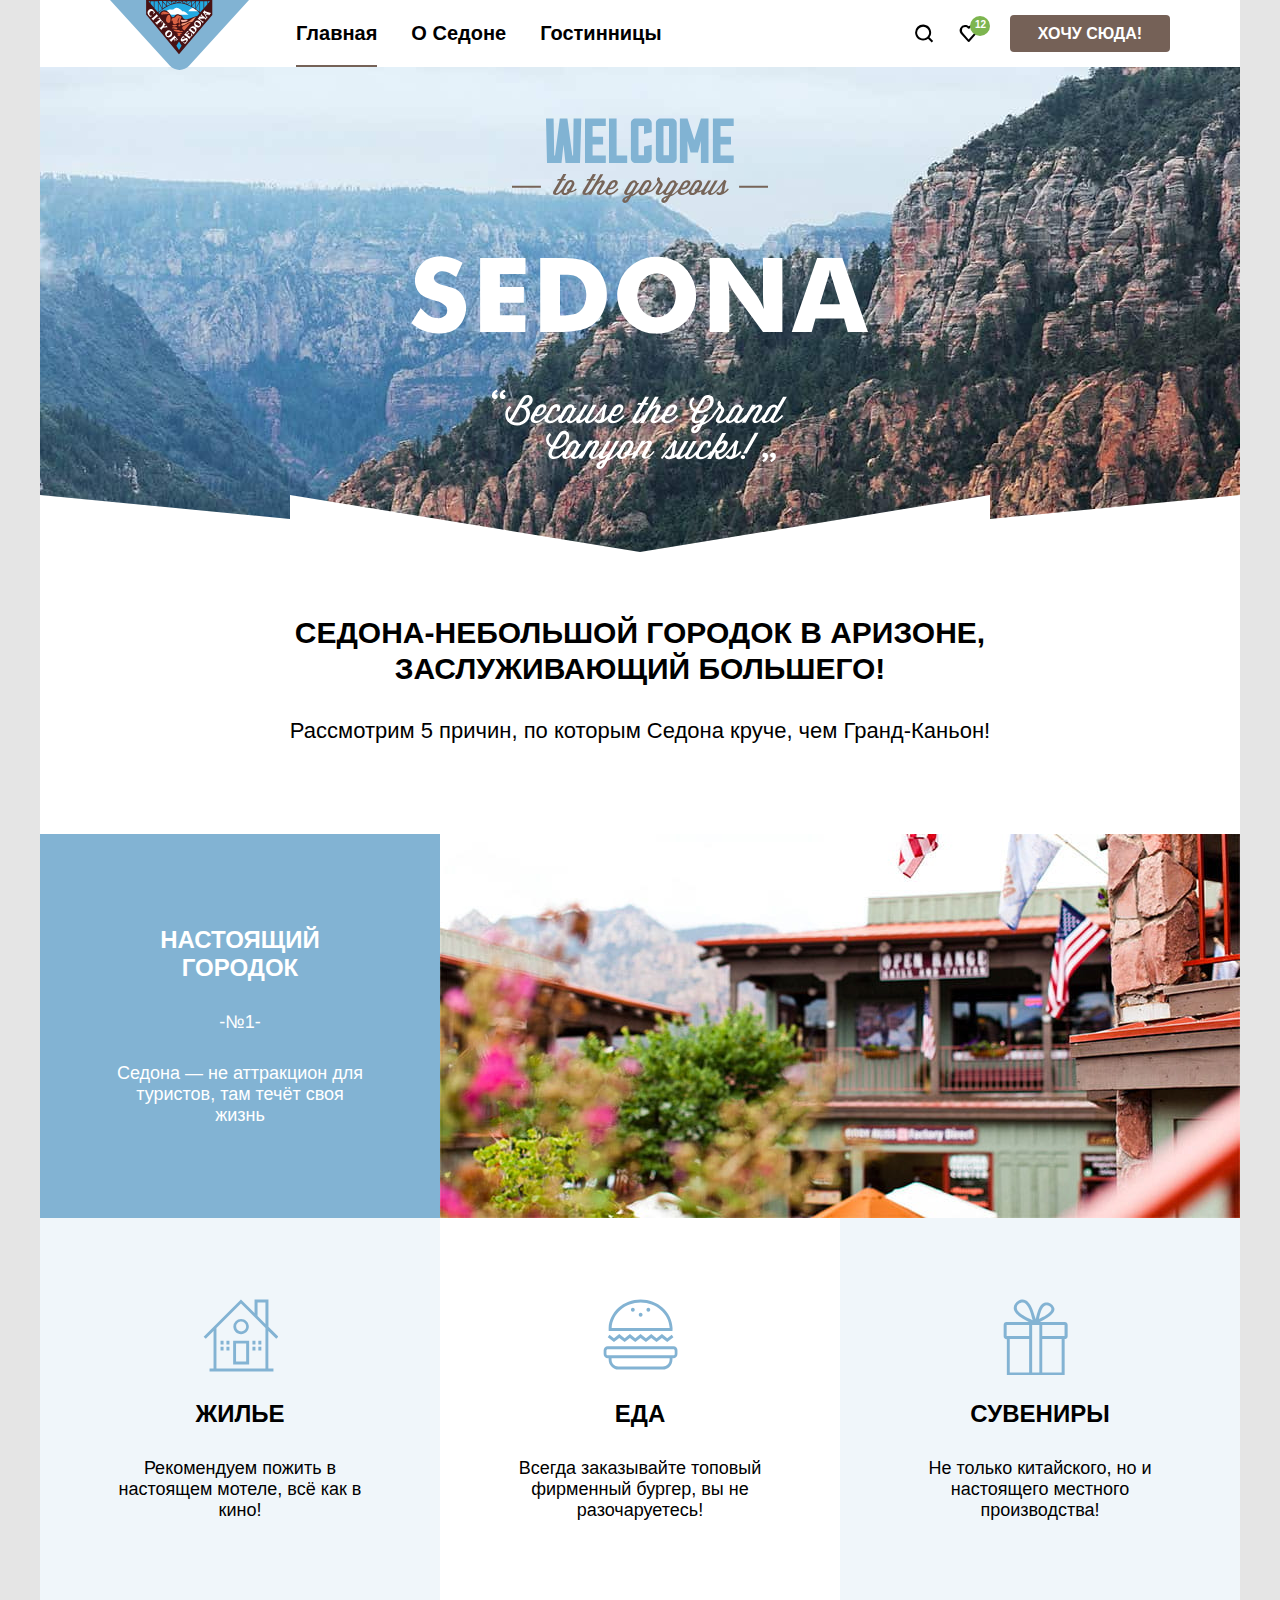
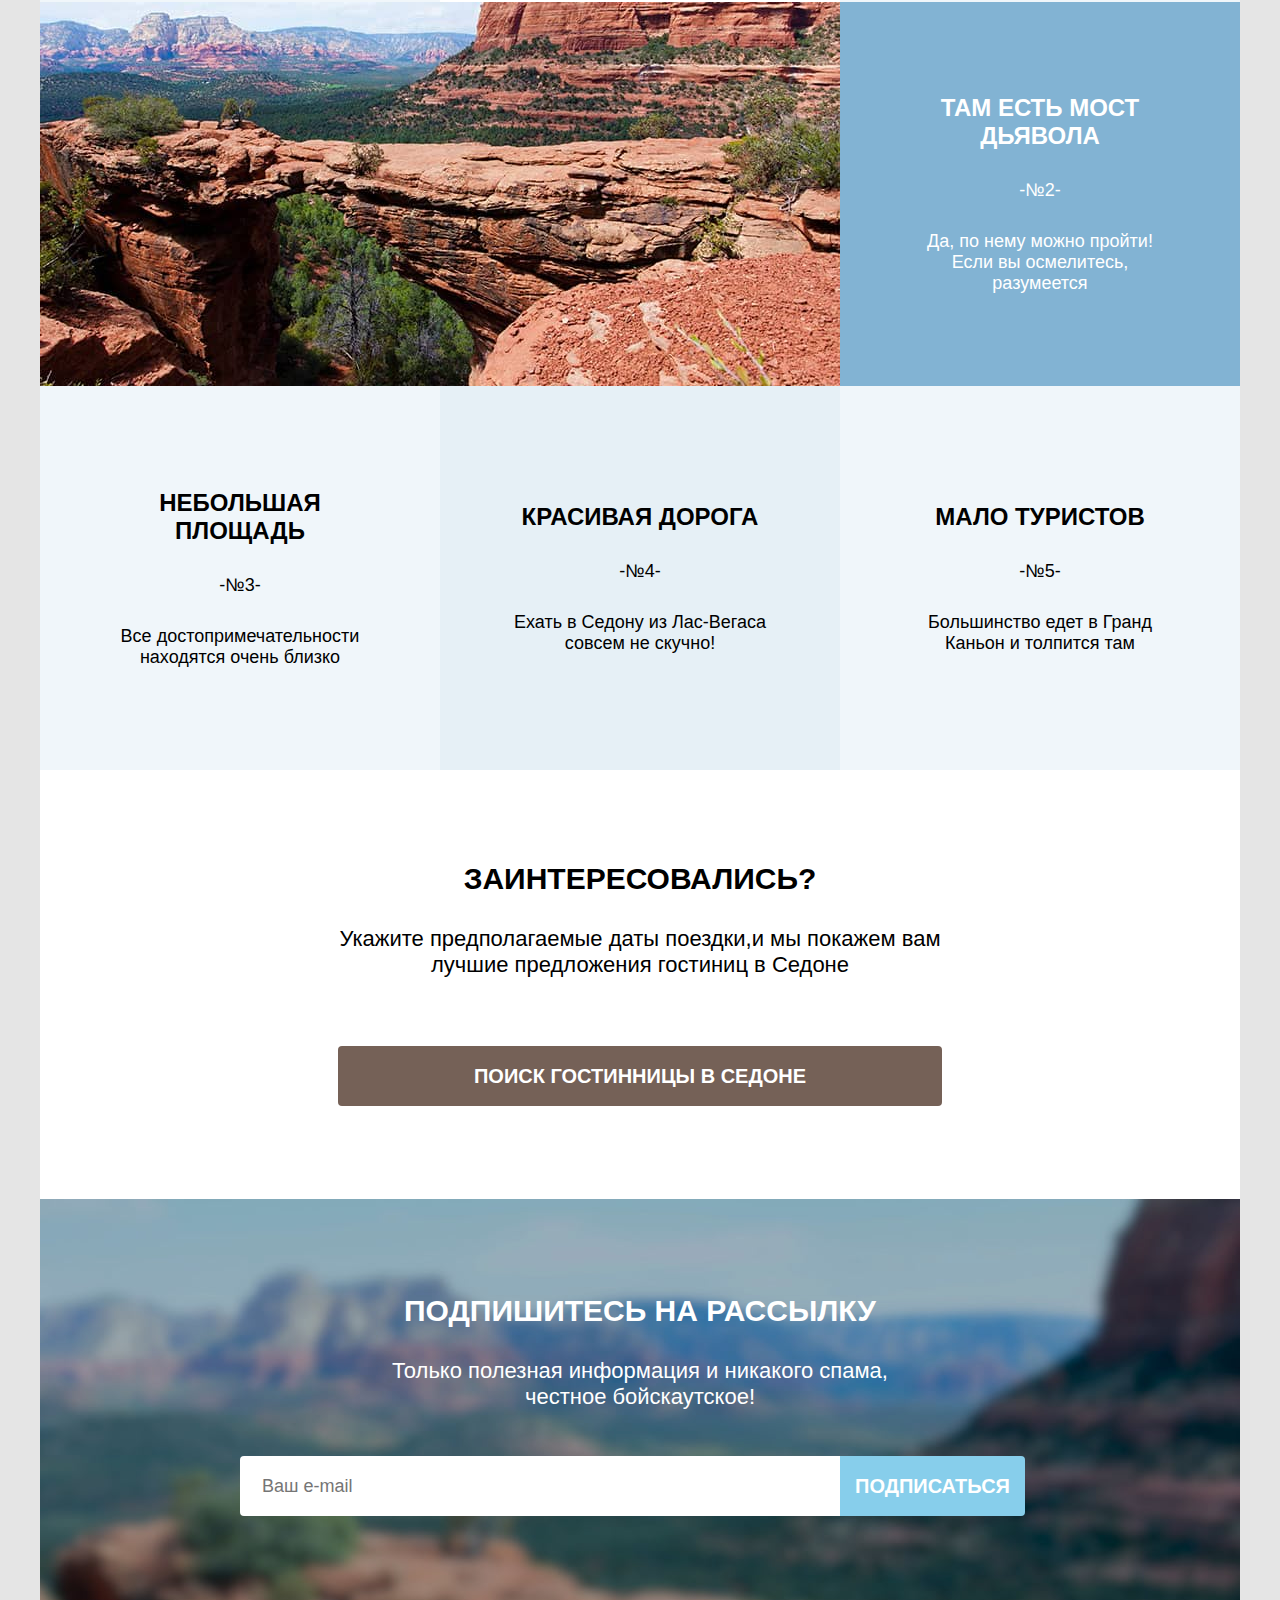
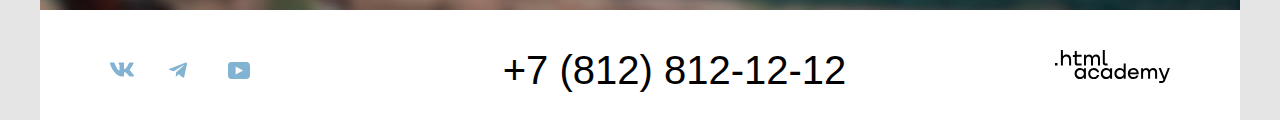
==== index.html @ 23f4a74d "подготовка к защите" ====
<!DOCTYPE html>
<html lang="ru">

<head>
  <meta charset="utf-8">
  <title>Седона</title>
  <link rel="stylesheet" href="./styles/styles.css">
</head>

<body>
  <div class="conteiner">
    <header class="page-header">
      <nav class="navigation">
        <a class="navigation-logo" href="#">
          <img class="navigation-logo-page-header" src="images-sedona/header/logo-sedona.svg" width="139" height="70"
            alt="Логотип Седона».">
        </a>
        <ul class="navigation-list">
          <li class="navigation-list-item underline">
            <a class="navigation-list-link" href="#">
              Главная
            </a>
          </li>
          <li class="navigation-list-item">
            <a class="navigation-list-link" href="sedona.html">
              О Седоне
            </a>
          </li>
          <li class="navigation-list-item">
            <a class="navigation-list-link" href="catalog.html">
              Гостинницы
            </a>
          </li>
        </ul>
        <ul class="navigation-use">
          <li class="navigation-use-item">
            <a class="navigation-use-icon search" href="#">
              <span class="visually-hidden">
                Поиск
              </span>
            </a>
          </li>
          <li class="navigation-use-item">
            <a class="navigation-use-icon favorite" href="#">
              <span class="circle">12</span>
              <span class="visually-hidden">
                Нравится
              </span>
            </a>
          </li>
          <li class="navigation-use-link">
            <a class="navigation-use-button brown-button" href="#content">
              Хочу сюда!
            </a>
          </li>
        </ul>
      </nav>
    </header>
    <main class="main-conteiner">
      <div class="main-logo">
        <img class="main-logo-welcome" src="images-sedona/index-images/welcome.svg" width="458" height="352"
          alt="Добро пожаловать в Седону!">
        <div class="conteiner-edge">
        </div>
      </div>
      <div class="main-box">
        <h1 class="main-title">
          Седона-небольшой городок в аризоне, заслуживающий большего!
        </h1>
        <p class="main-subtitle">
          Рассмотрим 5 причин, по которым Седона круче, чем Гранд-Каньон!
        </p>
      </div>
      <!--Преимущества седоны-->
      <section class="advantages">
        <h2 class="visually-hidden">
          Преимущества Седоны
        </h2>
        <div class="advantages-place town-bridge">
          <h3 class="advantages-place-heading">Настоящий городок</h3>
          <div class="advantages-place-number">-№1-</div>
          <p class="advantages-place-description">
            Седона — не аттракцион для туристов, там течёт своя жизнь
          </p>
        </div>
        <div class="advantages-pictures">
          <img class="advantages-pictures-city" src="images-sedona/index-images/advantages/city.jpg" width="800"
            height="384" alt="город">
        </div>
        <div class="advantages-comfort comfort-background">

          <span class="advantages-comfort-image home"></span>
          <h3 class="advantages-comfort-needs">Жилье</h3>
          <p class="advantages-comfort-neds-description">
            Рекомендуем пожить в настоящем мотеле, всё как в кино!
          </p>
        </div>

        <div class="advantages-comfort">

          <span class="advantages-comfort-image burger"></span>
          <h3 class="advantages-comfort-needs">Еда</h3>
          <p class="advantages-comfort-neds-description">
            Всегда заказывайте топовый фирменный бургер, вы не разочаруетесь!
          </p>
        </div>
        <div class="advantages-comfort comfort-background">
          <span class="advantages-comfort-image present"></span>
          <h3 class="advantages-comfort-needs">Сувениры</h3>
          <p class="advantages-comfort-neds-description">
            Не только китайского, но и настоящего местного производства!
          </p>
        </div>
        <div class="advantages-pictures">
          <img class="advantages-pictures-canyon" src="images-sedona/index-images/advantages/canyon.jpg" width="800"
            height="384" alt="Гранд каньон">
        </div>
        <div class="advantages-place town-bridge">
          <h3 class="advantages-place-heading">Там есть мост дьявола</h3>
          <div class="advantages-place-number">-№2-</div>
          <p class="advantages-place-description">
            Да, по нему можно пройти! Если вы осмелитесь, разумеется
          </p>
        </div>
        <div class="advantages-place comfort-background">
          <h3 class="advantages-place-heading">Небольшая площадь</h3>
          <div class="advantages-place-number">-№3-</div>
          <p class="advantages-place-description">Все достопримечательности находятся очень близко</p>
        </div>
        <div class="advantages-place place-background">
          <h3 class="advantages-place-heading">Красивая дорога</h3>
          <div class="advantages-place-number">-№4-</div>
          <p class="advantages-place-description">Ехать в Седону из Лас-Вегаса совсем не скучно!</p>
        </div>
        <div class="advantages-place comfort-background">
          <h3 class="advantages-place-heading">Мало туристов</h3>
          <div class="advantages-place-number">-№5-</div>
          <p class="advantages-place-description">Большинство едет в Гранд Каньон и толпится там</p>
        </div>
      </section>
      <!--Секция Заинтересовались-->
      <section class="interest">
        <h2 class="interest-heading">
          Заинтересовались?
        </h2>
        <p class="interest-text">
          Укажите предполагаемые даты поездки,и мы покажем вам лучшие предложения гостиниц в Седоне
        </p>
        <a class="interest-button-search-hotei-in-Sedona brown-button" href="catalog.html" id="content">
          Поиск гостинницы в Седоне
        </a>
      </section>
    </main>
    <footer class="footer">
      <section class="mailing index">
        <h2 class="mailing-header">
          Подпишитесь на рассылку
        </h2>
        <p class="mailing-info">
          Только полезная информация и никакого спама, честное бойскаутское!
        </p>
        <form class="mailing-form" action="https://echo.htmlacademy.ru/" method="post">
          <label for="mailing-email" aria-label="e-mail">

            <input class="mailing-field" placeholder="Ваш e-mail" type="email" name="sending-form" id="mailing-email"
              required>
          </label>
          <button class="mailing-button blu-button" type="submit">
            Подписаться
          </button>
        </form>
      </section>
      <nav class="navigation-footer">
        <ul class="footer-social-network">
          <li>
            <a class="footer-social-network-button" href="https://vk.com/htmlacademy.ru" title="Вконтакте">
              <svg class="footer-social-network-item vkontakte" aria-hidden="true" focusable="false" width="24"
                height="17" xmlns="http://www.w3.org/2000/svg">
                <path fill-rule="evenodd" clip-rule="evenodd"
                  d="M23.45 1.45c.17-.55 0-.95-.8-.95h-2.62c-.67 0-.98.35-1.14.73 0 0-1.34 3.2-3.23 5.27-.61.6-.89.8-1.22.8-.17 0-.42-.2-.42-.74V1.45c0-.66-.18-.95-.74-.95H9.15c-.42 0-.67.3-.67.6 0 .61.95.76 1.05 2.5v3.8c0 .84-.16.99-.5.99-.88 0-3.05-3.21-4.33-6.89-.25-.71-.5-1-1.17-1H.9c-.75 0-.9.35-.9.73 0 .68.89 4.07 4.14 8.55 2.18 3.06 5.23 4.72 8.01 4.72 1.67 0 1.88-.37 1.88-1v-2.32c0-.73.16-.88.69-.88.38 0 1.05.2 2.61 1.67 1.78 1.75 2.07 2.53 3.08 2.53h2.62c.75 0 1.13-.37.91-1.1-.24-.72-1.09-1.77-2.21-3.02-.62-.7-1.54-1.47-1.81-1.86-.4-.49-.28-.7 0-1.14 0 0 3.2-4.43 3.53-5.93Z" />
              </svg>
              <span class="visually-hidden">
                Вконтакте
              </span>
            </a>
          </li>
          <li>
            <a class="footer-social-network-button" href="https://t.me/htmlacademy.ru" title="Телеграм">
              <svg class="footer-social-network-item telegram" aria-hidden="true" focusable="false" width="24"
                height="17" xmlns="http://www.w3.org/2000/svg">
                <path fill-rule="evenodd" clip-rule="evenodd"
                  d="M16.79.6.84 6.75c-1.09.43-1.08 1.04-.2 1.31l4.1 1.28 9.47-5.98c.44-.27.85-.12.52.18l-7.68 6.92-.28 4.22c.41 0 .6-.19.83-.41l1.99-1.93 4.13 3.05c.77.42 1.31.2 1.5-.7l2.72-12.8C18.22.77 17.5.27 16.79.59Z" />
              </svg>
              <span class="visually-hidden">
                Телеграм
              </span>
            </a>
          </li>
          <li>
            <a class="footer-social-network-button" href="https://www.youtube.com/user/htmlacademy.ru" title="Ютуб">
              <svg class="footer-social-network-item youtube" aria-hidden="true" focusable="false" width="24"
                height="17" xmlns="http://www.w3.org/2000/svg">
                <path fill-rule="evenodd" clip-rule="evenodd"
                  d="M18.6 0H3.18C1.31 0 0 1.6 0 3.4v10.1C0 15.4 1.31 17 3.17 17h15.66c1.64 0 3.17-1.6 3.17-3.4V3.4C21.78 1.6 20.47 0 18.6 0ZM7.67 12.54V4.46L15 8.5l-7.33 4.04Z" />
              </svg>
              <span class="visually-hidden">
                Ютуб
              </span>
            </a>
          </li>
        </ul>
        <div class="footer-telephone">
          <a class="contacts-phone" href="tel:+78128121212">
            +7 (812) 812-12-12
          </a>
        </div>
        <a class="footer-logo" href="https://htmlacademy.ru">
          <svg class="footer-logo-academy" aria-hidden="true" focusable="false" width="115" height="33"
            xmlns="http://www.w3.org/2000/svg">
            <path fill-rule="evenodd" clip-rule="evenodd"
              d="M0 12.9v2.6h2.5v-2.6H0ZM11.6 4.5c-1.6 0-2.8.7-3.6 1.7h-.1V0h-2v15.5h2v-5.3c0-2.1 1.3-3.6 3.3-3.6 1.8 0 2.9 1.4 2.9 3.2v5.7h2V9.4c.1-3-1.8-4.9-4.5-4.9ZM26.6 4.8h-4.8V1.1h-2v3.8h-1.9v2h1.9v6c0 1.7 1 2.7 2.7 2.7h4.1v-2h-3.7c-.7 0-1.1-.4-1.1-1.1V6.8h4.8v-2ZM41.1 4.6c-1.6 0-2.9.8-3.5 2.1h-.1a3.7 3.7 0 0 0-3.4-2.1c-1.4 0-2.5.8-3.1 1.8h-.1V4.8H29v10.6h2V10c0-2 1-3.5 2.6-3.5 1.5 0 2.4 1 2.4 2.6v6.3h2V9.8c0-2.4 1.4-3.3 2.6-3.3 1.5 0 2.4 1 2.4 2.6v6.3h2V8.9c.1-2.5-1.4-4.3-3.9-4.3ZM47.8 12.7c0 1.7 1 2.7 2.8 2.7h2v-2h-1.7c-.7 0-1.1-.4-1.1-1.1V0h-2v12.7ZM28.9 19.7a4.9 4.9 0 0 0-3.9-1.8c-3.1 0-5.4 2.3-5.4 5.6s2.3 5.6 5.4 5.6c1.8 0 3-.8 3.8-1.9h.1v1.6h2V18.2h-2v1.5Zm-3.6 7.4a3.5 3.5 0 0 1-3.6-3.6c0-2 1.4-3.6 3.6-3.6s3.6 1.6 3.6 3.6c0 1.9-1.4 3.6-3.6 3.6ZM44.2 22c-.5-2.4-2.6-4.1-5.4-4.1a5.4 5.4 0 0 0-5.6 5.6c0 3.1 2.2 5.6 5.6 5.6 2.8 0 4.9-1.8 5.4-4.2h-2.1a3.4 3.4 0 0 1-3.3 2.3 3.5 3.5 0 0 1-3.6-3.6c0-2 1.4-3.6 3.6-3.6 1.6 0 2.8 1 3.3 2.2h2.1V22ZM55.1 19.7a4.9 4.9 0 0 0-3.9-1.8c-3.1 0-5.4 2.3-5.4 5.6s2.3 5.6 5.4 5.6c1.8 0 3-.8 3.8-1.9h.1v1.6h2V18.2h-2v1.5Zm-3.6 7.4a3.5 3.5 0 0 1-3.6-3.6c0-2 1.4-3.6 3.6-3.6s3.6 1.6 3.6 3.6c0 1.9-1.5 3.6-3.6 3.6ZM68.7 19.8a5 5 0 0 0-3.9-1.9c-3.1 0-5.4 2.3-5.4 5.6s2.2 5.6 5.4 5.6c1.7 0 3-.8 3.8-1.8h.1v1.5h2V13.4h-2v6.4Zm-3.6 7.3a3.5 3.5 0 0 1-3.6-3.6c0-2 1.4-3.6 3.6-3.6s3.6 1.6 3.6 3.6c-.1 2-1.5 3.6-3.6 3.6ZM78.3 17.9a5.4 5.4 0 0 0-5.5 5.6c0 3 2.1 5.6 5.5 5.6 2.5 0 4.5-1.3 5.2-3.6h-2.1c-.5 1-1.6 1.6-3 1.6-1.9 0-3.3-1.3-3.4-2.9h8.8c.2-3.6-2-6.3-5.5-6.3Zm0 1.9c1.7 0 3 1 3.3 2.6h-6.5a3.2 3.2 0 0 1 3.2-2.6ZM98.2 17.9a4 4 0 0 0-3.6 2h-.1c-.6-1.2-1.8-2-3.4-2-1.4 0-2.5.7-3.1 1.8v-1.5h-1.9v10.6h2v-5.4c0-2 1-3.4 2.6-3.5 1.5 0 2.4 1 2.4 2.6v6.3h2v-5.6c0-2.4 1.4-3.3 2.6-3.3 1.5 0 2.4 1 2.4 2.6v6.3h2v-6.5c.1-2.6-1.4-4.4-3.9-4.4ZM109.4 27l-3.6-8.9h-2.2l4.8 11.6c-.3.9-.7 1.2-1.7 1.2h-2.5v2h2.5c1.8 0 2.8-.8 3.5-2.6l4.7-12.2h-2.1l-3.4 8.9Z" />
          </svg>
        </a>
      </nav>
    </footer>
  </div> 
</body>

</html>
---- styles/styles.css ----
@font-face {
  font-family: "PT Sans";
  font-style: normal;
  font-weight: 400;
  src: url("fonts/ptsans-400.woff2") format("woff2");
  font-display: swap;
}

@font-face {
  font-family: "PT Sans";
  font-style: normal;
  font-weight: 700;
  src: url("fonts/ptsans-700.woff2") format("woff2");
  font-display: swap;
}

.html {
  height: 100%;
}

body {
  padding: 0;
  margin: 0;
  font-family: "PT Sans", sans-serif;
  font-weight: 400;
  font-size: 18px;
  line-height: 21px;
  color: #000000;
  height: 100%;
  min-height: 100%;
  background-color: #FFFFFF;
  text-align: center;
  background-color: #E5E5E5;
  padding-left: 40px;
  padding-right: 40px;
}

.conteiner {
  margin: 0 auto;
  width: 1200px;
  background-color: #ffffff;
  height: 100%;
  min-height: 100%;
  display: flex;
  flex-direction: column;
}

.visually-hidden {
  position: absolute;
  width: 1px;
  height: 1px;
  margin: -1px;
  padding: 0;
  border: 0;
  clip: rect(0 0 0 0);
  overflow: hidden;
}

.page-header {
  font-size: 20px;
  line-height: 26px;
  font-weight: 700;
}

.navigation {
  display: flex;
  width: 1060px;
  margin: 0 auto;
}

.navigation-logo {
  position: relative;
  display: block;
  width: 139px;
  margin-right: 47px;
}

.navigation-logo-page-header {
  position: absolute;
  left: 0;
  top: 0;
  z-index: 2;
}

.navigation-list {
  margin: 0;
  padding: 0 24px 0 0;
  display: flex;
  list-style-type: none;
}

.navigation-use {
  margin: 0;
  padding: 0;
  margin-left: auto;
  display: flex;
  list-style-type: none;
  align-items: center;
}

.navigation-list-item {
  margin-right: 34px;
}

.navigation-list-link {
  padding: 20px 0 19px 0;
  display: block;
  font-weight: 700;
  text-decoration: none;
  color: #000000;
  background-color: #ffffff;
  
}
.underline {
  position: relative;  
}
.underline::after {
  display: block;
  border-bottom: 2px solid #756257;
  content: "";
}
.navigation-use-item {
  
}

.navigation-use-icon {
  background-position: center;
  width: 20px;
  height: 18px;
  display: block;
  padding: 24px 12px;
}


.search {
  background-image: url("../images-sedona/header/search.svg");
  width: 20px;
  height: 18px;
  background-repeat: no-repeat;
}

.favorite {
  background-image: url("../images-sedona/header/favorite.svg");
  width: 20px;
  height: 17px;
  background-repeat: no-repeat;
  position: relative;
  margin-right: 20px;
}
.favorite::before {
  color:#ffffff;
  background-color: #7DB54F;
  width: 20px;
height: 20px;
left: 24px;
top: 15px;
border-radius: 10px;
position: absolute;
text-align: center;
box-sizing: border-box;
padding-top: 3px;
content: "";

}
.circle {
  font:inherit;
  font-size: 10px;
  line-height: 13px;
  text-decoration: none;
  color:#FFFFFF;
  position: absolute;
  left: 29px;
  top: 17px;
}
.navigation-use-button {
  font-size: 16px;
  line-height: 20px;
  font-weight: 700;
  color: #FFFFFF;
  background-color: #756157;
  text-decoration: none;
  text-transform: uppercase;
  padding: 9px 15px 8px;
  border-radius: 4px;
  min-width: 160px;
  display: block;
  box-sizing: border-box;
}

.main-conteiner {
  flex-grow: 1;
}
.main-logo {
  background-image: url("../images-sedona/index-images/index-background.jpg");
  background-size: 1200px auto;
  height: 485px;
  background-repeat: no-repeat;
  background-color: #87CEEB;
  position: relative;
}

.main-logo-welcome {
  padding: 51px 0 83px 0;

}

.conteiner-edge {
  background-image: url("../images-sedona/index-images/under-edge.svg");
  height: 57px;
  background-repeat: no-repeat;
  position: absolute;
  width: 1200px;
  bottom: 0;
}

.main-box {
  padding: 63px 0 90px;
}

.main-title {
  font-size: 30px;
  line-height: 36px;
  font-weight: 700;
  text-transform: uppercase;
  width: 750px;
  height: 72px;
  margin: 0 auto 31px;
}

.main-subtitle {
  font-size: 22px;
  line-height: 26px;
  margin: 0 auto;
  width: 750px;
}

.advantages {
  justify-content: space-between;
  display: flex;
  flex-wrap: wrap;
}

.advantages-pictures-city {
  display: block;
}

.advantages-pictures-canyon {
  display: block;
}

.advantages-place-number {
  margin-bottom: 30px;
}

.advantages-place-description {
  margin: 0;
}

.advantages-place-heading {
  font-size: 24px;
  line-height: 28px;
  font-weight: 700;
  text-transform: uppercase;
  margin: 0;
  margin-bottom: 30px;
}

.advantages-comfort-needs {
  font-size: 24px;
  line-height: 28px;
  font-weight: 700;
  text-transform: uppercase;
  margin: 0;
  margin-bottom: 30px;
}

.advantages-comfort-neds-description {
  margin: 0;
}

.advantages-comfort {
  width: 400px;
  min-height: 384px;
  display: flex;
  justify-content: center;
  flex-direction: column;
  align-items: center;
  box-sizing: border-box;
  padding: 0 70px;
}

.advantages-place {
  width: 400px;
  min-height: 384px;
  display: flex;
  flex-direction: column;
  align-items: center;
  box-sizing: border-box;
  justify-content: center;
  padding: 0 60px;
}

.town-bridge {
  color: #ffffff;
  background-color: #82B3D3;
  padding: 0 75px;
}

.advantages-comfort-image {
  width: 75px;
  height: 76px;
  background-repeat: no-repeat;
  display: block;
  margin-left: auto;
  margin-right: auto;
  margin-bottom: 25px;
}

.home {
  background-image: url("../images-sedona/index-images/advantages/home.svg");
}

.burger {
  background-image: url("../images-sedona/index-images/advantages/food.svg");
}

.present {
  background-image: url("../images-sedona/index-images/advantages/present.svg");
}

.comfort-background {
  background: rgba(131, 179, 211, 0.12);
}

.place-background {
  background: rgba(131, 179, 211, 0.2);
}

.interest {
  display: block;
  padding: 91px 0 93px;
}

.interest-heading {
  text-transform: uppercase;
  font-weight: 700;
  font-size: 30px;
  line-height: 36px;
  width: 400px;
  margin: 0 auto 29px;
}

.interest-text {
  font-size: 22px;
  line-height: 26px;
  width: 650px;
  margin: 0 auto 68px;
}

.interest-button-search-hotei-in-Sedona {
  font-size: 20px;
  line-height: 36px;
  font-weight: 700;
  color: #FFFFFF;
  background-color: #756157;
  text-decoration: none;
  text-transform: uppercase;
  border: #756157;
  padding: 12px 15px;
  display: block;
  width: 574px;
  margin: auto;
  border-radius: 4px;
}

.mailing {
  height: 411px;
  display: block;
  padding: 94px 0 20px 0;
  margin: 0 auto;
  box-sizing: border-box;
}

.index {
  background-image: url("../images-sedona/index-images/background-mailing.jpg");
  background-size: 100% auto;
  background-repeat: no-repeat;
  background-color: #87CEEB;
  color: #ffffff;
  text-align: center;
}

.mailing-header {
  font-weight: 700;
  font-size: 30px;
  line-height: 36px;
  text-transform: uppercase;
  text-align: center;
  width: 500px;
  margin: 0 auto 29px;
}

.mailing-info {
  font-size: 22px;
  line-height: 26px;
  text-align: center;
  width: 500px;
  margin: 0 auto 46px;
}

.mailing-form {
  margin: 0 auto;
  display: flex;
  width: 800px;
}

.mailing-field {
  padding: 20px 100px 19px 22px;
  border-radius: 4px 0 0 4px;
  border: none;
  font:inherit;
  width: 600px;
  box-sizing: border-box;
  
}
.mailing-catalog {
  background-color: #F2F2F2;
}
.mailing-button {
  font-size: 20px;
  line-height: 36px;
  font-weight: 700;
  color: #FFFFFF;
  background-color: #87CEEB;
  text-decoration: none;
  text-transform: uppercase;
  border: 0;
  padding: 12px 15px;
  border-radius: 0 4px 4px 0;
}

.footer-social-network {
  display: flex;
  padding: 0;
  width: 142px;
  justify-content: space-between;
  list-style: none;
  margin: 0 42px 0 0;
  align-items: center;
}


.footer-social-network-button {
  width: 24px;
  height: 17px;
  display: block;
}

.contacts-phone {
  font-size: 40px;
  line-height: 40px;
  text-decoration: none;
  color: #000000;
}

.footer-logo {
  display: block;
}

.footer-logo-academy {
  display: block;

}

.footer-social-network-item {
  display: block;
  fill: #83B3D3;
}

.navigation-footer {
  display: flex;
  justify-content: space-between;
  padding: 40px 70px 30px;
}


/*catalog*/
.filter-content-conteiner {
  background-image: url("../images-sedona/catalog-images/filter-backround.jpg");
  background-color: #82B3D3;
  background-repeat: no-repeat;
  margin-bottom: 50px;
  grid-template-columns: 183px 183px 288px 160px;
  padding: 35px 70px 51px;
}


.main-inner-header {
  font-weight: 700;
  font-size: 60px;
  line-height: 78px;
  color: #ffffff;
  grid-column: 1 / -1;
  margin: 0 0 10px 0;
  padding: 0;
  text-align: start;
}

.breadcrumbs {
  display: flex;
  margin-right: auto;
  list-style-type: none;
  margin-bottom: 40px;
  padding: 0;
}
.breadcrumbs-item:not(:last-child) {
  margin-right: 10px;
}
.breadcrumbs-home {
  fill: #FFFFFF;
}

.breadcrumbs-link {
  font-size: 16px;
  line-height: 21px;
  color: #ffffff;
  text-decoration: none;
}
/*ДВА ФИЛЬТРА*/
.infrastructure {
  display: flex;
}

.infrastructure-filter-group {
  border: none;
  margin: 0;
  padding: 0;
}

.infrastructure-form {
  display: flex;
  margin: 0;
  padding: 0;
}

.checkbox-filter {
  margin-right: 70px;
}

.radio-filter {
  margin-right: 175px;
}

.infrastructure-filter {
  list-style-type: none;
  margin: 0;
  padding: 0;
  text-align: start;
}

.infrastructure-filter-title {
  font-weight: 700;
  font-size: 20px;
  line-height: 26px;
  color: #ffffff;
  margin: 0 0 30px 0;
  padding: 0;
  min-width: 150px;
  text-align: start;
}

.infrastructure-filter-item {
  margin-bottom: 15px;
}

.infrastructure-filter-control {
  color: #ffffff;
  position: relative;
  display: block;
  padding-left: 39px;
}

.control-mark {
  position: absolute;
  width: 20px;
  height: 20px;
  left: 0;
  top: 1px;
  background-color: #FFFFFF;
  border-radius: 4px;
}
.infrastructure-filter-control-input[type="radio"] +.control-mark {
  border-radius: 50%;
}
.infrastructure-filter-control-input[type="checkbox"]:checked + .control-mark::before {
  background-image: url(../images-sedona/catalog-images/filter.svg);
    background-repeat: no-repeat;
    width: 10px;
    height: 12px;
    background-position: center;
    position: absolute;
    content: "";
    padding: 5px;
}
.infrastructure-filter-control-input[type="radio"]:checked + .control-mark::before {
  position: absolute;
  top: 5px;
  left: 5px;
  width: 10px;
  height: 10px;
  background-color: #3F5E72;
  border-radius: 50%;
  content: "";
}
.infrastructure-filter-control:hover .control-mark {
  background-color: rgba(255, 255, 255, 0.6) ;
}
.infrastructure-filter-control:focus .control-mark {
  background-color: rgba(255, 255, 255, 0.6) ;
}
.infrastructure-filter-control:active .control-mark {
  background-color: rgba(255, 255, 255, 0.3) ; 
}

.infrastructure-filter-control:checked:focus + .control-mark {
  outline: 3px #83B3D3;
  background-color: #FFFFFF;
}
.prise-filter {
  margin-right: 70px;
  border: none;
  padding: 0;
}

.prise-title {
  color: #ffffff;
  font-weight: 700;
  font-size: 20px;
  line-height: 26px;
  margin: 0 0 34px 0;
  text-align: start;
}
.range-window {
  display: flex;
  margin-bottom: 20px;
  position: relative;
}
.range-label {
color:#FFFFFF;
opacity: 0.3;
z-index: 2;
padding: 15px 0 15px;
right: 17px;
position:absolute;
}
.left-label {
margin-right: 144px;
}
.left-input {
border-radius: 4px 0 0 4px;
width: 143px;
}
.right-input {
border-radius: 0 4px 4px 0;
left: -2px;
position: relative;
width: 145px;
}
.range-input {
font:inherit;
color: #ffffff;
background-color: transparent;
border: none;
padding: 14px 0 14px 14px;
border: 2px solid #ffffff;
box-sizing: border-box;
}
.scale {
  position: absolute;
  opacity: 0.3;
  z-index: 2;
  padding: 15px 0 15px;
  right: 48px;
  
}
.scale-from {
  
  padding-right: 144px;
}
.range-line {
  position: relative;
  height: 4px;
width: 288px;
background-color: #ffffff;
left: 0;
top: 12px
}

.range-button {
  border: none;
  width: 20px;
  height: 20px;
  border-radius: 5px;
  position: absolute;
  display: block;
}
.range-button-first {

}
.range-button-second {
  right: 90px;
  top: -8px;
  right: 52px;
  position: absolute;
}
.field {
  color: #ffffff;
  background-color: #82B3D3;
}
.buttons {
  align-self: end;
}

.button-filters-apply {
  font-weight: 700;
  font-size: 16px;
  text-transform: uppercase;
  line-height: 20px;
  color: #ffffff;
  background-color: #82B3D3;
  padding: 14px 15px;
  border-radius: 4px;
  border: none;
  margin-bottom: 20px;
}

.button-filters-reset {
  font-size: 16px;
  line-height: 20px;
  color: #ffffff;
  background-color: inherit;
  border: 0;
  margin: 0;
  padding: 2px 4px;
}

.hotels-found {
  display: flex;
  padding: 0 72px;
}

.main-header-quantity {
  text-transform: uppercase;
  font-weight: 700;
  font-size: 30px;
  line-height: 36px;
  align-self: start;
  margin: 0 191px 0 0;
}
.select-control-hotels {
 margin-right: 78px;
 border-radius: 4px;
 min-width: 290px;
}
select{
  -moz-appearance: none;
  -webkit-appearance: none;
  appearance: none;
  font:inherit;
  appearance: none;
  color: #333333;
  border: 2px solid #E5E5E5;
  border-radius: 4px;
  appearance: none;
  padding: 0 14px;
  background-position: right 20px center;
  background-repeat: no-repeat;
  background-image: url(../images-sedona/catalog-images/select.svg);
}

.button-icon-conteiner {
  margin-left: auto;
}

.button-icon {
  border: solid;
  padding: 14px 12px;
  border-width: 2px;
  border-radius: 4px;
  background-position: center;
  color: #E5E5E5;
}
.button-icon:not(:last-child) {
  margin-right: 8px;
}
.card {
  background-image: url("../images-sedona/catalog-images/icon-table.svg");
  width: 16px;
  height: 14px;
  background-repeat: no-repeat;

}

.sly {
  background-image: url("../images-sedona/catalog-images/icon-slideshow.svg");
  width: 16px;
  height: 14px;
  background-repeat: no-repeat;
}

.list {
  background-image: url("../images-sedona/catalog-images/icon-list.svg");
  width: 16px;
  height: 14px;
  background-repeat: no-repeat;
}

.hotel-results {
  justify-content: space-between;
  display: flex;
  flex-wrap: wrap;
  padding: 0 72px 0;
  list-style-type: none;
  margin: 0;
}

.hotel {
  padding: 20px;
  justify-content: space-between;
  display: grid;
  grid-template-columns: 140px 140px;
  gap: 16px 20px;
  flex-wrap: wrap;
  width: 340px;
  box-sizing: border-box;
}

.hotel-name {
  font-weight: 700;
  font-size: 24px;
  line-height: 28px;
  margin: 0;
  width: 300px;
  text-align: start;
  grid-column: 1/2;
}

.hotel-appellation {
  min-width: 140px;
  text-align: start;
  grid-column: 1/1;

}

.hotel-prise {
  min-width: 140px;
  text-align: start;
}

.hotel-button-detailed {
  font-weight: 700;
  font-size: 16px;
  line-height: 20px;
  text-transform: uppercase;
  text-decoration: none;
  color: #ffffff;
  background-color: #756157;
  padding: 9px 15px 8px;
  min-width: 110px;
  border: 0;
  border-radius: 4px;
}

.hotel-button-to-like {
  font-weight: 700;
  font-size: 16px;
  line-height: 20px;
  text-transform: uppercase;
  text-decoration: none;
  color: #ffffff;
  background-color: #82B3D3;
  padding: 9px 11px 8px;
  border: 0;
  border-radius: 4px;
}

.hotel-button-in-like {
  font-weight: 700;
  font-size: 16px;
  line-height: 20px;
  text-transform: uppercase;
  text-decoration: none;
  color: #ffffff;
  background-color: #7DB54F;
  padding: 9px 10px 8px;
  border: 0;
  border-radius: 4px;
}

.hotel-raiting {
  min-width: 140px;
  text-align: start;
  display: flex;
}

.hotel-star {
  background-image: url("../images-sedona/catalog-images/star.svg");
  width: 18px;
  height: 17px;
  background-repeat: no-repeat;
  text-align: start;
  margin-right: 6px;
  display: block;

}

.hotel-rate {
  font-size: 16px;
  line-height: 20px;
  min-width: 140px;
  text-align: start;
}

.pagination-box {
  display: flex;
  padding: 0 71px 0 73px;
  justify-content: space-between;
}

.pagination {
  display: flex;
  list-style-type: none;
  padding: 0;
  margin: 0 240px 0 0;
}

.pagination-item:not(:last-child) {
  margin-right: 8px;
}

.pagination-link {
  font-weight: 700;
  font-size: 20px;
  line-height: 36px;
  text-decoration: none;
  color: #ffffff;
  width: 60px;
  height: 60px;
  background-color: #82B3D3;
  box-sizing: border-box;
  display: block;
  border-radius: 4px;
  padding:12px 20px;
}

.grey-button {
  background-color: #F2F2F2;
  color: #000000;
  border-radius: 4px;
}

.hotel-in-page {
  margin: 0;
  text-align: start;
  margin-right: 51px;
  padding: 20px 0 17px 0;
}

.select-control-hotel-list {
  width: 160px;
  height: 49px;
}

.pagination-link-button {
  font-weight: 700;
  font-size: 20px;
  line-height: 36px;
  text-decoration: none;
  background-color: #82B3D3;
  color: #000000;
}

.pagination-item {
  border: 12px 24px;
}

.hotel-mountains-star {
  margin: 0 auto;
  display: block;
}

/*состояния*/
.button-icon:hover {
  color: #000000;
}

.button-icon:focus {
  color: #82B3D3;
}

.button-icon:active {
  color: #000000;
}

/*коричневые кнопки*/
.brown-button:hover {
  background-color: #615048;
}

.brown-button:focus {
  background-color: #615048;
}

.brown-button:active {
  background-color: #756157;
  color: hsla(0, 0%, 100%, 0.3);

}

.brown-button:disabled {
  background-color: #E5E5E5;
}

/*голубые кнопки*/
.blu-button:hover {
  background-color: #68A2CA;
}

.blu-button:focus {
  background-color: #68A2CA;
}

.blu-button:active {
  background-color: #82B3D3;
  color: hsla(0, 0%, 100%, 0.3);
}

.blu-button:disabled {
  background-color: #E5E5E5;
}

/*зеленая кнопка*/
.hotel-button-in-like:hover {
  background-color: #6C9E42;
}

.hotel-button-in-like:focus {
  background-color: #6C9E42;
}

.hotel-button-in-like:active {
  background-color: #7DB54F;
}

.hotel-button-in-like:disabled {
  background-color: #E5E5E5;
  color: hsla(0, 0%, 100%, 0.3);
}

/*телефон*/
.contacts-phone:hover {
  color: #756157;
}

.contacts-phone:focus {
  color: #756157;
}

.contacts-phone:active {
  color: rgba(117, 97, 87, 0.3);
}

/*Гостинницы*/
.breadcrumbs-link:hover {
  color: hsla(0, 0%, 100%, 0.6);
}

.breadcrumbs-link:focus {
  color: #ffffff;
}

.breadcrumbs-link:active {
  color: hsla(0, 0%, 100%, 0.3);
}

/*логотип академии*/
.footer-logo-academy:hover {
  fill: #756157;
}

.footer-logo-academy:focus {
  fill: #756157;
}

.footer-logo-academy:active {
  fill: rgba(117, 97, 87, 0.3);
}

/*иконки социальных сетей*/
.footer-social-network-item:hover {
  fill: #68A2CA;
}

.footer-social-network-item:focus {
  fill: #68A2CA;
}

.footer-social-network-item:active {
  fill: rgba(104, 162, 202, 0.3);
}
/*фильтр range*/
.range-input:focus {
  box-shadow: 0 0 0 3px #81b3d2, inset 0 0 0 3px #81b3d2;
}
.range-input:hover {
  border: 2px solid #999999;
}
.range-input:active {
background-color: #756257;
}
/*селекты*/
select:hover {
border-color: #83B3D3;
}
select:focus {
  border-color: #83B3D3;
}
select:active {
  border-color:#3F5E72;

}
select:disabled {
border-color: rgba(0, 0, 0, 0.3);
color: rgba(0, 0, 0, 0.3);
color: rgba(0, 0, 0, 0.3);
background-image:url("../images-sedona/catalog-images/select-grey.svg");
}
/*хлебные крошки*/
.breadcrumbs-home:hover {
  fill: rgba(255, 255, 255, 0.6);
}
.breadcrumbs-home:focus {
  fill: #FFFFFF;
}
.breadcrumbs-home:active {
  fill: rgba(255, 255, 255, 0.3);
}
/*кнопка сбросить*/
.button-filters-reset:hover {
  color: rgba(255, 255, 255, 0.6);
}
.button-filters-reset:focus {
border-radius: 2px;
border-color:#83B3D3;
}
.button-filters-reset:active {
  color: rgba(255, 255, 255, 0.3);
}
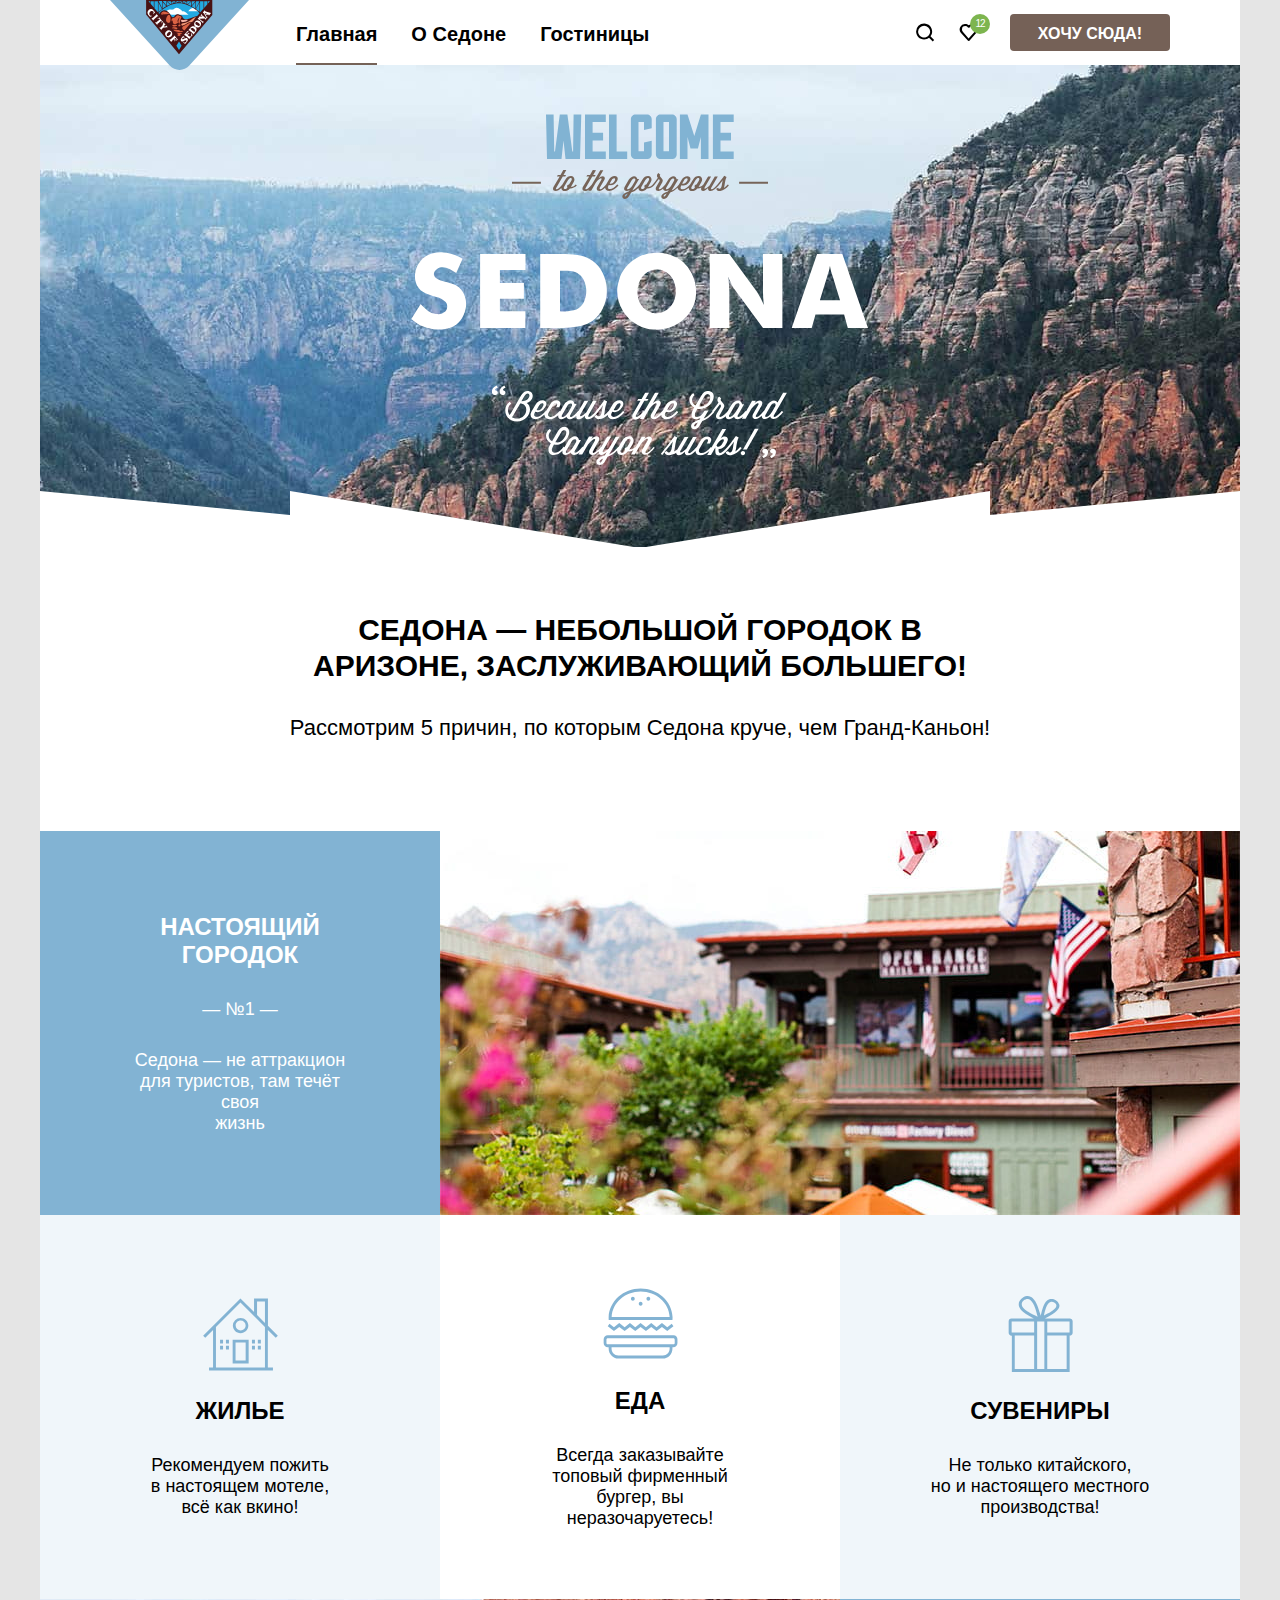
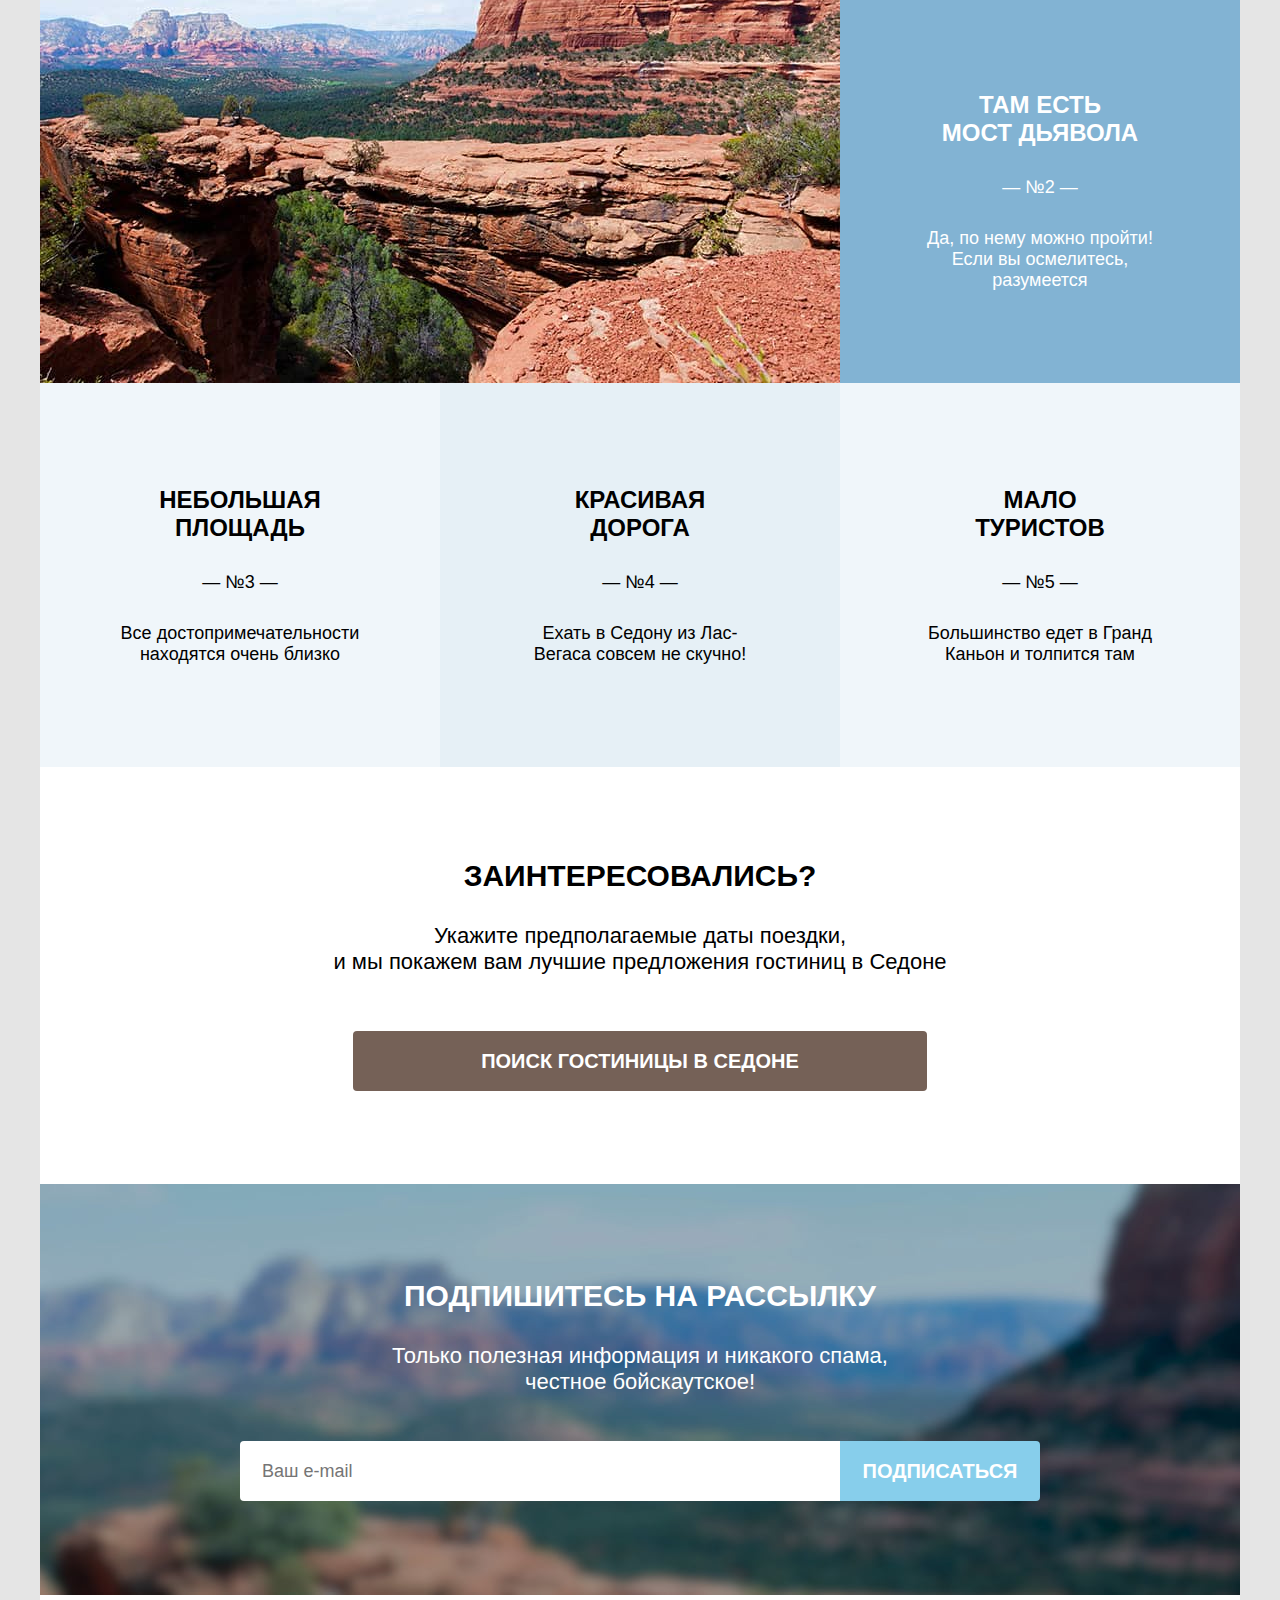
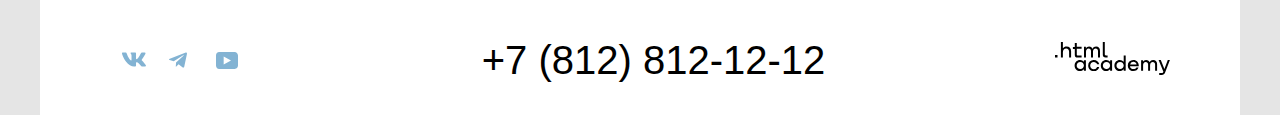
==== commit c72fe0ab: "Merge pull request #10 from Eksmnva/master" ====
--- a/index.html
+++ b/index.html
@@ -1,220 +1,156 @@
 <!DOCTYPE html>
 <html lang="ru">
-
 <head>
   <meta charset="utf-8">
   <title>Седона</title>
   <link rel="stylesheet" href="./styles/styles.css">
+  <link rel="icon" href="favicon.ico">
+  <link rel="icon" type="image/png" sizes="32x32" href="images-sedona/favicon.png">
 </head>
-
 <body>
-  <div class="conteiner">
+  <div class="page-conteiner page-conteiner-flex">
     <header class="page-header">
       <nav class="navigation">
         <a class="navigation-logo" href="#">
-          <img class="navigation-logo-page-header" src="images-sedona/header/logo-sedona.svg" width="139" height="70"
-            alt="Логотип Седона».">
+          <img class="navigation-logo-page-header" src="images-sedona/header/logo-sedona.svg" width="139" height="70" alt="Логотип Седона.">
         </a>
         <ul class="navigation-list">
           <li class="navigation-list-item underline">
-            <a class="navigation-list-link" href="#">
-              Главная
-            </a>
+            <a class="navigation-list-link" href="#" title="Переход на главную страницу.">Главная</a>
           </li>
           <li class="navigation-list-item">
-            <a class="navigation-list-link" href="sedona.html">
-              О Седоне
-            </a>
+            <a class="navigation-list-link" href="sedona.html" title="Информация о Седоне.">О Седоне</a>
           </li>
           <li class="navigation-list-item">
-            <a class="navigation-list-link" href="catalog.html">
-              Гостинницы
-            </a>
+            <a class="navigation-list-link" href="catalog.html" title="Поиск гостиниц в Седоне.">Гостиницы</a>
           </li>
         </ul>
         <ul class="navigation-use">
           <li class="navigation-use-item">
             <a class="navigation-use-icon search" href="#">
-              <span class="visually-hidden">
-                Поиск
-              </span>
+              <span class="visually-hidden">Поиск</span>
             </a>
           </li>
           <li class="navigation-use-item">
             <a class="navigation-use-icon favorite" href="#">
-              <span class="circle">12</span>
-              <span class="visually-hidden">
-                Нравится
-              </span>
+              <span class="visually-hidden">Нравится</span>
             </a>
           </li>
           <li class="navigation-use-link">
-            <a class="navigation-use-button brown-button" href="#content">
-              Хочу сюда!
-            </a>
+            <a class="navigation-use-button brown-button" href="catalog.html" title="Поиск гостиниц в Седоне.">Хочу сюда!</a>
           </li>
         </ul>
       </nav>
     </header>
     <main class="main-conteiner">
       <div class="main-logo">
-        <img class="main-logo-welcome" src="images-sedona/index-images/welcome.svg" width="458" height="352"
-          alt="Добро пожаловать в Седону!">
+        <img class="main-logo-welcome" src="images-sedona/index-images/welcome.svg" width="458" height="352" alt="Добро пожаловать в Седону!">
         <div class="conteiner-edge">
         </div>
       </div>
       <div class="main-box">
-        <h1 class="main-title">
-          Седона-небольшой городок в аризоне, заслуживающий большего!
-        </h1>
-        <p class="main-subtitle">
-          Рассмотрим 5 причин, по которым Седона круче, чем Гранд-Каньон!
-        </p>
+        <h1 class="main-title">Седона — небольшой городок в Аризоне, заслуживающий большего!</h1>
+        <p class="main-subtitle">Рассмотрим 5 причин, по которым Седона круче, чем Гранд-Каньон!</p>
       </div>
       <!--Преимущества седоны-->
       <section class="advantages">
-        <h2 class="visually-hidden">
-          Преимущества Седоны
-        </h2>
+        <h2 class="visually-hidden">Преимущества Седоны</h2>
         <div class="advantages-place town-bridge">
           <h3 class="advantages-place-heading">Настоящий городок</h3>
-          <div class="advantages-place-number">-№1-</div>
-          <p class="advantages-place-description">
-            Седона — не аттракцион для туристов, там течёт своя жизнь
-          </p>
+          <div class="advantages-place-number">— №1 —</div>
+          <p class="advantages-place-description">Седона — не аттракцион для туристов, там течёт своя <br> жизнь</p>
         </div>
         <div class="advantages-pictures">
-          <img class="advantages-pictures-city" src="images-sedona/index-images/advantages/city.jpg" width="800"
-            height="384" alt="город">
+          <img class="advantages-pictures-city" src="images-sedona/index-images/advantages/city.jpg" width="800" height="384" alt="город">
         </div>
         <div class="advantages-comfort comfort-background">
-
           <span class="advantages-comfort-image home"></span>
           <h3 class="advantages-comfort-needs">Жилье</h3>
-          <p class="advantages-comfort-neds-description">
-            Рекомендуем пожить в настоящем мотеле, всё как в кино!
-          </p>
-        </div>
-
+          <p class="advantages-comfort-neds-description">Рекомендуем пожить <br> в настоящем мотеле, <br> всё как вкино!</p>
+        </div>
         <div class="advantages-comfort">
-
           <span class="advantages-comfort-image burger"></span>
           <h3 class="advantages-comfort-needs">Еда</h3>
-          <p class="advantages-comfort-neds-description">
-            Всегда заказывайте топовый фирменный бургер, вы не разочаруетесь!
-          </p>
+          <p class="advantages-comfort-neds-description">Всегда заказывайте <br> топовый фирменный бургер, вы неразочаруетесь!</p>
         </div>
         <div class="advantages-comfort comfort-background">
           <span class="advantages-comfort-image present"></span>
           <h3 class="advantages-comfort-needs">Сувениры</h3>
-          <p class="advantages-comfort-neds-description">
-            Не только китайского, но и настоящего местного производства!
-          </p>
+          <p class="advantages-comfort-neds-description">Не только китайского, <br> но и настоящего местного производства!</p>
         </div>
         <div class="advantages-pictures">
-          <img class="advantages-pictures-canyon" src="images-sedona/index-images/advantages/canyon.jpg" width="800"
-            height="384" alt="Гранд каньон">
+          <img class="advantages-pictures-canyon" src="images-sedona/index-images/advantages/canyon.jpg" width="800" height="384" alt="Гранд каньон">
         </div>
         <div class="advantages-place town-bridge">
-          <h3 class="advantages-place-heading">Там есть мост дьявола</h3>
-          <div class="advantages-place-number">-№2-</div>
-          <p class="advantages-place-description">
-            Да, по нему можно пройти! Если вы осмелитесь, разумеется
-          </p>
+          <h3 class="advantages-place-heading">Там есть <br> мост дьявола</h3>
+          <div class="advantages-place-number">— №2 —</div>
+          <p class="advantages-place-description">Да, по нему можно пройти! Если вы осмелитесь, разумеется</p>
         </div>
         <div class="advantages-place comfort-background">
-          <h3 class="advantages-place-heading">Небольшая площадь</h3>
-          <div class="advantages-place-number">-№3-</div>
+          <h3 class="advantages-place-heading">Небольшая <br> площадь</h3>
+          <div class="advantages-place-number">— №3 —</div>
           <p class="advantages-place-description">Все достопримечательности находятся очень близко</p>
         </div>
         <div class="advantages-place place-background">
-          <h3 class="advantages-place-heading">Красивая дорога</h3>
-          <div class="advantages-place-number">-№4-</div>
+          <h3 class="advantages-place-heading">Красивая <br> дорога</h3>
+          <div class="advantages-place-number">— №4 —</div>
           <p class="advantages-place-description">Ехать в Седону из Лас-Вегаса совсем не скучно!</p>
         </div>
         <div class="advantages-place comfort-background">
-          <h3 class="advantages-place-heading">Мало туристов</h3>
-          <div class="advantages-place-number">-№5-</div>
+          <h3 class="advantages-place-heading">Мало <br>туристов</h3>
+          <div class="advantages-place-number">— №5 —</div>
           <p class="advantages-place-description">Большинство едет в Гранд Каньон и толпится там</p>
         </div>
       </section>
       <!--Секция Заинтересовались-->
       <section class="interest">
-        <h2 class="interest-heading">
-          Заинтересовались?
-        </h2>
-        <p class="interest-text">
-          Укажите предполагаемые даты поездки,и мы покажем вам лучшие предложения гостиниц в Седоне
-        </p>
-        <a class="interest-button-search-hotei-in-Sedona brown-button" href="catalog.html" id="content">
-          Поиск гостинницы в Седоне
-        </a>
+        <h2 class="interest-heading">Заинтересовались?</h2>
+        <p class="interest-text">Укажите предполагаемые даты поездки, <br> и мы покажем вам лучшие предложения гостиниц в Седоне</p>
+        <a class="interest-button-search-hotei-in-Sedona brown-button" href="catalog.html" id="content"
+          title="Поиск гостиницы в Седоне.">Поиск гостиницы в Седоне</a>
+      </section>
+      <section class="mailing index">
+        <h2 class="mailing-header">Подпишитесь на рассылку</h2>
+        <p class="mailing-info">Только полезная информация и никакого спама,<br> честное бойскаутское!</p>
+        <form class="mailing-form" action="https://echo.htmlacademy.ru/" method="post">
+          <label for="mailing-email" aria-label="e-mail">
+            <input class="mailing-field" placeholder="Ваш e-mail" type="email" name="sending-form" id="mailing-email"
+              required>
+          </label>
+          <button class="mailing-button blu-button" type="submit">Подписаться</button>
+        </form>
       </section>
     </main>
     <footer class="footer">
-      <section class="mailing index">
-        <h2 class="mailing-header">
-          Подпишитесь на рассылку
-        </h2>
-        <p class="mailing-info">
-          Только полезная информация и никакого спама, честное бойскаутское!
-        </p>
-        <form class="mailing-form" action="https://echo.htmlacademy.ru/" method="post">
-          <label for="mailing-email" aria-label="e-mail">
-
-            <input class="mailing-field" placeholder="Ваш e-mail" type="email" name="sending-form" id="mailing-email"
-              required>
-          </label>
-          <button class="mailing-button blu-button" type="submit">
-            Подписаться
-          </button>
-        </form>
-      </section>
       <nav class="navigation-footer">
         <ul class="footer-social-network">
-          <li>
-            <a class="footer-social-network-button" href="https://vk.com/htmlacademy.ru" title="Вконтакте">
-              <svg class="footer-social-network-item vkontakte" aria-hidden="true" focusable="false" width="24"
-                height="17" xmlns="http://www.w3.org/2000/svg">
-                <path fill-rule="evenodd" clip-rule="evenodd"
-                  d="M23.45 1.45c.17-.55 0-.95-.8-.95h-2.62c-.67 0-.98.35-1.14.73 0 0-1.34 3.2-3.23 5.27-.61.6-.89.8-1.22.8-.17 0-.42-.2-.42-.74V1.45c0-.66-.18-.95-.74-.95H9.15c-.42 0-.67.3-.67.6 0 .61.95.76 1.05 2.5v3.8c0 .84-.16.99-.5.99-.88 0-3.05-3.21-4.33-6.89-.25-.71-.5-1-1.17-1H.9c-.75 0-.9.35-.9.73 0 .68.89 4.07 4.14 8.55 2.18 3.06 5.23 4.72 8.01 4.72 1.67 0 1.88-.37 1.88-1v-2.32c0-.73.16-.88.69-.88.38 0 1.05.2 2.61 1.67 1.78 1.75 2.07 2.53 3.08 2.53h2.62c.75 0 1.13-.37.91-1.1-.24-.72-1.09-1.77-2.21-3.02-.62-.7-1.54-1.47-1.81-1.86-.4-.49-.28-.7 0-1.14 0 0 3.2-4.43 3.53-5.93Z" />
+          <li class="footer-social-network-item">
+            <a class="footer-social-network-link" href="https://vk.com/htmlacademy.ru" title="Вконтакте">
+              <svg class="footer-social-network-item vkontakte" aria-hidden="true" focusable="false" width="24" height="17" xmlns="http://www.w3.org/2000/svg">
+                <path fill-rule="evenodd" clip-rule="evenodd" d="M23.45 1.45c.17-.55 0-.95-.8-.95h-2.62c-.67 0-.98.35-1.14.73 0 0-1.34 3.2-3.23 5.27-.61.6-.89.8-1.22.8-.17 0-.42-.2-.42-.74V1.45c0-.66-.18-.95-.74-.95H9.15c-.42 0-.67.3-.67.6 0 .61.95.76 1.05 2.5v3.8c0 .84-.16.99-.5.99-.88 0-3.05-3.21-4.33-6.89-.25-.71-.5-1-1.17-1H.9c-.75 0-.9.35-.9.73 0 .68.89 4.07 4.14 8.55 2.18 3.06 5.23 4.72 8.01 4.72 1.67 0 1.88-.37 1.88-1v-2.32c0-.73.16-.88.69-.88.38 0 1.05.2 2.61 1.67 1.78 1.75 2.07 2.53 3.08 2.53h2.62c.75 0 1.13-.37.91-1.1-.24-.72-1.09-1.77-2.21-3.02-.62-.7-1.54-1.47-1.81-1.86-.4-.49-.28-.7 0-1.14 0 0 3.2-4.43 3.53-5.93Z" />
               </svg>
-              <span class="visually-hidden">
-                Вконтакте
-              </span>
-            </a>
-          </li>
-          <li>
-            <a class="footer-social-network-button" href="https://t.me/htmlacademy.ru" title="Телеграм">
-              <svg class="footer-social-network-item telegram" aria-hidden="true" focusable="false" width="24"
-                height="17" xmlns="http://www.w3.org/2000/svg">
-                <path fill-rule="evenodd" clip-rule="evenodd"
-                  d="M16.79.6.84 6.75c-1.09.43-1.08 1.04-.2 1.31l4.1 1.28 9.47-5.98c.44-.27.85-.12.52.18l-7.68 6.92-.28 4.22c.41 0 .6-.19.83-.41l1.99-1.93 4.13 3.05c.77.42 1.31.2 1.5-.7l2.72-12.8C18.22.77 17.5.27 16.79.59Z" />
+              <span class="visually-hidden">Вконтакте</span>
+            </a>
+          </li>
+          <li class="footer-social-network-item">
+            <a class="footer-social-network-link" href="https://t.me/htmlacademy.ru" title="Телеграм">
+              <svg class="footer-social-network-item telegram" aria-hidden="true" focusable="false" width="24" height="17" xmlns="http://www.w3.org/2000/svg">
+                <path fill-rule="evenodd" clip-rule="evenodd" d="M16.79.6.84 6.75c-1.09.43-1.08 1.04-.2 1.31l4.1 1.28 9.47-5.98c.44-.27.85-.12.52.18l-7.68 6.92-.28 4.22c.41 0 .6-.19.83-.41l1.99-1.93 4.13 3.05c.77.42 1.31.2 1.5-.7l2.72-12.8C18.22.77 17.5.27 16.79.59Z" />
               </svg>
-              <span class="visually-hidden">
-                Телеграм
-              </span>
-            </a>
-          </li>
-          <li>
-            <a class="footer-social-network-button" href="https://www.youtube.com/user/htmlacademy.ru" title="Ютуб">
-              <svg class="footer-social-network-item youtube" aria-hidden="true" focusable="false" width="24"
-                height="17" xmlns="http://www.w3.org/2000/svg">
-                <path fill-rule="evenodd" clip-rule="evenodd"
-                  d="M18.6 0H3.18C1.31 0 0 1.6 0 3.4v10.1C0 15.4 1.31 17 3.17 17h15.66c1.64 0 3.17-1.6 3.17-3.4V3.4C21.78 1.6 20.47 0 18.6 0ZM7.67 12.54V4.46L15 8.5l-7.33 4.04Z" />
+              <span class="visually-hidden">Телеграм</span>
+            </a>
+          </li>
+          <li class="footer-social-network-item">
+            <a class="footer-social-network-link" href="https://www.youtube.com/user/htmlacademy.ru" title="Ютуб">
+              <svg class="footer-social-network-item youtube" aria-hidden="true" focusable="false" width="24" height="17" xmlns="http://www.w3.org/2000/svg">
+                <path fill-rule="evenodd" clip-rule="evenodd" d="M18.6 0H3.18C1.31 0 0 1.6 0 3.4v10.1C0 15.4 1.31 17 3.17 17h15.66c1.64 0 3.17-1.6 3.17-3.4V3.4C21.78 1.6 20.47 0 18.6 0ZM7.67 12.54V4.46L15 8.5l-7.33 4.04Z" />
               </svg>
-              <span class="visually-hidden">
-                Ютуб
-              </span>
+              <span class="visually-hidden">Ютуб</span>
             </a>
           </li>
         </ul>
-        <div class="footer-telephone">
-          <a class="contacts-phone" href="tel:+78128121212">
-            +7 (812) 812-12-12
-          </a>
-        </div>
-        <a class="footer-logo" href="https://htmlacademy.ru">
+        <a class="contacts-phone" href="tel:+78128121212" title="Телефон для связи.">+7 (812) 812-12-12</a>
+        <a class="footer-logo" href="https://htmlacademy.ru" title="Логотип академии.">
           <svg class="footer-logo-academy" aria-hidden="true" focusable="false" width="115" height="33"
             xmlns="http://www.w3.org/2000/svg">
             <path fill-rule="evenodd" clip-rule="evenodd"
@@ -223,7 +159,52 @@
         </a>
       </nav>
     </footer>
-  </div> 
+  </div>
+  <div class="modal-conteiner">
+    <section class="appoinment">
+      <form class="appointment-form" action="https://echo.htmlacademy.ru/" method="post">
+        <div class="appoinment-title-conteiner">
+          <h2 class="appoinment-title">Поиск гостиницы в Седоне</h2>
+          <button class="seach-button-reset" type="reset">
+            <span class="visually-hidden">Закрыть</span>
+          </button>
+        </div>
+        <p class="field-group appointment-form-date">
+          <label class="form-label" for="appointment-date">Дата Заезда:</label>
+          <input class="field-date" type="text" id="appointment-date" name="appointment-date"
+            placeholder="27 апреля 2020">
+        </p>
+        <p class="appoinment-text appoinment-text-error">Мы не можем отправить вас в прошлое</p>
+        <p class="field-group appointment-form-date">
+          <label class="form-label" for="appointment-date-exit">Дата Выезда:</label>
+          <input class="field-date" type="text" id="appointment-date-exit" name="appointment-date"
+            placeholder="1 сентября 2021">
+        </p>
+        <p class="appoinment-text appoinment-text-done">На эти даты есть свободные номера. Пока есть.</p>
+        <div class="adults-children-conteiner">
+          <div class="field-group-adults appointment-adults-children">
+            <label class="form-label" for="appointment-adults">Взрослые:</label>
+            <div class="input-buttons">
+              <button class="button-adults-children button-minus" type="button"> </button>
+              <input class="field-adults-children" type="text" id="appointment-adults" name="appointment-date"
+                placeholder="2">
+              <button class="button-adults-children button-plus" type="button"></button>
+            </div>
+          </div>
+          <div class="field-group-children appointment-adults-children">
+            <label class="form-label label-children" for="appointment-children">Дети:</label>
+            <span class="tooltip-text" role="tooltip" id="tooltip">Укажите количество детей, которые будут с вами,возраст которых от 6 до 18 лет. Дети до 6 лет размещаютсябесплатно.</span>
+            <div class="input-buttons">
+              <button class="button-adults-children button-minus" type="button"></button>
+              <input class="field-adults-children" type="number" id="appointment-children" name="appointment-date"
+                placeholder="1">
+              <button class="button-adults-children button-plus" type="button"></button>
+            </div>
+          </div>
+        </div>
+        <button class="button-search blu-button">Найти</button>
+      </form>
+    </section>
+  </div>
 </body>
-
 </html>--- a/styles/styles.css
+++ b/styles/styles.css
@@ -14,31 +14,25 @@
   font-display: swap;
 }
 
-.html {
+html {
   height: 100%;
 }
 
 body {
-  padding: 0;
   margin: 0;
   font-family: "PT Sans", sans-serif;
   font-weight: 400;
   font-size: 18px;
   line-height: 21px;
   color: #000000;
-  height: 100%;
-  min-height: 100%;
-  background-color: #FFFFFF;
   text-align: center;
   background-color: #E5E5E5;
-  padding-left: 40px;
-  padding-right: 40px;
-}
-
-.conteiner {
-  margin: 0 auto;
+}
+
+.page-conteiner {
   width: 1200px;
   background-color: #ffffff;
+  margin: 0 auto;
   height: 100%;
   min-height: 100%;
   display: flex;
@@ -72,7 +66,9 @@
   position: relative;
   display: block;
   width: 139px;
+  height: 65px;
   margin-right: 47px;
+  outline: none;
 }
 
 .navigation-logo-page-header {
@@ -83,10 +79,10 @@
 }
 
 .navigation-list {
-  margin: 0;
-  padding: 0 24px 0 0;
   display: flex;
   list-style-type: none;
+  margin: 0;
+  padding: 0;
 }
 
 .navigation-use {
@@ -103,24 +99,27 @@
 }
 
 .navigation-list-link {
-  padding: 20px 0 19px 0;
+  padding: 21px 0 16px 0;
   display: block;
   font-weight: 700;
   text-decoration: none;
   color: #000000;
   background-color: #ffffff;
-  
-}
+  outline: none;
+}
+
 .underline {
-  position: relative;  
-}
+  position: relative;
+}
+
 .underline::after {
-  display: block;
-  border-bottom: 2px solid #756257;
+  background-color: #756257;
+  height: 2px;
   content: "";
-}
-.navigation-use-item {
-  
+  bottom: 0;
+  width: 100%;
+  position: absolute;
+  display: block;
 }
 
 .navigation-use-icon {
@@ -128,50 +127,51 @@
   width: 20px;
   height: 18px;
   display: block;
-  padding: 24px 12px;
-}
-
+  padding: 22px 11px;
+  margin: 0;
+  outline: none;
+}
 
 .search {
   background-image: url("../images-sedona/header/search.svg");
   width: 20px;
-  height: 18px;
+  height: 19px;
   background-repeat: no-repeat;
 }
 
 .favorite {
   background-image: url("../images-sedona/header/favorite.svg");
   width: 20px;
-  height: 17px;
+  height: 19px;
   background-repeat: no-repeat;
   position: relative;
   margin-right: 20px;
-}
+  padding-right: 13px
+}
+
 .favorite::before {
-  color:#ffffff;
+  color: #ffffff;
   background-color: #7DB54F;
   width: 20px;
-height: 20px;
-left: 24px;
-top: 15px;
-border-radius: 10px;
-position: absolute;
-text-align: center;
-box-sizing: border-box;
-padding-top: 3px;
-content: "";
-
-}
-.circle {
-  font:inherit;
+  height: 20px;
+  left: 24px;
+  top: 13px;
+  border-radius: 10px;
+  position: absolute;
+  text-align: center;
+  box-sizing: border-box;
+  padding-top: 3px;
+  content: "12";
+  font: inherit;
+  font-style: normal;
   font-size: 10px;
   line-height: 13px;
   text-decoration: none;
-  color:#FFFFFF;
-  position: absolute;
-  left: 29px;
-  top: 17px;
-}
+  padding-top: 3px;
+  font-weight: 400;
+  letter-spacing: -0.1em;
+}
+
 .navigation-use-button {
   font-size: 16px;
   line-height: 20px;
@@ -180,16 +180,22 @@
   background-color: #756157;
   text-decoration: none;
   text-transform: uppercase;
-  padding: 9px 15px 8px;
+  padding: 10px 15px 7px;
   border-radius: 4px;
   min-width: 160px;
   display: block;
   box-sizing: border-box;
+  outline: none;
 }
 
 .main-conteiner {
   flex-grow: 1;
 }
+
+.main-inner {
+  flex-grow: 1;
+}
+
 .main-logo {
   background-image: url("../images-sedona/index-images/index-background.jpg");
   background-size: 1200px auto;
@@ -197,11 +203,21 @@
   background-repeat: no-repeat;
   background-color: #87CEEB;
   position: relative;
+  margin-bottom: 62px;
+}
+
+.main-logo::after {
+  content: "";
+  background-color: #ffffff;
+  position: absolute;
+  bottom: 0;
+  width: 1200px;
+  height: 3px;
+  left: 0;
 }
 
 .main-logo-welcome {
-  padding: 51px 0 83px 0;
-
+  padding: 49px 0 83px 0;
 }
 
 .conteiner-edge {
@@ -210,11 +226,11 @@
   background-repeat: no-repeat;
   position: absolute;
   width: 1200px;
-  bottom: 0;
+  bottom: 2px;
 }
 
 .main-box {
-  padding: 63px 0 90px;
+  padding-bottom: 90px;
 }
 
 .main-title {
@@ -222,9 +238,9 @@
   line-height: 36px;
   font-weight: 700;
   text-transform: uppercase;
-  width: 750px;
-  height: 72px;
-  margin: 0 auto 31px;
+  padding: 0 273px;
+  text-align: center;
+  margin: 0 0 31px 0;
 }
 
 .main-subtitle {
@@ -286,7 +302,7 @@
   flex-direction: column;
   align-items: center;
   box-sizing: border-box;
-  padding: 0 70px;
+  padding: 0 85px;
 }
 
 .advantages-place {
@@ -297,13 +313,13 @@
   align-items: center;
   box-sizing: border-box;
   justify-content: center;
-  padding: 0 60px;
+  padding: 0 80px;
 }
 
 .town-bridge {
   color: #ffffff;
   background-color: #82B3D3;
-  padding: 0 75px;
+  padding: 0 85px;
 }
 
 .advantages-comfort-image {
@@ -314,6 +330,7 @@
   margin-left: auto;
   margin-right: auto;
   margin-bottom: 25px;
+  background-position: center;
 }
 
 .home {
@@ -348,13 +365,16 @@
   line-height: 36px;
   width: 400px;
   margin: 0 auto 29px;
+
 }
 
 .interest-text {
   font-size: 22px;
   line-height: 26px;
-  width: 650px;
-  margin: 0 auto 68px;
+  padding: 0 100px;
+  margin: 0;
+  font-style: normal;
+  margin-bottom: 56px;
 }
 
 .interest-button-search-hotei-in-Sedona {
@@ -371,12 +391,12 @@
   width: 574px;
   margin: auto;
   border-radius: 4px;
+  box-sizing: border-box;
 }
 
 .mailing {
-  height: 411px;
-  display: block;
-  padding: 94px 0 20px 0;
+  display: block;
+  padding: 94px 50px 40px;
   margin: 0 auto;
   box-sizing: border-box;
 }
@@ -404,7 +424,6 @@
   font-size: 22px;
   line-height: 26px;
   text-align: center;
-  width: 500px;
   margin: 0 auto 46px;
 }
 
@@ -412,21 +431,25 @@
   margin: 0 auto;
   display: flex;
   width: 800px;
+  margin-bottom: 54px;
 }
 
 .mailing-field {
   padding: 20px 100px 19px 22px;
   border-radius: 4px 0 0 4px;
   border: none;
-  font:inherit;
+  font: inherit;
   width: 600px;
+  outline: none;
   box-sizing: border-box;
-  
-}
+}
+
 .mailing-catalog {
   background-color: #F2F2F2;
 }
+
 .mailing-button {
+  font-family: "PT Sans", sans-serif;
   font-size: 20px;
   line-height: 36px;
   font-weight: 700;
@@ -436,24 +459,30 @@
   text-transform: uppercase;
   border: 0;
   padding: 12px 15px;
+  min-width: 200px;
   border-radius: 0 4px 4px 0;
+  outline: none;
 }
 
 .footer-social-network {
   display: flex;
+  justify-content: space-around;
+  align-items: center;
   padding: 0;
+  margin: 0;
   width: 142px;
-  justify-content: space-between;
-  list-style: none;
-  margin: 0 42px 0 0;
-  align-items: center;
-}
-
-
-.footer-social-network-button {
+}
+
+.footer-social-network-item {
+  list-style-type: none;
+
+}
+
+.footer-social-network-link {
   width: 24px;
   height: 17px;
   display: block;
+  outline: none;
 }
 
 .contacts-phone {
@@ -461,15 +490,17 @@
   line-height: 40px;
   text-decoration: none;
   color: #000000;
+  outline: none;
 }
 
 .footer-logo {
   display: block;
+  padding-top: 2px;
+  outline: none;
 }
 
 .footer-logo-academy {
   display: block;
-
 }
 
 .footer-social-network-item {
@@ -480,7 +511,7 @@
 .navigation-footer {
   display: flex;
   justify-content: space-between;
-  padding: 40px 70px 30px;
+  padding: 45px 70px 35px;
 }
 
 
@@ -489,18 +520,14 @@
   background-image: url("../images-sedona/catalog-images/filter-backround.jpg");
   background-color: #82B3D3;
   background-repeat: no-repeat;
-  margin-bottom: 50px;
-  grid-template-columns: 183px 183px 288px 160px;
-  padding: 35px 70px 51px;
-}
-
+  padding: 35px 70px 54px;
+}
 
 .main-inner-header {
   font-weight: 700;
   font-size: 60px;
   line-height: 78px;
   color: #ffffff;
-  grid-column: 1 / -1;
   margin: 0 0 10px 0;
   padding: 0;
   text-align: start;
@@ -510,14 +537,33 @@
   display: flex;
   margin-right: auto;
   list-style-type: none;
-  margin-bottom: 40px;
   padding: 0;
-}
+  margin: 0 0 40px 0;
+}
+
 .breadcrumbs-item:not(:last-child) {
-  margin-right: 10px;
-}
+  margin-right: 25px;
+}
+
 .breadcrumbs-home {
   fill: #FFFFFF;
+}
+
+.breadcrumbs-logo {
+  outline: none;
+  position: relative;
+}
+
+.breadcrumbs-logo::before {
+  background-image: url("../images-sedona/catalog-images/simbol.svg");
+  width: 5px;
+  height: 9px;
+  position: absolute;
+  content: "";
+  background-repeat: no-repeat;
+  bottom: 7px;
+  left: 23px;
+  outline: none;
 }
 
 .breadcrumbs-link {
@@ -525,7 +571,9 @@
   line-height: 21px;
   color: #ffffff;
   text-decoration: none;
-}
+  outline: none;
+}
+
 /*ДВА ФИЛЬТРА*/
 .infrastructure {
   display: flex;
@@ -548,7 +596,7 @@
 }
 
 .radio-filter {
-  margin-right: 175px;
+  margin-right: 170px;
 }
 
 .infrastructure-filter {
@@ -589,20 +637,23 @@
   background-color: #FFFFFF;
   border-radius: 4px;
 }
-.infrastructure-filter-control-input[type="radio"] +.control-mark {
+
+.control-input[type="radio"]+.control-mark {
   border-radius: 50%;
 }
-.infrastructure-filter-control-input[type="checkbox"]:checked + .control-mark::before {
+
+.control-input[type="checkbox"]:checked+.control-mark::before {
   background-image: url(../images-sedona/catalog-images/filter.svg);
-    background-repeat: no-repeat;
-    width: 10px;
-    height: 12px;
-    background-position: center;
-    position: absolute;
-    content: "";
-    padding: 5px;
-}
-.infrastructure-filter-control-input[type="radio"]:checked + .control-mark::before {
+  background-repeat: no-repeat;
+  width: 10px;
+  height: 12px;
+  background-position: center;
+  position: absolute;
+  content: "";
+  padding: 5px;
+}
+
+.control-input[type="radio"]:checked+.control-mark::before {
   position: absolute;
   top: 5px;
   left: 5px;
@@ -612,22 +663,27 @@
   border-radius: 50%;
   content: "";
 }
-.infrastructure-filter-control:hover .control-mark {
-  background-color: rgba(255, 255, 255, 0.6) ;
-}
-.infrastructure-filter-control:focus .control-mark {
-  background-color: rgba(255, 255, 255, 0.6) ;
-}
-.infrastructure-filter-control:active .control-mark {
-  background-color: rgba(255, 255, 255, 0.3) ; 
-}
-
-.infrastructure-filter-control:checked:focus + .control-mark {
-  outline: 3px #83B3D3;
-  background-color: #FFFFFF;
-}
+
+/*состояние чекбоксов*/
+.control-input[type="checkbox"]:hover+.control-mark {
+  background-color: rgba(255, 255, 255, 0.6);
+}
+
+.control-input[type="checkbox"]:checked:focus+.control-mark {
+  box-shadow: 0 0 0 3px inset #81b3d2;
+  background-color: rgba(255, 255, 255, 0.6);
+}
+
+.control-input[type="checkbox"]:active+.control-mark {
+  background-color: rgba(255, 255, 255, 0.3);
+}
+
+.control-input[type="radio"]:checked:focus+.control-mark {
+  box-shadow: 0 0 0 3px #81b3d2;
+}
+
 .prise-filter {
-  margin-right: 70px;
+  margin: 0 70px 0 0;
   border: none;
   padding: 0;
 }
@@ -637,91 +693,129 @@
   font-weight: 700;
   font-size: 20px;
   line-height: 26px;
-  margin: 0 0 34px 0;
+  margin: 0 0 33px 0;
   text-align: start;
-}
+  text-transform: capitalize;
+}
+
 .range-window {
   display: flex;
-  margin-bottom: 20px;
+  margin-bottom: 31px;
+}
+
+.range-window-left {
   position: relative;
 }
+
+.range-window-right {
+  position: relative;
+}
+
 .range-label {
-color:#FFFFFF;
-opacity: 0.3;
-z-index: 2;
-padding: 15px 0 15px;
-right: 17px;
-position:absolute;
-}
+  color: #FFFFFF;
+  opacity: 0.3;
+  z-index: 2;
+  padding: 14px 0 14px;
+  right: 19px;
+  font-family: 'PT Sans';
+  font-style: normal;
+  font-size: 18px;
+  line-height: 21px;
+}
+
 .left-label {
-margin-right: 144px;
-}
+  position: absolute;
+}
+
+.right-label {
+  position: absolute;
+}
+
 .left-input {
-border-radius: 4px 0 0 4px;
-width: 143px;
-}
+  border-radius: 4px 0 0 4px;
+  width: 143px;
+}
+
 .right-input {
-border-radius: 0 4px 4px 0;
-left: -2px;
-position: relative;
-width: 145px;
-}
+  border-radius: 0 4px 4px 0;
+  left: -2px;
+  width: 145px;
+  position: relative;
+}
+
 .range-input {
-font:inherit;
-color: #ffffff;
-background-color: transparent;
-border: none;
-padding: 14px 0 14px 14px;
-border: 2px solid #ffffff;
-box-sizing: border-box;
-}
+  font: inherit;
+  color: #ffffff;
+  background-color: transparent;
+  border: none;
+  padding: 13px 39px 9px 17px;
+  border: 2px solid #ffffff;
+  box-sizing: border-box;
+  outline: none;
+}
+
 .scale {
   position: absolute;
   opacity: 0.3;
   z-index: 2;
   padding: 15px 0 15px;
   right: 48px;
-  
-}
+}
+
 .scale-from {
-  
   padding-right: 144px;
 }
+
+.range {
+  position: absolute;
+  height: 4px;
+  width: 288px;
+  background-color: rgba(255, 255, 255, 0.3);
+}
+
 .range-line {
   position: relative;
   height: 4px;
-width: 288px;
-background-color: #ffffff;
-left: 0;
-top: 12px
+  width: 230px;
+  background-color: #ffffff;
+  left: 0;
 }
 
 .range-button {
   border: none;
   width: 20px;
   height: 20px;
+  background-color: #ffffff;
   border-radius: 5px;
-  position: absolute;
-  display: block;
-}
+  display: block;
+  cursor: pointer;
+  outline: none;
+}
+
 .range-button-first {
-
-}
+  position: absolute;
+  top: -8px;
+}
+
 .range-button-second {
   right: 90px;
   top: -8px;
   right: 52px;
   position: absolute;
-}
+  cursor: pointer;
+}
+
 .field {
   color: #ffffff;
   background-color: #82B3D3;
 }
+
 .buttons {
   align-self: end;
 }
 
 .button-filters-apply {
+  font-family: "PT Sans";
   font-weight: 700;
   font-size: 16px;
   text-transform: uppercase;
@@ -731,22 +825,26 @@
   padding: 14px 15px;
   border-radius: 4px;
   border: none;
-  margin-bottom: 20px;
+  margin-bottom: 7px;
+  min-width: 160px;
+  outline: none;
 }
 
 .button-filters-reset {
+  font-family: "PT Sans";
   font-size: 16px;
   line-height: 20px;
   color: #ffffff;
   background-color: inherit;
   border: 0;
   margin: 0;
-  padding: 2px 4px;
+  padding: 15px;
+  outline: none;
 }
 
 .hotels-found {
   display: flex;
-  padding: 0 72px;
+  padding: 57px 72px 56px;
 }
 
 .main-header-quantity {
@@ -756,49 +854,44 @@
   line-height: 36px;
   align-self: start;
   margin: 0 191px 0 0;
-}
+  align-self: center;
+}
+
 .select-control-hotels {
- margin-right: 78px;
- border-radius: 4px;
- min-width: 290px;
-}
-select{
-  -moz-appearance: none;
-  -webkit-appearance: none;
-  appearance: none;
-  font:inherit;
-  appearance: none;
+  margin: 0 78px 0 0;
+  min-width: 290px;
+}
+
+.select {
+  font: inherit;
   color: #333333;
   border: 2px solid #E5E5E5;
   border-radius: 4px;
   appearance: none;
-  padding: 0 14px;
-  background-position: right 20px center;
+  padding: 0 18px;
+  background-position: right 17px center;
   background-repeat: no-repeat;
   background-image: url(../images-sedona/catalog-images/select.svg);
 }
 
-.button-icon-conteiner {
-  margin-left: auto;
-}
-
 .button-icon {
   border: solid;
-  padding: 14px 12px;
+  padding: 14px 13px;
   border-width: 2px;
   border-radius: 4px;
   background-position: center;
   color: #E5E5E5;
 }
+
 .button-icon:not(:last-child) {
   margin-right: 8px;
 }
+
 .card {
   background-image: url("../images-sedona/catalog-images/icon-table.svg");
   width: 16px;
   height: 14px;
   background-repeat: no-repeat;
-
 }
 
 .sly {
@@ -819,13 +912,25 @@
   justify-content: space-between;
   display: flex;
   flex-wrap: wrap;
-  padding: 0 72px 0;
+  padding: 0 74px 0;
   list-style-type: none;
   margin: 0;
+  position: relative;
+  margin-bottom: 96px;
+}
+
+.hotel-results::after {
+  background-color: #E6E6E6;
+  height: 1px;
+  content: "";
+  bottom: -68px;
+  width: 1126px;
+  position: absolute;
+  display: block;
 }
 
 .hotel {
-  padding: 20px;
+  padding: 20px 21px;
   justify-content: space-between;
   display: grid;
   grid-template-columns: 140px 140px;
@@ -836,6 +941,8 @@
 }
 
 .hotel-name {
+  text-decoration: none;
+  color: #000000;
   font-weight: 700;
   font-size: 24px;
   line-height: 28px;
@@ -843,13 +950,13 @@
   width: 300px;
   text-align: start;
   grid-column: 1/2;
+  outline: none;
 }
 
 .hotel-appellation {
   min-width: 140px;
   text-align: start;
   grid-column: 1/1;
-
 }
 
 .hotel-prise {
@@ -859,6 +966,7 @@
 
 .hotel-button-detailed {
   font-weight: 700;
+  font-family: "PT Sans";
   font-size: 16px;
   line-height: 20px;
   text-transform: uppercase;
@@ -869,10 +977,12 @@
   min-width: 110px;
   border: 0;
   border-radius: 4px;
+  outline: none;
 }
 
 .hotel-button-to-like {
   font-weight: 700;
+  font-family: "PT Sans";
   font-size: 16px;
   line-height: 20px;
   text-transform: uppercase;
@@ -882,9 +992,11 @@
   padding: 9px 11px 8px;
   border: 0;
   border-radius: 4px;
+  outline: none;
 }
 
 .hotel-button-in-like {
+  font-family: "PT Sans";
   font-weight: 700;
   font-size: 16px;
   line-height: 20px;
@@ -895,12 +1007,14 @@
   padding: 9px 10px 8px;
   border: 0;
   border-radius: 4px;
+  outline: none;
 }
 
 .hotel-raiting {
   min-width: 140px;
   text-align: start;
   display: flex;
+  align-items: center;
 }
 
 .hotel-star {
@@ -911,7 +1025,6 @@
   text-align: start;
   margin-right: 6px;
   display: block;
-
 }
 
 .hotel-rate {
@@ -919,11 +1032,17 @@
   line-height: 20px;
   min-width: 140px;
   text-align: start;
+  background-color: #F2F2F2;
+  border-radius: 4px;
+  text-transform: uppercase;
+  padding: 9px 22px 8px 23px;
+  box-sizing: border-box;
 }
 
 .pagination-box {
   display: flex;
   padding: 0 71px 0 73px;
+  margin-bottom: 25px;
   justify-content: space-between;
 }
 
@@ -931,7 +1050,7 @@
   display: flex;
   list-style-type: none;
   padding: 0;
-  margin: 0 240px 0 0;
+  margin: 0 250px 0 0;
 }
 
 .pagination-item:not(:last-child) {
@@ -950,7 +1069,8 @@
   box-sizing: border-box;
   display: block;
   border-radius: 4px;
-  padding:12px 20px;
+  padding: 12px 20px;
+  outline: none;
 }
 
 .grey-button {
@@ -962,13 +1082,14 @@
 .hotel-in-page {
   margin: 0;
   text-align: start;
-  margin-right: 51px;
+  margin-right: 40px;
   padding: 20px 0 17px 0;
 }
 
 .select-control-hotel-list {
   width: 160px;
   height: 49px;
+  align-self: center;
 }
 
 .pagination-link-button {
@@ -1005,20 +1126,23 @@
 /*коричневые кнопки*/
 .brown-button:hover {
   background-color: #615048;
+  outline: none;
 }
 
 .brown-button:focus {
   background-color: #615048;
+  outline: none;
 }
 
 .brown-button:active {
   background-color: #756157;
   color: hsla(0, 0%, 100%, 0.3);
-
+  outline: none;
 }
 
 .brown-button:disabled {
   background-color: #E5E5E5;
+  outline: none;
 }
 
 /*голубые кнопки*/
@@ -1057,6 +1181,31 @@
   color: hsla(0, 0%, 100%, 0.3);
 }
 
+/*навигация*/
+.navigation-use-icon:hover,
+.navigation-list-link:hover {
+  box-shadow: inset 0 0 0 2px #83B3D3;
+  border-radius: 4px;
+}
+
+.navigation-use-icon:focus,
+.navigation-list-link:focus {
+  box-shadow: inset 0 0 0 2px #83B3D3;
+  border-radius: 4px;
+}
+
+.navigation-use-icon:active,
+.navigation-list-link:active {
+  box-shadow: inset 0 0 0 2px #68A2CA;
+  border-radius: 4px;
+}
+
+.navigation-use-icon:disabled,
+.navigation-list-link:disabled {
+  box-shadow: inset 0 0 2px #F2F2F2;
+  border-radius: 4px;
+}
+
 /*телефон*/
 .contacts-phone:hover {
   color: #756157;
@@ -1108,51 +1257,400 @@
 .footer-social-network-item:active {
   fill: rgba(104, 162, 202, 0.3);
 }
+
 /*фильтр range*/
 .range-input:focus {
   box-shadow: 0 0 0 3px #81b3d2, inset 0 0 0 3px #81b3d2;
 }
+
 .range-input:hover {
   border: 2px solid #999999;
 }
+
 .range-input:active {
-background-color: #756257;
-}
+  background-color: #756257;
+}
+
+.range-button:focus {
+  box-shadow: 0 0 0 3px #83B3D3;
+}
+
+.range-button:active {
+  box-shadow: 0 0 0 2px #83B3D3;
+}
+
 /*селекты*/
 select:hover {
-border-color: #83B3D3;
-}
+  border-color: #83B3D3;
+}
+
 select:focus {
   border-color: #83B3D3;
 }
+
 select:active {
-  border-color:#3F5E72;
-
-}
+  border-color: #3F5E72;
+}
+
 select:disabled {
-border-color: rgba(0, 0, 0, 0.3);
-color: rgba(0, 0, 0, 0.3);
-color: rgba(0, 0, 0, 0.3);
-background-image:url("../images-sedona/catalog-images/select-grey.svg");
-}
+  border-color: rgba(0, 0, 0, 0.3);
+  color: rgba(0, 0, 0, 0.3);
+  color: rgba(0, 0, 0, 0.3);
+  background-image: url("../images-sedona/catalog-images/select-grey.svg");
+}
+
+/*ссылка на отель*/
+.hotel-name:hover {
+  box-shadow: 0 0 0 2px #83B3D3;
+  border-radius: 4px;
+}
+
+.hotel-name:focus {
+  box-shadow: 0 0 0 2px #83B3D3;
+  border-radius: 4px;
+}
+
+.hotel-name:active {
+  box-shadow: 0 0 0 2px #3F5E72;
+  border-radius: 4px;
+  color: #333333;
+}
+
+.hotel-name:disabled {
+  box-shadow: inset 0 0 2px #F2F2F2;
+  border-radius: 4px;
+  color: #F2F2F2;
+}
+
 /*хлебные крошки*/
 .breadcrumbs-home:hover {
   fill: rgba(255, 255, 255, 0.6);
 }
+
 .breadcrumbs-home:focus {
   fill: #FFFFFF;
 }
+
 .breadcrumbs-home:active {
   fill: rgba(255, 255, 255, 0.3);
 }
+
 /*кнопка сбросить*/
 .button-filters-reset:hover {
   color: rgba(255, 255, 255, 0.6);
-}
+  border-radius: 4px;
+}
+
 .button-filters-reset:focus {
-border-radius: 2px;
-border-color:#83B3D3;
-}
+  box-shadow: 0 0 0 3px #83B3D3;
+  border-radius: 4px;
+}
+
 .button-filters-reset:active {
   color: rgba(255, 255, 255, 0.3);
-}
+  border-radius: 4px;
+}
+
+/*формы поиска гостинницы*/
+.modal-conteiner {
+  position: fixed;
+  top: 0;
+  left: 0;
+  display: flex;
+  width: 100%;
+  height: 100%;
+  position: absolute;
+  background-color: rgba(242, 242, 242, 0.8);
+  display: none;
+}
+
+.appoinment {
+  position: relative;
+  margin: auto;
+  background-color: #ffffff;
+  border-radius: 30px;
+  box-shadow: 0 25px 50px rgba(0, 0, 0, 0.15);
+  padding: 62px 70px 70px 70px;
+}
+
+.field-date::placeholder {
+  font-weight: 400;
+  font-size: 18px;
+  line-height: 21px;
+  color: #000000;
+}
+
+.appoinment-title-conteiner {
+  margin: 0;
+  display: flex;
+  justify-content: space-between;
+  align-items: center;
+  margin-bottom: 63px;
+}
+
+.appoinment-title {
+  text-transform: uppercase;
+  font-weight: 700;
+  font-size: 30px;
+  line-height: 36px;
+  margin: 0;
+  padding: 0;
+}
+
+.seach-button-reset {
+  border-radius: 50%;
+  width: 53px;
+  height: 53px;
+  border: none;
+  background-color: #f2f2f2;
+  position: relative;
+}
+
+/*крестик*/
+.seach-button-reset::before,
+.seach-button-reset::after {
+  position: absolute;
+  top: 25px;
+  left: 19px;
+  width: 15px;
+  height: 2px;
+  background-color: #000000;
+  content: "";
+}
+
+.seach-button-reset::before {
+  transform: rotate(45deg);
+}
+
+.seach-button-reset::after {
+  transform: rotate(-45deg);
+}
+
+.field-group {
+  display: flex;
+  justify-content: space-between;
+  align-items: center;
+  margin: 0;
+}
+
+.form-label {
+  font-weight: 700;
+  font-size: 20px;
+  line-height: 26px;
+}
+
+.adults-children-conteiner {
+  display: flex;
+  justify-content: space-between;
+  margin-bottom: 40px;
+}
+
+
+.field-adults-children {
+  width: 44px;
+  padding: 0;
+  border: none;
+  background-color: #F2F2F2;
+  padding: 15px 0 14px;
+}
+
+.field-adults-children::placeholder {
+  font-weight: 400;
+  font-size: 18px;
+  line-height: 21px;
+  color: #000000;
+  text-align: center;
+  padding: 0;
+}
+
+.appoinment-text {
+  margin: 0;
+  padding: 0;
+  font-weight: 400;
+  font-size: 16px;
+  line-height: 21px;
+}
+
+.appoinment-text-error {
+  color: #FF5757;
+  margin-left: 13px;
+}
+
+.appoinment-text-done {
+  color: #333333;
+  margin-left: 64px;
+}
+
+.field-date {
+  background-image: url("../images-sedona/calendar.svg");
+  width: 420px;
+  height: 50px;
+  border-radius: 4px;
+  background-repeat: no-repeat;
+  background-size: 15px;
+  background-position: right 19px center;
+  background-color: #F2F2F2;
+  box-sizing: border-box;
+  border: none;
+  padding: 3px 100px 3px 19px;
+}
+
+.button-adults-children {
+  background-color: #F2F2F2;
+  width: 25px;
+  height: 25px;
+  border: none;
+  outline: none;
+}
+
+.input-buttons {
+  width: 133px;
+  display: flex;
+  background-color: #F2F2F2;
+  border-radius: 4px;
+  align-items: center;
+  box-sizing: border-box;
+  justify-content: space-around;
+}
+
+.button-minus {
+  border-radius: 4px 0 0 4px;
+  position: relative;
+}
+
+.button-minus::before {
+  position: absolute;
+  width: 13px;
+  height: 1px;
+  background-color: #000000;
+  opacity: 0.3;
+  content: "";
+  left: 6px;
+}
+
+.button-plus {
+  border-radius: 0 4px 4px 0;
+  position: relative;
+}
+
+.button-plus::before,
+.button-plus::after {
+  position: absolute;
+  width: 13px;
+  height: 1px;
+  background-color: #000000;
+  opacity: 0.3;
+  content: "";
+  right: 6px;
+}
+
+.button-adults-children:focus {
+  box-shadow: 0 0 0 3px inset #83B3D3;
+  border-radius: 4px;
+}
+
+.button-minus:hover::before,
+.button-plus:hover::before,
+.button-plus:hover::after {
+  background-color: #000000;
+  opacity: 1;
+}
+
+.button-minus:focus::before .button-plus:focus::before,
+.button-plus:focus::after {
+  background-color: #000000;
+}
+
+.button-minus::before,
+.button-plus::before,
+.button-plus::after:active {
+  background-color: #000000;
+  opacity: 0.2;
+}
+
+.button-plus::before {
+  transform: rotate(-90deg);
+}
+
+.field-group-adults {
+  display: flex;
+  justify-content: space-between;
+  align-items: center;
+  margin: 0;
+  min-width: 287px;
+}
+
+.field-group-children {
+  display: flex;
+  justify-content: space-between;
+  align-items: center;
+  margin: 0;
+  min-width: 230px;
+  position: relative;
+}
+
+.button-search {
+  text-transform: uppercase;
+  font-size: 20px;
+  line-height: 36px;
+  color: #ffffff;
+  background-color: #83B3D3;
+  border: none;
+  border-radius: 10px;
+  width: 575px;
+  height: 60px;
+  box-sizing: border-box;
+}
+
+.field-group-children:last-child::before {
+  color: #ffffff;
+  background-color: #83B3D3;
+  width: 25px;
+  height: 25px;
+  left: 53px;
+  top: 12px;
+  border-radius: 50%;
+  position: absolute;
+  text-align: center;
+  box-sizing: border-box;
+  content: "";
+}
+
+.label-children {
+  position: relative;
+}
+
+.label-children::before {
+  position: absolute;
+  background-image: url("../images-sedona/info.svg");
+  width: 1px;
+  height: 9px;
+  content: "";
+  left: 65px;
+  top: 9px;
+  z-index: 2;
+}
+
+.tooltip-text {
+  box-sizing: border-box;
+  background-color: #333333;
+  color: #ffffff;
+  font-size: 16px;
+  line-height: 20px;
+  font-weight: 400;
+  text-transform: none;
+  padding: 15px 18px 18px 22px;
+  border-radius: 10px;
+  width: 256px;
+  position: absolute;
+  top: 45px;
+  transform: translateX(-50%);
+  display: none;
+  visibility: hidden;
+  z-index: 1;
+  left: 50%;
+}
+.field-group-children:last-child:hover::before + .tooltip-text,
+.field-group-children:last-child:focus::before + .tooltip-text {
+  display: block;
+}
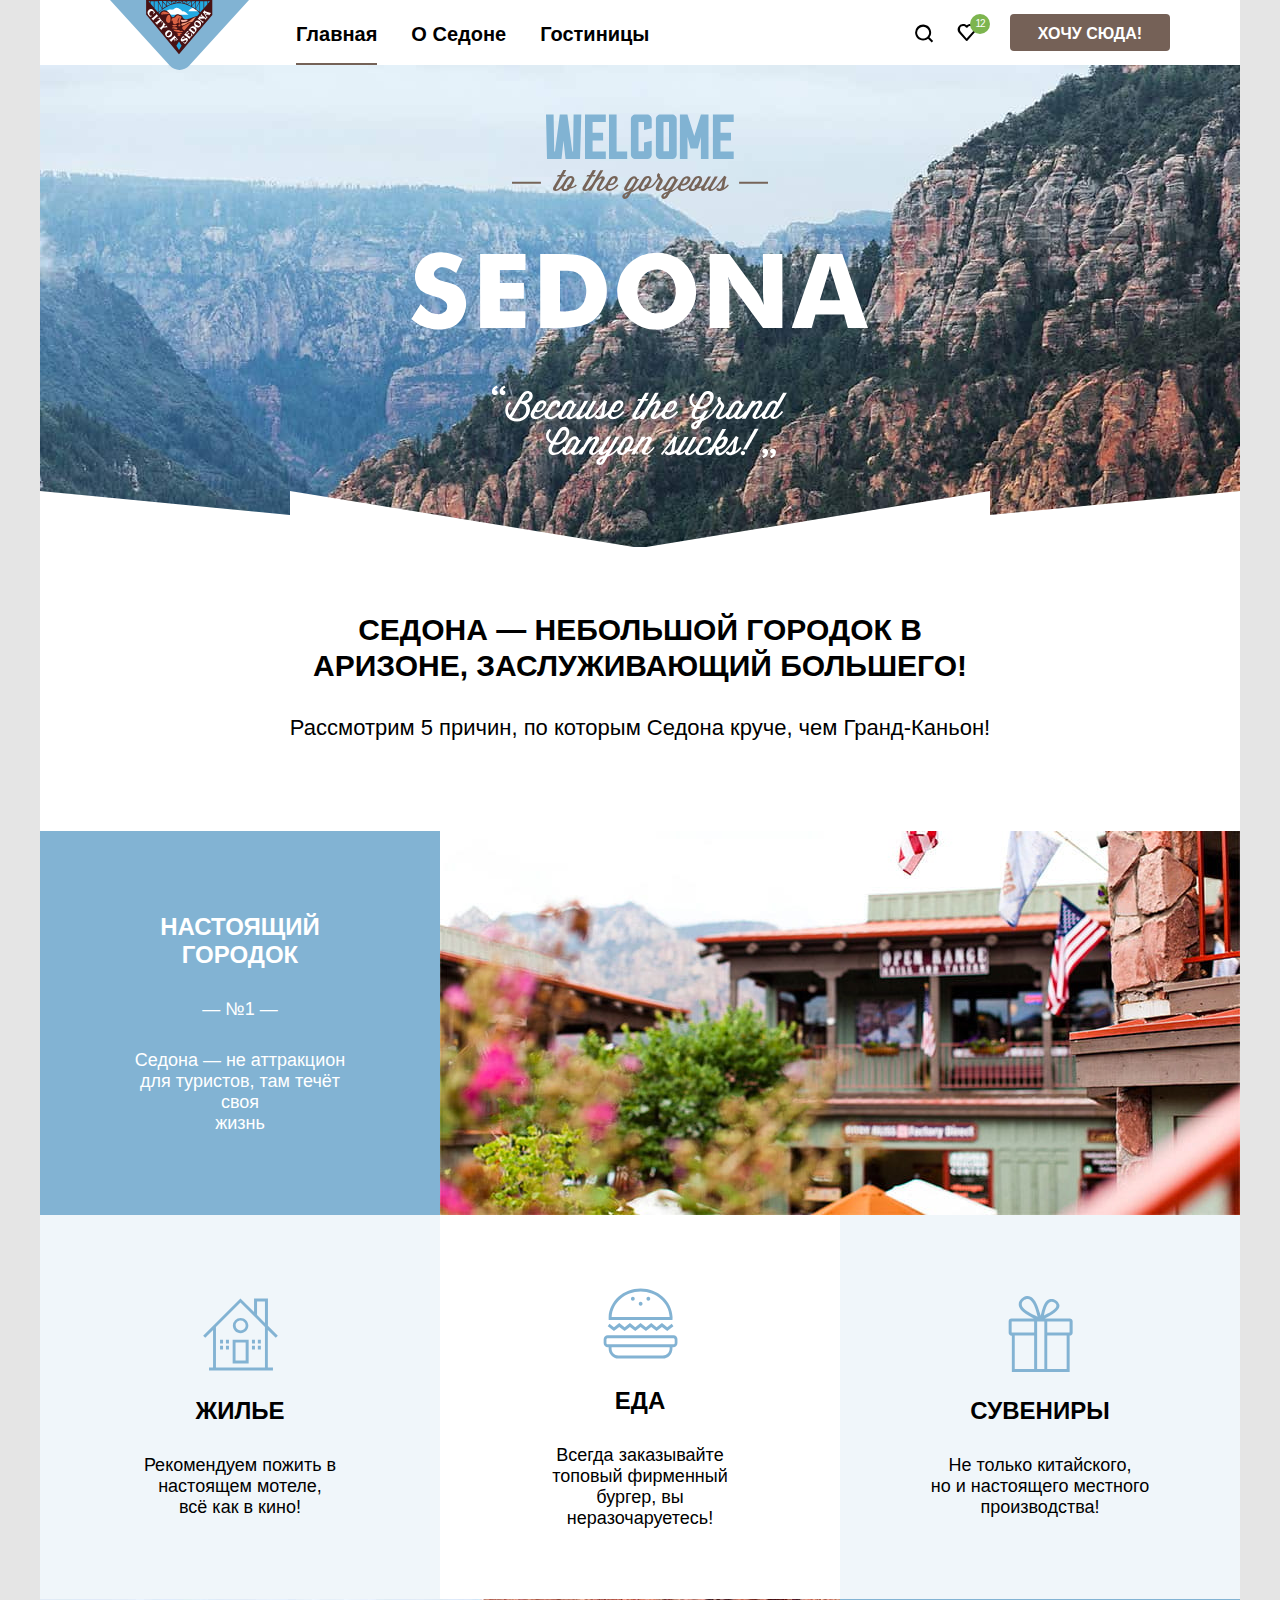
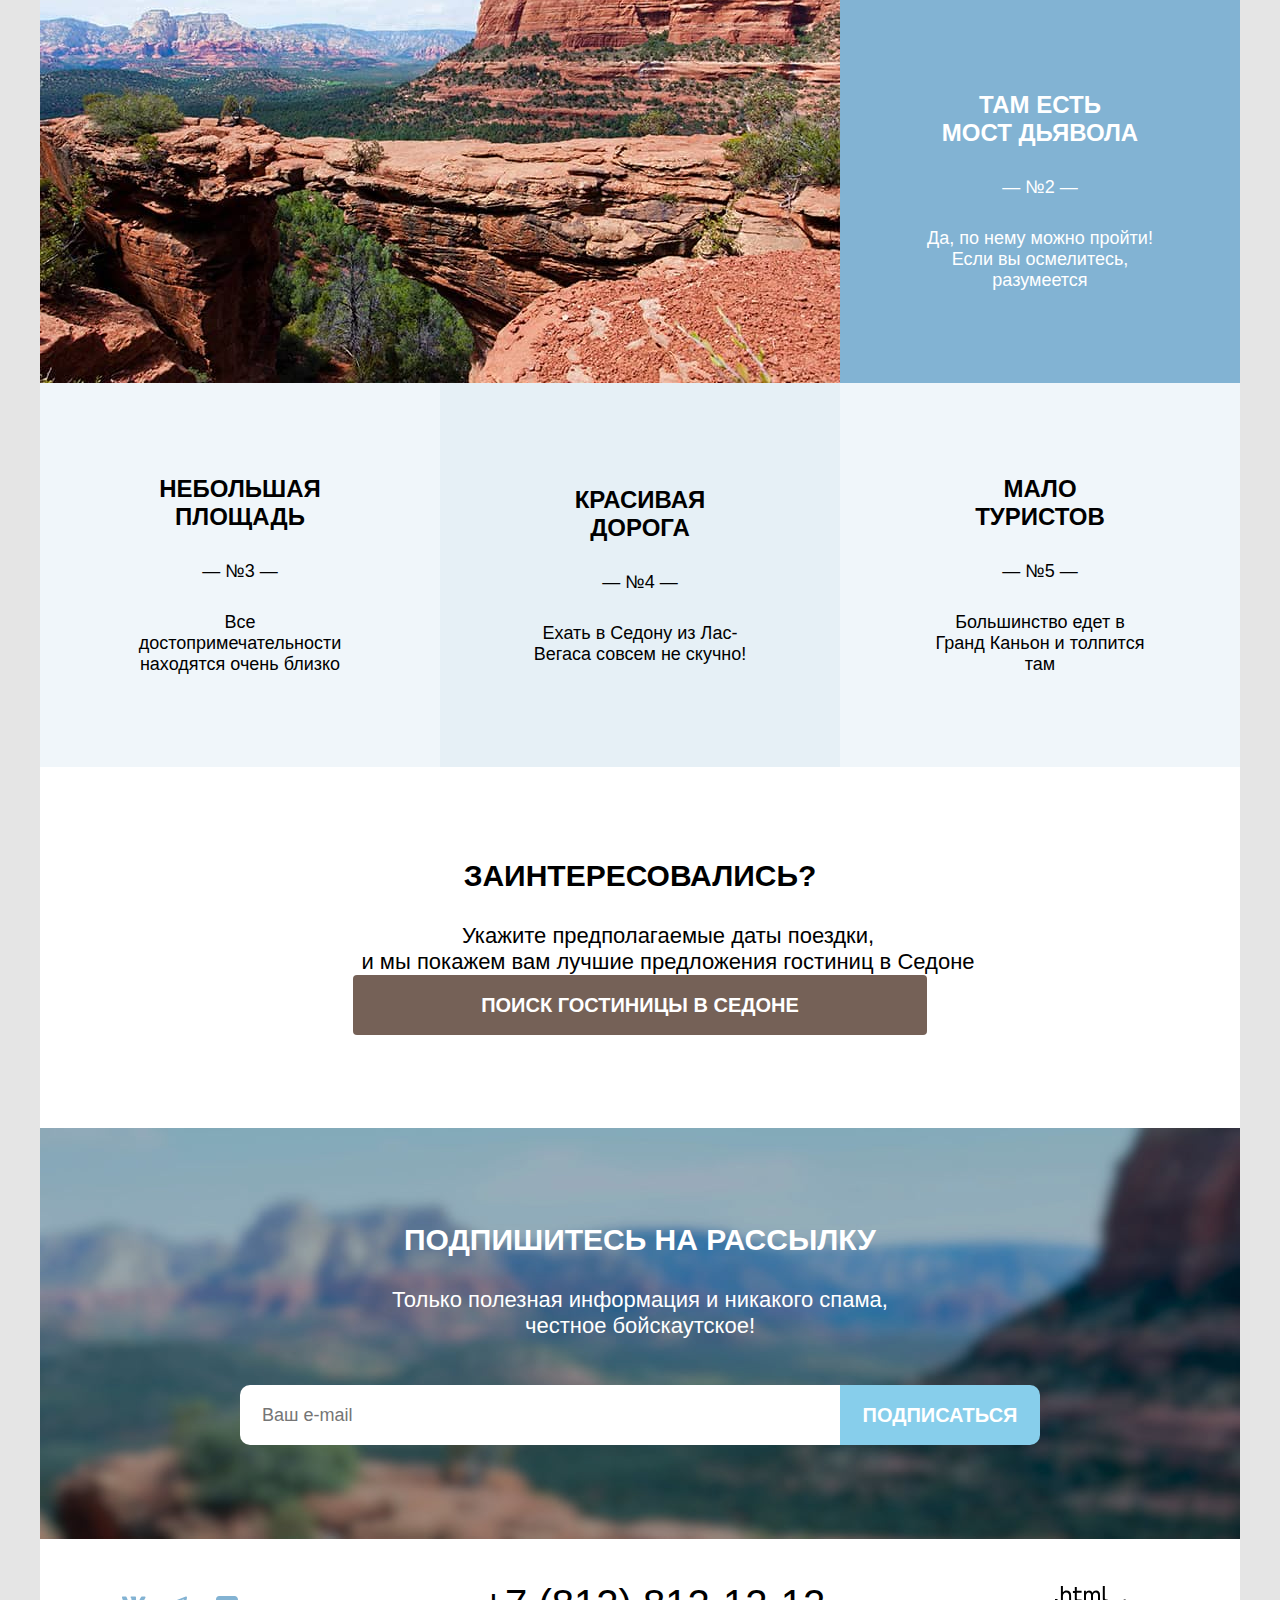
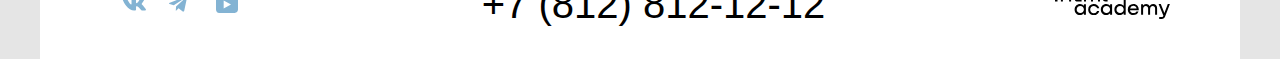
==== commit ce3c438d: "Merge pull request #11 from Eksmnva/master" ====
--- a/index.html
+++ b/index.html
@@ -11,7 +11,7 @@
   <div class="page-conteiner page-conteiner-flex">
     <header class="page-header">
       <nav class="navigation">
-        <a class="navigation-logo" href="#">
+        <a class="navigation-logo">
           <img class="navigation-logo-page-header" src="images-sedona/header/logo-sedona.svg" width="139" height="70" alt="Логотип Седона.">
         </a>
         <ul class="navigation-list">
@@ -28,11 +28,17 @@
         <ul class="navigation-use">
           <li class="navigation-use-item">
             <a class="navigation-use-icon search" href="#">
+              <svg aria-hidden="true" focusable="false" width="20" height="19" xmlns="http://www.w3.org/2000/svg">
+                <path fill-rule="evenodd" clip-rule="evenodd" d="m18.16 17.05-3.71-3.7c1-1.3 1.7-3 1.7-4.9 0-4.4-3.6-8-8.02-8a8.12 8.12 0 0 0-8.02 8.1c0 4.4 3.6 8 8.02 8 1.8 0 3.51-.6 4.91-1.7l3.71 3.7 1.4-1.5Zm-10.03-2.5c-3.3 0-6.02-2.7-6.02-6a6.03 6.03 0 0 1 12.04 0c0 3.3-2.71 6-6.02 6Z" />
+              </svg>
               <span class="visually-hidden">Поиск</span>
             </a>
           </li>
           <li class="navigation-use-item">
             <a class="navigation-use-icon favorite" href="#">
+              <svg aria-hidden="true" focusable="false" width="20" height="19" xmlns="http://www.w3.org/2000/svg">
+                <path fill-rule="evenodd" clip-rule="evenodd" d="M9.6 17a1 1 0 0 1-.8-.4l-7-7.9A5.4 5.4 0 0 1 6.2 0c1.3 0 2.5.5 3.5 1.3a5.5 5.5 0 0 1 9 4.1c0 1.3-.5 2.5-1.3 3.4l-7 7.9c-.2.2-.4.3-.8.3Zm-6-9.5 6 6.9 6.3-7c.5-.5.7-1.2.7-2 0-1.8-1.5-3.3-3.3-3.3-1 0-2 .5-2.7 1.3-.3.3-.6.4-1 .4L9 3.4a3.7 3.7 0 0 0-2.7-1.3 3.3 3.3 0 0 0-3.3 3.3c-.1.9.3 1.6.7 2.1-.1 0-.1 0 0 0Z" />
+              </svg>
               <span class="visually-hidden">Нравится</span>
             </a>
           </li>
@@ -66,7 +72,7 @@
         <div class="advantages-comfort comfort-background">
           <span class="advantages-comfort-image home"></span>
           <h3 class="advantages-comfort-needs">Жилье</h3>
-          <p class="advantages-comfort-neds-description">Рекомендуем пожить <br> в настоящем мотеле, <br> всё как вкино!</p>
+          <p class="advantages-comfort-neds-description">Рекомендуем пожить в настоящем мотеле, <br> всё как в кино!</p>
         </div>
         <div class="advantages-comfort">
           <span class="advantages-comfort-image burger"></span>
@@ -151,10 +157,8 @@
         </ul>
         <a class="contacts-phone" href="tel:+78128121212" title="Телефон для связи.">+7 (812) 812-12-12</a>
         <a class="footer-logo" href="https://htmlacademy.ru" title="Логотип академии.">
-          <svg class="footer-logo-academy" aria-hidden="true" focusable="false" width="115" height="33"
-            xmlns="http://www.w3.org/2000/svg">
-            <path fill-rule="evenodd" clip-rule="evenodd"
-              d="M0 12.9v2.6h2.5v-2.6H0ZM11.6 4.5c-1.6 0-2.8.7-3.6 1.7h-.1V0h-2v15.5h2v-5.3c0-2.1 1.3-3.6 3.3-3.6 1.8 0 2.9 1.4 2.9 3.2v5.7h2V9.4c.1-3-1.8-4.9-4.5-4.9ZM26.6 4.8h-4.8V1.1h-2v3.8h-1.9v2h1.9v6c0 1.7 1 2.7 2.7 2.7h4.1v-2h-3.7c-.7 0-1.1-.4-1.1-1.1V6.8h4.8v-2ZM41.1 4.6c-1.6 0-2.9.8-3.5 2.1h-.1a3.7 3.7 0 0 0-3.4-2.1c-1.4 0-2.5.8-3.1 1.8h-.1V4.8H29v10.6h2V10c0-2 1-3.5 2.6-3.5 1.5 0 2.4 1 2.4 2.6v6.3h2V9.8c0-2.4 1.4-3.3 2.6-3.3 1.5 0 2.4 1 2.4 2.6v6.3h2V8.9c.1-2.5-1.4-4.3-3.9-4.3ZM47.8 12.7c0 1.7 1 2.7 2.8 2.7h2v-2h-1.7c-.7 0-1.1-.4-1.1-1.1V0h-2v12.7ZM28.9 19.7a4.9 4.9 0 0 0-3.9-1.8c-3.1 0-5.4 2.3-5.4 5.6s2.3 5.6 5.4 5.6c1.8 0 3-.8 3.8-1.9h.1v1.6h2V18.2h-2v1.5Zm-3.6 7.4a3.5 3.5 0 0 1-3.6-3.6c0-2 1.4-3.6 3.6-3.6s3.6 1.6 3.6 3.6c0 1.9-1.4 3.6-3.6 3.6ZM44.2 22c-.5-2.4-2.6-4.1-5.4-4.1a5.4 5.4 0 0 0-5.6 5.6c0 3.1 2.2 5.6 5.6 5.6 2.8 0 4.9-1.8 5.4-4.2h-2.1a3.4 3.4 0 0 1-3.3 2.3 3.5 3.5 0 0 1-3.6-3.6c0-2 1.4-3.6 3.6-3.6 1.6 0 2.8 1 3.3 2.2h2.1V22ZM55.1 19.7a4.9 4.9 0 0 0-3.9-1.8c-3.1 0-5.4 2.3-5.4 5.6s2.3 5.6 5.4 5.6c1.8 0 3-.8 3.8-1.9h.1v1.6h2V18.2h-2v1.5Zm-3.6 7.4a3.5 3.5 0 0 1-3.6-3.6c0-2 1.4-3.6 3.6-3.6s3.6 1.6 3.6 3.6c0 1.9-1.5 3.6-3.6 3.6ZM68.7 19.8a5 5 0 0 0-3.9-1.9c-3.1 0-5.4 2.3-5.4 5.6s2.2 5.6 5.4 5.6c1.7 0 3-.8 3.8-1.8h.1v1.5h2V13.4h-2v6.4Zm-3.6 7.3a3.5 3.5 0 0 1-3.6-3.6c0-2 1.4-3.6 3.6-3.6s3.6 1.6 3.6 3.6c-.1 2-1.5 3.6-3.6 3.6ZM78.3 17.9a5.4 5.4 0 0 0-5.5 5.6c0 3 2.1 5.6 5.5 5.6 2.5 0 4.5-1.3 5.2-3.6h-2.1c-.5 1-1.6 1.6-3 1.6-1.9 0-3.3-1.3-3.4-2.9h8.8c.2-3.6-2-6.3-5.5-6.3Zm0 1.9c1.7 0 3 1 3.3 2.6h-6.5a3.2 3.2 0 0 1 3.2-2.6ZM98.2 17.9a4 4 0 0 0-3.6 2h-.1c-.6-1.2-1.8-2-3.4-2-1.4 0-2.5.7-3.1 1.8v-1.5h-1.9v10.6h2v-5.4c0-2 1-3.4 2.6-3.5 1.5 0 2.4 1 2.4 2.6v6.3h2v-5.6c0-2.4 1.4-3.3 2.6-3.3 1.5 0 2.4 1 2.4 2.6v6.3h2v-6.5c.1-2.6-1.4-4.4-3.9-4.4ZM109.4 27l-3.6-8.9h-2.2l4.8 11.6c-.3.9-.7 1.2-1.7 1.2h-2.5v2h2.5c1.8 0 2.8-.8 3.5-2.6l4.7-12.2h-2.1l-3.4 8.9Z" />
+          <svg class="footer-logo-academy" aria-hidden="true" focusable="false" width="115" height="33" xmlns="http://www.w3.org/2000/svg">
+            <path fill-rule="evenodd" clip-rule="evenodd" d="M0 12.9v2.6h2.5v-2.6H0ZM11.6 4.5c-1.6 0-2.8.7-3.6 1.7h-.1V0h-2v15.5h2v-5.3c0-2.1 1.3-3.6 3.3-3.6 1.8 0 2.9 1.4 2.9 3.2v5.7h2V9.4c.1-3-1.8-4.9-4.5-4.9ZM26.6 4.8h-4.8V1.1h-2v3.8h-1.9v2h1.9v6c0 1.7 1 2.7 2.7 2.7h4.1v-2h-3.7c-.7 0-1.1-.4-1.1-1.1V6.8h4.8v-2ZM41.1 4.6c-1.6 0-2.9.8-3.5 2.1h-.1a3.7 3.7 0 0 0-3.4-2.1c-1.4 0-2.5.8-3.1 1.8h-.1V4.8H29v10.6h2V10c0-2 1-3.5 2.6-3.5 1.5 0 2.4 1 2.4 2.6v6.3h2V9.8c0-2.4 1.4-3.3 2.6-3.3 1.5 0 2.4 1 2.4 2.6v6.3h2V8.9c.1-2.5-1.4-4.3-3.9-4.3ZM47.8 12.7c0 1.7 1 2.7 2.8 2.7h2v-2h-1.7c-.7 0-1.1-.4-1.1-1.1V0h-2v12.7ZM28.9 19.7a4.9 4.9 0 0 0-3.9-1.8c-3.1 0-5.4 2.3-5.4 5.6s2.3 5.6 5.4 5.6c1.8 0 3-.8 3.8-1.9h.1v1.6h2V18.2h-2v1.5Zm-3.6 7.4a3.5 3.5 0 0 1-3.6-3.6c0-2 1.4-3.6 3.6-3.6s3.6 1.6 3.6 3.6c0 1.9-1.4 3.6-3.6 3.6ZM44.2 22c-.5-2.4-2.6-4.1-5.4-4.1a5.4 5.4 0 0 0-5.6 5.6c0 3.1 2.2 5.6 5.6 5.6 2.8 0 4.9-1.8 5.4-4.2h-2.1a3.4 3.4 0 0 1-3.3 2.3 3.5 3.5 0 0 1-3.6-3.6c0-2 1.4-3.6 3.6-3.6 1.6 0 2.8 1 3.3 2.2h2.1V22ZM55.1 19.7a4.9 4.9 0 0 0-3.9-1.8c-3.1 0-5.4 2.3-5.4 5.6s2.3 5.6 5.4 5.6c1.8 0 3-.8 3.8-1.9h.1v1.6h2V18.2h-2v1.5Zm-3.6 7.4a3.5 3.5 0 0 1-3.6-3.6c0-2 1.4-3.6 3.6-3.6s3.6 1.6 3.6 3.6c0 1.9-1.5 3.6-3.6 3.6ZM68.7 19.8a5 5 0 0 0-3.9-1.9c-3.1 0-5.4 2.3-5.4 5.6s2.2 5.6 5.4 5.6c1.7 0 3-.8 3.8-1.8h.1v1.5h2V13.4h-2v6.4Zm-3.6 7.3a3.5 3.5 0 0 1-3.6-3.6c0-2 1.4-3.6 3.6-3.6s3.6 1.6 3.6 3.6c-.1 2-1.5 3.6-3.6 3.6ZM78.3 17.9a5.4 5.4 0 0 0-5.5 5.6c0 3 2.1 5.6 5.5 5.6 2.5 0 4.5-1.3 5.2-3.6h-2.1c-.5 1-1.6 1.6-3 1.6-1.9 0-3.3-1.3-3.4-2.9h8.8c.2-3.6-2-6.3-5.5-6.3Zm0 1.9c1.7 0 3 1 3.3 2.6h-6.5a3.2 3.2 0 0 1 3.2-2.6ZM98.2 17.9a4 4 0 0 0-3.6 2h-.1c-.6-1.2-1.8-2-3.4-2-1.4 0-2.5.7-3.1 1.8v-1.5h-1.9v10.6h2v-5.4c0-2 1-3.4 2.6-3.5 1.5 0 2.4 1 2.4 2.6v6.3h2v-5.6c0-2.4 1.4-3.3 2.6-3.3 1.5 0 2.4 1 2.4 2.6v6.3h2v-6.5c.1-2.6-1.4-4.4-3.9-4.4ZM109.4 27l-3.6-8.9h-2.2l4.8 11.6c-.3.9-.7 1.2-1.7 1.2h-2.5v2h2.5c1.8 0 2.8-.8 3.5-2.6l4.7-12.2h-2.1l-3.4 8.9Z" />
           </svg>
         </a>
       </nav>
--- a/styles/styles.css
+++ b/styles/styles.css
@@ -125,25 +125,16 @@
 .navigation-use-icon {
   background-position: center;
   width: 20px;
-  height: 18px;
+  height: 19px;
   display: block;
   padding: 22px 11px;
   margin: 0;
   outline: none;
-}
-
-.search {
-  background-image: url("../images-sedona/header/search.svg");
-  width: 20px;
-  height: 19px;
   background-repeat: no-repeat;
+  fill: #000000;
 }
 
 .favorite {
-  background-image: url("../images-sedona/header/favorite.svg");
-  width: 20px;
-  height: 19px;
-  background-repeat: no-repeat;
   position: relative;
   margin-right: 20px;
   padding-right: 13px
@@ -277,8 +268,7 @@
   line-height: 28px;
   font-weight: 700;
   text-transform: uppercase;
-  margin: 0;
-  margin-bottom: 30px;
+  margin: 0 0 30px 0;
 }
 
 .advantages-comfort-needs {
@@ -286,8 +276,7 @@
   line-height: 28px;
   font-weight: 700;
   text-transform: uppercase;
-  margin: 0;
-  margin-bottom: 30px;
+  margin: 0 0 30px 0;
 }
 
 .advantages-comfort-neds-description {
@@ -347,6 +336,7 @@
 
 .comfort-background {
   background: rgba(131, 179, 211, 0.12);
+  padding: 0 89px;
 }
 
 .place-background {
@@ -372,9 +362,8 @@
   font-size: 22px;
   line-height: 26px;
   padding: 0 100px;
-  margin: 0;
+  margin: 0 0 0 56px;
   font-style: normal;
-  margin-bottom: 56px;
 }
 
 .interest-button-search-hotei-in-Sedona {
@@ -385,7 +374,6 @@
   background-color: #756157;
   text-decoration: none;
   text-transform: uppercase;
-  border: #756157;
   padding: 12px 15px;
   display: block;
   width: 574px;
@@ -428,15 +416,14 @@
 }
 
 .mailing-form {
-  margin: 0 auto;
+  margin: 0 auto 54px;
   display: flex;
   width: 800px;
-  margin-bottom: 54px;
 }
 
 .mailing-field {
   padding: 20px 100px 19px 22px;
-  border-radius: 4px 0 0 4px;
+  border-radius: 10px 0 0 10px;
   border: none;
   font: inherit;
   width: 600px;
@@ -460,7 +447,7 @@
   border: 0;
   padding: 12px 15px;
   min-width: 200px;
-  border-radius: 0 4px 4px 0;
+  border-radius: 0 10px 10px 0;
   outline: none;
 }
 
@@ -543,6 +530,7 @@
 
 .breadcrumbs-item:not(:last-child) {
   margin-right: 25px;
+  position: relative;
 }
 
 .breadcrumbs-home {
@@ -554,14 +542,14 @@
   position: relative;
 }
 
-.breadcrumbs-logo::before {
+.breadcrumbs-item:not(:last-child)::before {
   background-image: url("../images-sedona/catalog-images/simbol.svg");
   width: 5px;
   height: 9px;
   position: absolute;
   content: "";
   background-repeat: no-repeat;
-  bottom: 7px;
+  bottom: 6px;
   left: 23px;
   outline: none;
 }
@@ -717,7 +705,7 @@
   z-index: 2;
   padding: 14px 0 14px;
   right: 19px;
-  font-family: 'PT Sans';
+  font-family: "PT Sans", sans-serif;
   font-style: normal;
   font-size: 18px;
   line-height: 21px;
@@ -747,7 +735,6 @@
   font: inherit;
   color: #ffffff;
   background-color: transparent;
-  border: none;
   padding: 13px 39px 9px 17px;
   border: 2px solid #ffffff;
   box-sizing: border-box;
@@ -815,7 +802,7 @@
 }
 
 .button-filters-apply {
-  font-family: "PT Sans";
+  font-family: "PT Sans", sans-serif;
   font-weight: 700;
   font-size: 16px;
   text-transform: uppercase;
@@ -831,7 +818,7 @@
 }
 
 .button-filters-reset {
-  font-family: "PT Sans";
+  font-family: "PT Sans", sans-serif;
   font-size: 16px;
   line-height: 20px;
   color: #ffffff;
@@ -852,7 +839,6 @@
   font-weight: 700;
   font-size: 30px;
   line-height: 36px;
-  align-self: start;
   margin: 0 191px 0 0;
   align-self: center;
 }
@@ -871,7 +857,7 @@
   padding: 0 18px;
   background-position: right 17px center;
   background-repeat: no-repeat;
-  background-image: url(../images-sedona/catalog-images/select.svg);
+  background-image: url("../images-sedona/catalog-images/select.svg");
 }
 
 .button-icon {
@@ -914,9 +900,8 @@
   flex-wrap: wrap;
   padding: 0 74px 0;
   list-style-type: none;
-  margin: 0;
-  position: relative;
-  margin-bottom: 96px;
+  margin: 0 0 96px 0;
+  position: relative;
 }
 
 .hotel-results::after {
@@ -966,7 +951,7 @@
 
 .hotel-button-detailed {
   font-weight: 700;
-  font-family: "PT Sans";
+  font-family: "PT Sans", sans-serif;
   font-size: 16px;
   line-height: 20px;
   text-transform: uppercase;
@@ -982,7 +967,7 @@
 
 .hotel-button-to-like {
   font-weight: 700;
-  font-family: "PT Sans";
+  font-family: "PT Sans", sans-serif;
   font-size: 16px;
   line-height: 20px;
   text-transform: uppercase;
@@ -996,7 +981,7 @@
 }
 
 .hotel-button-in-like {
-  font-family: "PT Sans";
+  font-family: "PT Sans", sans-serif;
   font-weight: 700;
   font-size: 16px;
   line-height: 20px;
@@ -1080,9 +1065,8 @@
 }
 
 .hotel-in-page {
-  margin: 0;
+  margin: 0 40px 0 0;
   text-align: start;
-  margin-right: 40px;
   padding: 20px 0 17px 0;
 }
 
@@ -1101,10 +1085,6 @@
   color: #000000;
 }
 
-.pagination-item {
-  border: 12px 24px;
-}
-
 .hotel-mountains-star {
   margin: 0 auto;
   display: block;
@@ -1356,10 +1336,8 @@
   position: fixed;
   top: 0;
   left: 0;
-  display: flex;
   width: 100%;
   height: 100%;
-  position: absolute;
   background-color: rgba(242, 242, 242, 0.8);
   display: none;
 }
@@ -1381,11 +1359,10 @@
 }
 
 .appoinment-title-conteiner {
-  margin: 0;
+  margin: 0 0 63px 0;
   display: flex;
   justify-content: space-between;
   align-items: center;
-  margin-bottom: 63px;
 }
 
 .appoinment-title {
@@ -1448,7 +1425,6 @@
 
 .field-adults-children {
   width: 44px;
-  padding: 0;
   border: none;
   background-color: #F2F2F2;
   padding: 15px 0 14px;
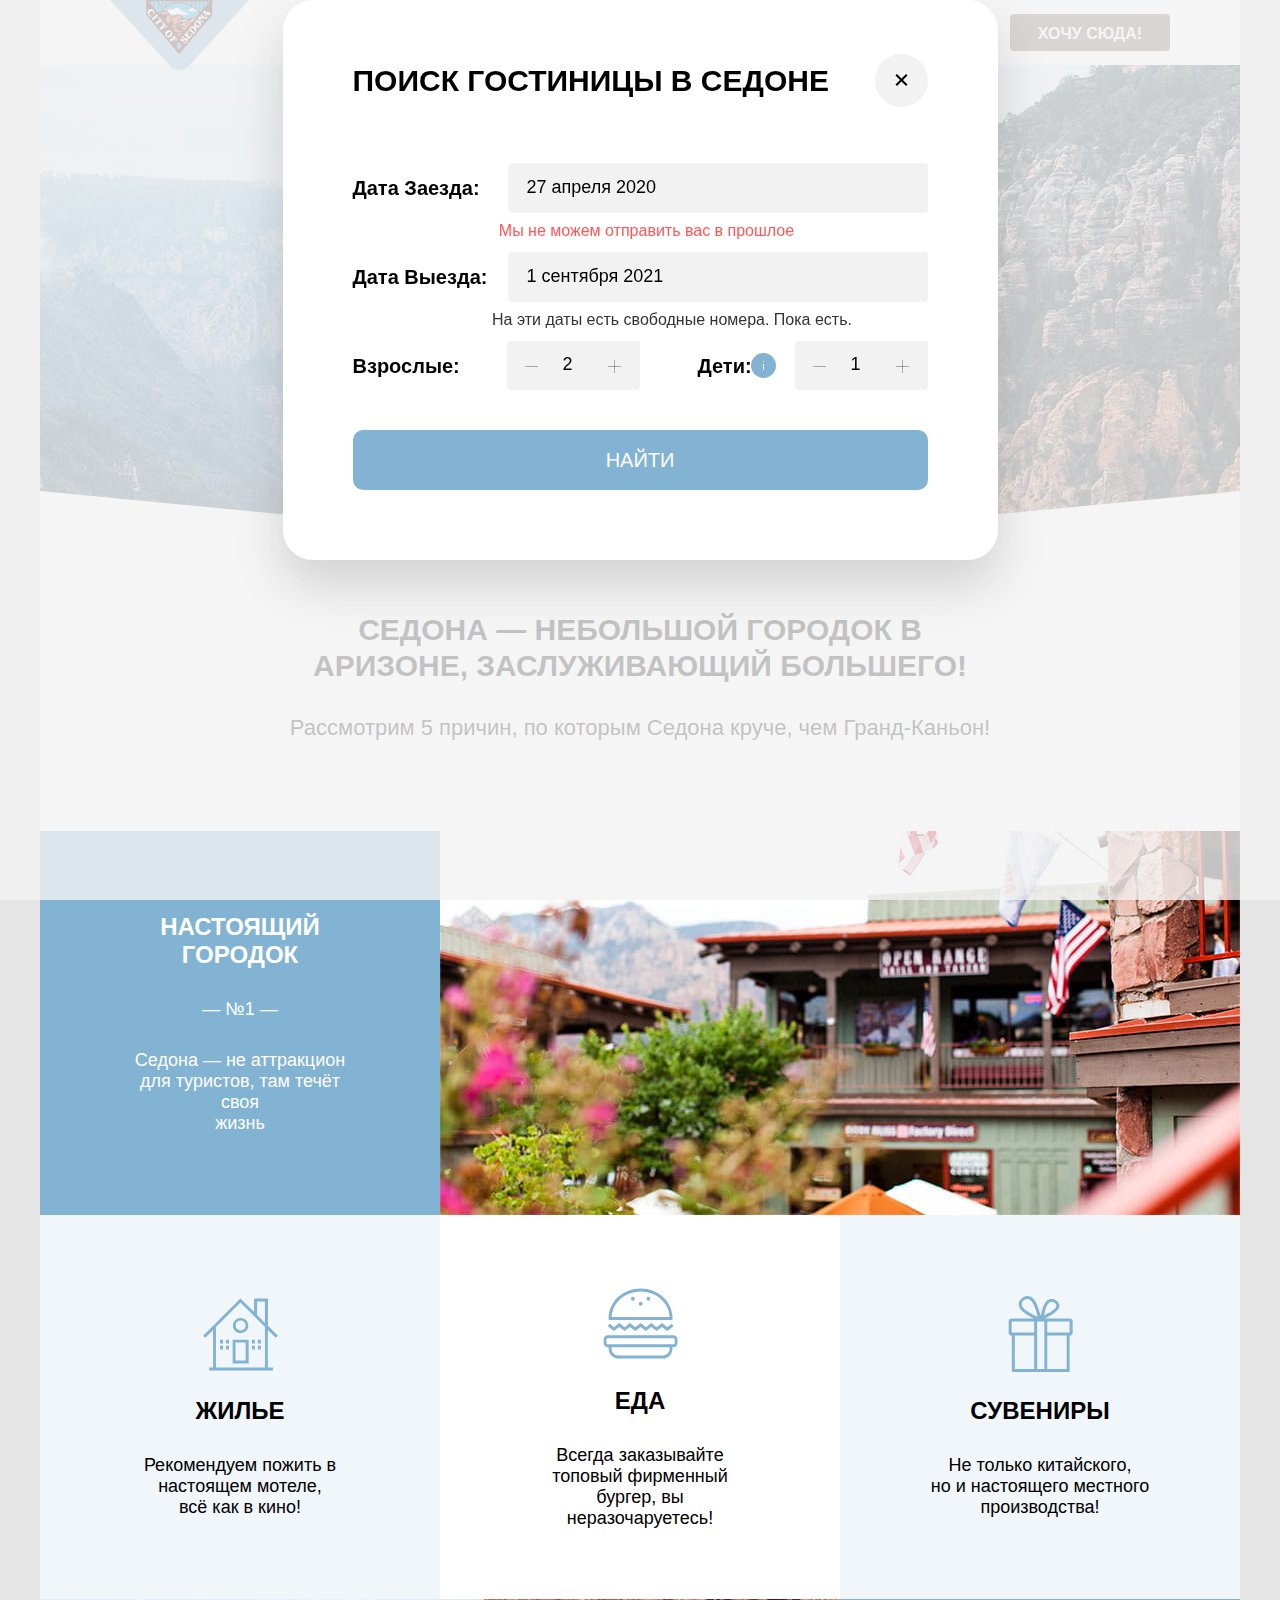
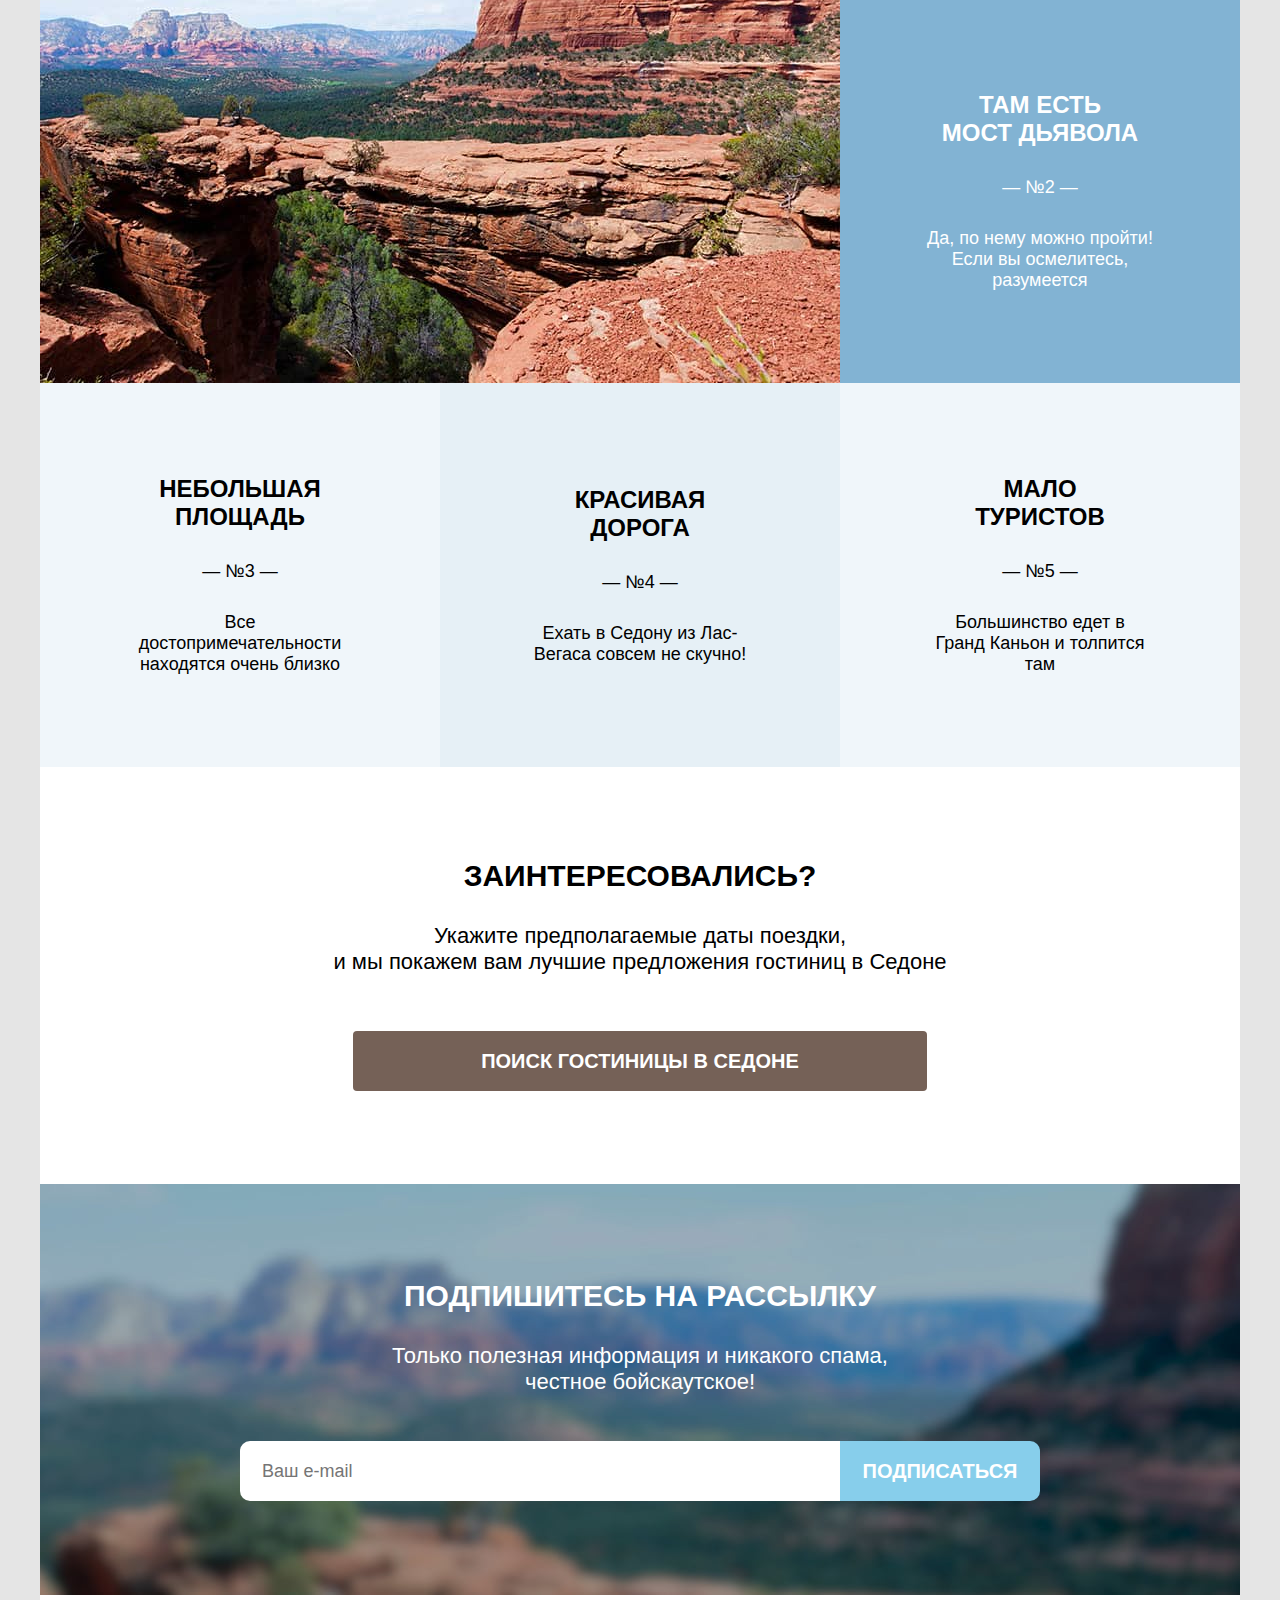
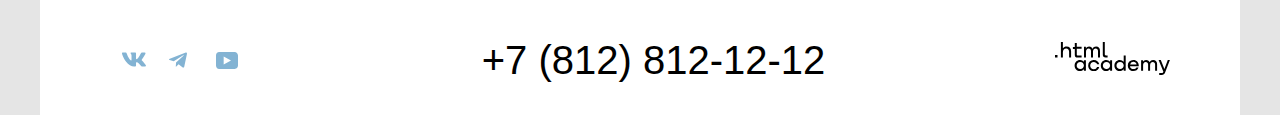
==== commit df20dfad: "модальное окно" ====
--- a/index.html
+++ b/index.html
@@ -112,16 +112,14 @@
       <section class="interest">
         <h2 class="interest-heading">Заинтересовались?</h2>
         <p class="interest-text">Укажите предполагаемые даты поездки, <br> и мы покажем вам лучшие предложения гостиниц в Седоне</p>
-        <a class="interest-button-search-hotei-in-Sedona brown-button" href="catalog.html" id="content"
-          title="Поиск гостиницы в Седоне.">Поиск гостиницы в Седоне</a>
+        <a class="interest-button-search-hotei-in-Sedona brown-button" href="catalog.html" id="content" title="Поиск гостиницы в Седоне.">Поиск гостиницы в Седоне</a>
       </section>
       <section class="mailing index">
         <h2 class="mailing-header">Подпишитесь на рассылку</h2>
         <p class="mailing-info">Только полезная информация и никакого спама,<br> честное бойскаутское!</p>
         <form class="mailing-form" action="https://echo.htmlacademy.ru/" method="post">
           <label for="mailing-email" aria-label="e-mail">
-            <input class="mailing-field" placeholder="Ваш e-mail" type="email" name="sending-form" id="mailing-email"
-              required>
+            <input class="mailing-field" placeholder="Ваш e-mail" type="email" name="sending-form" id="mailing-email" required>
           </label>
           <button class="mailing-button blu-button" type="submit">Подписаться</button>
         </form>
@@ -164,15 +162,20 @@
       </nav>
     </footer>
   </div>
+
+
+
+
   <div class="modal-conteiner">
     <section class="appoinment">
       <form class="appointment-form" action="https://echo.htmlacademy.ru/" method="post">
         <div class="appoinment-title-conteiner">
           <h2 class="appoinment-title">Поиск гостиницы в Седоне</h2>
-          <button class="seach-button-reset" type="reset">
+          <button class="search-button-reset" type="reset">
             <span class="visually-hidden">Закрыть</span>
           </button>
         </div>
+
         <p class="field-group appointment-form-date">
           <label class="form-label" for="appointment-date">Дата Заезда:</label>
           <input class="field-date" type="text" id="appointment-date" name="appointment-date"
@@ -190,23 +193,28 @@
             <label class="form-label" for="appointment-adults">Взрослые:</label>
             <div class="input-buttons">
               <button class="button-adults-children button-minus" type="button"> </button>
-              <input class="field-adults-children" type="text" id="appointment-adults" name="appointment-date"
+              <input class="field-adults-children" type="number" min="1" id="appointment-adults" name="appointment-date"
                 placeholder="2">
               <button class="button-adults-children button-plus" type="button"></button>
             </div>
           </div>
           <div class="field-group-children appointment-adults-children">
             <label class="form-label label-children" for="appointment-children">Дети:</label>
-            <span class="tooltip-text" role="tooltip" id="tooltip">Укажите количество детей, которые будут с вами,возраст которых от 6 до 18 лет. Дети до 6 лет размещаютсябесплатно.</span>
+            <span class="tooltip">
+              <button class="tooltip-toggle" type="button" aria-describedby="tooltip-label">
+                <svg aria-hidden="true" focusable="false" width="1" height="9" fill="none" xmlns="http://www.w3.org/2000/svg"><g clip-path="url(#a)" fill="#ffffff"><path d="M0 9h1V3H0v6Zm1-9H0v1h1V0Z"/></g><defs><clipPath id="a"><path fill="#ffffff" d="M0 0h1v9H0z"/></clipPath></defs></svg>
+              </button>
+              <span class="tooltip-text" role="tooltip" id="tooltip-label">Укажите количество детей, которые будут с вами, возраст которых от 6 до 18 лет. Дети до 6 лет размещаются бесплатно.</span>
+            </span> 
             <div class="input-buttons">
               <button class="button-adults-children button-minus" type="button"></button>
-              <input class="field-adults-children" type="number" id="appointment-children" name="appointment-date"
+              <input class="field-adults-children" type="number" min="1" id="appointment-children" name="appointment-date"
                 placeholder="1">
               <button class="button-adults-children button-plus" type="button"></button>
             </div>
           </div>
         </div>
-        <button class="button-search blu-button">Найти</button>
+        <button class="button-search">Найти</button>
       </form>
     </section>
   </div>
--- a/styles/styles.css
+++ b/styles/styles.css
@@ -195,6 +195,7 @@
   background-color: #87CEEB;
   position: relative;
   margin-bottom: 62px;
+  background-size: cover;
 }
 
 .main-logo::after {
@@ -362,7 +363,7 @@
   font-size: 22px;
   line-height: 26px;
   padding: 0 100px;
-  margin: 0 0 0 56px;
+  margin: 0 0 56px 0;
   font-style: normal;
 }
 
@@ -396,6 +397,7 @@
   background-color: #87CEEB;
   color: #ffffff;
   text-align: center;
+  background-size: cover;
 }
 
 .mailing-header {
@@ -508,6 +510,7 @@
   background-color: #82B3D3;
   background-repeat: no-repeat;
   padding: 35px 70px 54px;
+  background-size: cover;
 }
 
 .main-inner-header {
@@ -1338,8 +1341,8 @@
   left: 0;
   width: 100%;
   height: 100%;
+  z-index: 2;
   background-color: rgba(242, 242, 242, 0.8);
-  display: none;
 }
 
 .appoinment {
@@ -1348,7 +1351,9 @@
   background-color: #ffffff;
   border-radius: 30px;
   box-shadow: 0 25px 50px rgba(0, 0, 0, 0.15);
-  padding: 62px 70px 70px 70px;
+  padding: 54px 70px 70px 70px;
+  box-sizing: border-box;
+  width: 715px;
 }
 
 .field-date::placeholder {
@@ -1359,7 +1364,7 @@
 }
 
 .appoinment-title-conteiner {
-  margin: 0 0 63px 0;
+  margin: 0 0 56px 0;
   display: flex;
   justify-content: space-between;
   align-items: center;
@@ -1374,18 +1379,18 @@
   padding: 0;
 }
 
-.seach-button-reset {
+.search-button-reset {
   border-radius: 50%;
   width: 53px;
   height: 53px;
   border: none;
   background-color: #f2f2f2;
   position: relative;
-}
-
-/*крестик*/
-.seach-button-reset::before,
-.seach-button-reset::after {
+  outline: none;
+}
+
+.search-button-reset::before,
+.search-button-reset::after {
   position: absolute;
   top: 25px;
   left: 19px;
@@ -1395,19 +1400,29 @@
   content: "";
 }
 
-.seach-button-reset::before {
+.search-button-reset::before {
   transform: rotate(45deg);
 }
 
-.seach-button-reset::after {
+.search-button-reset::after {
   transform: rotate(-45deg);
+}
+
+.search-button-reset:focus {
+  box-shadow: 0 0 0 3px #83B3D3;
+}
+
+.search-button-reset:active::before,
+.search-button-reset:active::after {
+  background-color: #000000;
+  opacity: 0.3;
 }
 
 .field-group {
   display: flex;
   justify-content: space-between;
   align-items: center;
-  margin: 0;
+  margin: 0 0 7px 0;
 }
 
 .form-label {
@@ -1424,10 +1439,12 @@
 
 
 .field-adults-children {
-  width: 44px;
+  width: 29px;
   border: none;
   background-color: #F2F2F2;
-  padding: 15px 0 14px;
+  padding: 17px 0px 17px 4px;
+  font-family: "PT Sans", sans-serif;
+  outline: none;
 }
 
 .field-adults-children::placeholder {
@@ -1440,7 +1457,7 @@
 }
 
 .appoinment-text {
-  margin: 0;
+  margin: 0 0 11px 0;
   padding: 0;
   font-weight: 400;
   font-size: 16px;
@@ -1469,6 +1486,31 @@
   box-sizing: border-box;
   border: none;
   padding: 3px 100px 3px 19px;
+  font-family: "PT Sans", sans-serif;
+  outline: none;
+  color: rgba(0, 0, 0, 0.6);
+}
+
+.field-date:hover {
+  background-color: #E6E6E6;
+  color: rgba(0, 0, 0, 0.6);
+}
+
+.field-date:focus {
+  background-color: #E6E6E6;
+  box-shadow: 0 0 0 3px #83B3D3;
+  color: rgba(0, 0, 0, 0.6);
+}
+
+.field-date:active {
+  background-color: #E6E6E6;
+  outline: 2px solid #000000;
+  color: #000000;
+}
+
+.field-date:disabled {
+  background-color: #b8b5b5;
+  outline: 2px solid #a6a4a4;
 }
 
 .button-adults-children {
@@ -1486,7 +1528,7 @@
   border-radius: 4px;
   align-items: center;
   box-sizing: border-box;
-  justify-content: space-around;
+  justify-content: space-evenly;
 }
 
 .button-minus {
@@ -1565,8 +1607,57 @@
   position: relative;
 }
 
+.label-children {
+  position: relative;
+}
+
+.tooltip {
+  position: absolute;
+  left: 53px;
+}
+
+.tooltip-toggle {
+  border: none;
+  background-color: #83B3D3;
+  display: block;
+  top: 11px;
+  width: 25px;
+  height: 25px;
+  border-radius: 50%;
+  outline: none;
+}
+.tooltip-toggle:hover,
+.tooltip-toggle:focus {
+background-color: #68A2CA;
+}
+.tooltip-text {
+  box-sizing: border-box;
+  background-color: #333333;
+  color: #ffffff;
+  text-align: start;
+  font-size: 16px;
+  line-height: 21px;
+  font-weight: 400;
+  text-transform: none;
+  padding: 15px 18px 22px 22px;
+  border-radius: 10px;
+  width: 256px;
+  position: absolute;
+  top: 40px;
+  transform: translateX(-50%);
+  display: none;
+  z-index: 1;
+  left: 50%;
+}
+
+.tooltip-toggle:hover+.tooltip-text,
+.tooltip-toggle:focus+.tooltip-text {
+  display: block;
+}
+
 .button-search {
   text-transform: uppercase;
+  font-family: "PT Sans", sans-serif;
   font-size: 20px;
   line-height: 36px;
   color: #ffffff;
@@ -1576,57 +1667,30 @@
   width: 575px;
   height: 60px;
   box-sizing: border-box;
-}
-
-.field-group-children:last-child::before {
-  color: #ffffff;
-  background-color: #83B3D3;
-  width: 25px;
-  height: 25px;
-  left: 53px;
-  top: 12px;
-  border-radius: 50%;
-  position: absolute;
-  text-align: center;
-  box-sizing: border-box;
+  outline: none;
+}
+
+.button-search:hover {
+  background-color: #68A2CA;
+}
+
+.button-search:focus {
+  background-color: #68A2CA;
+  box-shadow: 0 0 0 3px #756257;
+}
+
+.button-search:active {
+  background-color: #68A2CA;
+  color: rgba(255, 255, 255, 0.3);
+}
+
+.tooltip-text::before {
+  border-bottom: 8px solid #333333;
+  border-left: 9px solid transparent;
+  border-right: 9px solid transparent;
   content: "";
-}
-
-.label-children {
-  position: relative;
-}
-
-.label-children::before {
-  position: absolute;
-  background-image: url("../images-sedona/info.svg");
-  width: 1px;
-  height: 9px;
-  content: "";
-  left: 65px;
-  top: 9px;
-  z-index: 2;
-}
-
-.tooltip-text {
-  box-sizing: border-box;
-  background-color: #333333;
-  color: #ffffff;
-  font-size: 16px;
-  line-height: 20px;
-  font-weight: 400;
-  text-transform: none;
-  padding: 15px 18px 18px 22px;
-  border-radius: 10px;
-  width: 256px;
-  position: absolute;
-  top: 45px;
-  transform: translateX(-50%);
-  display: none;
-  visibility: hidden;
-  z-index: 1;
-  left: 50%;
-}
-.field-group-children:last-child:hover::before + .tooltip-text,
-.field-group-children:last-child:focus::before + .tooltip-text {
-  display: block;
-}
+  position: absolute;
+  bottom: 142px;
+  right: 119px;
+
+}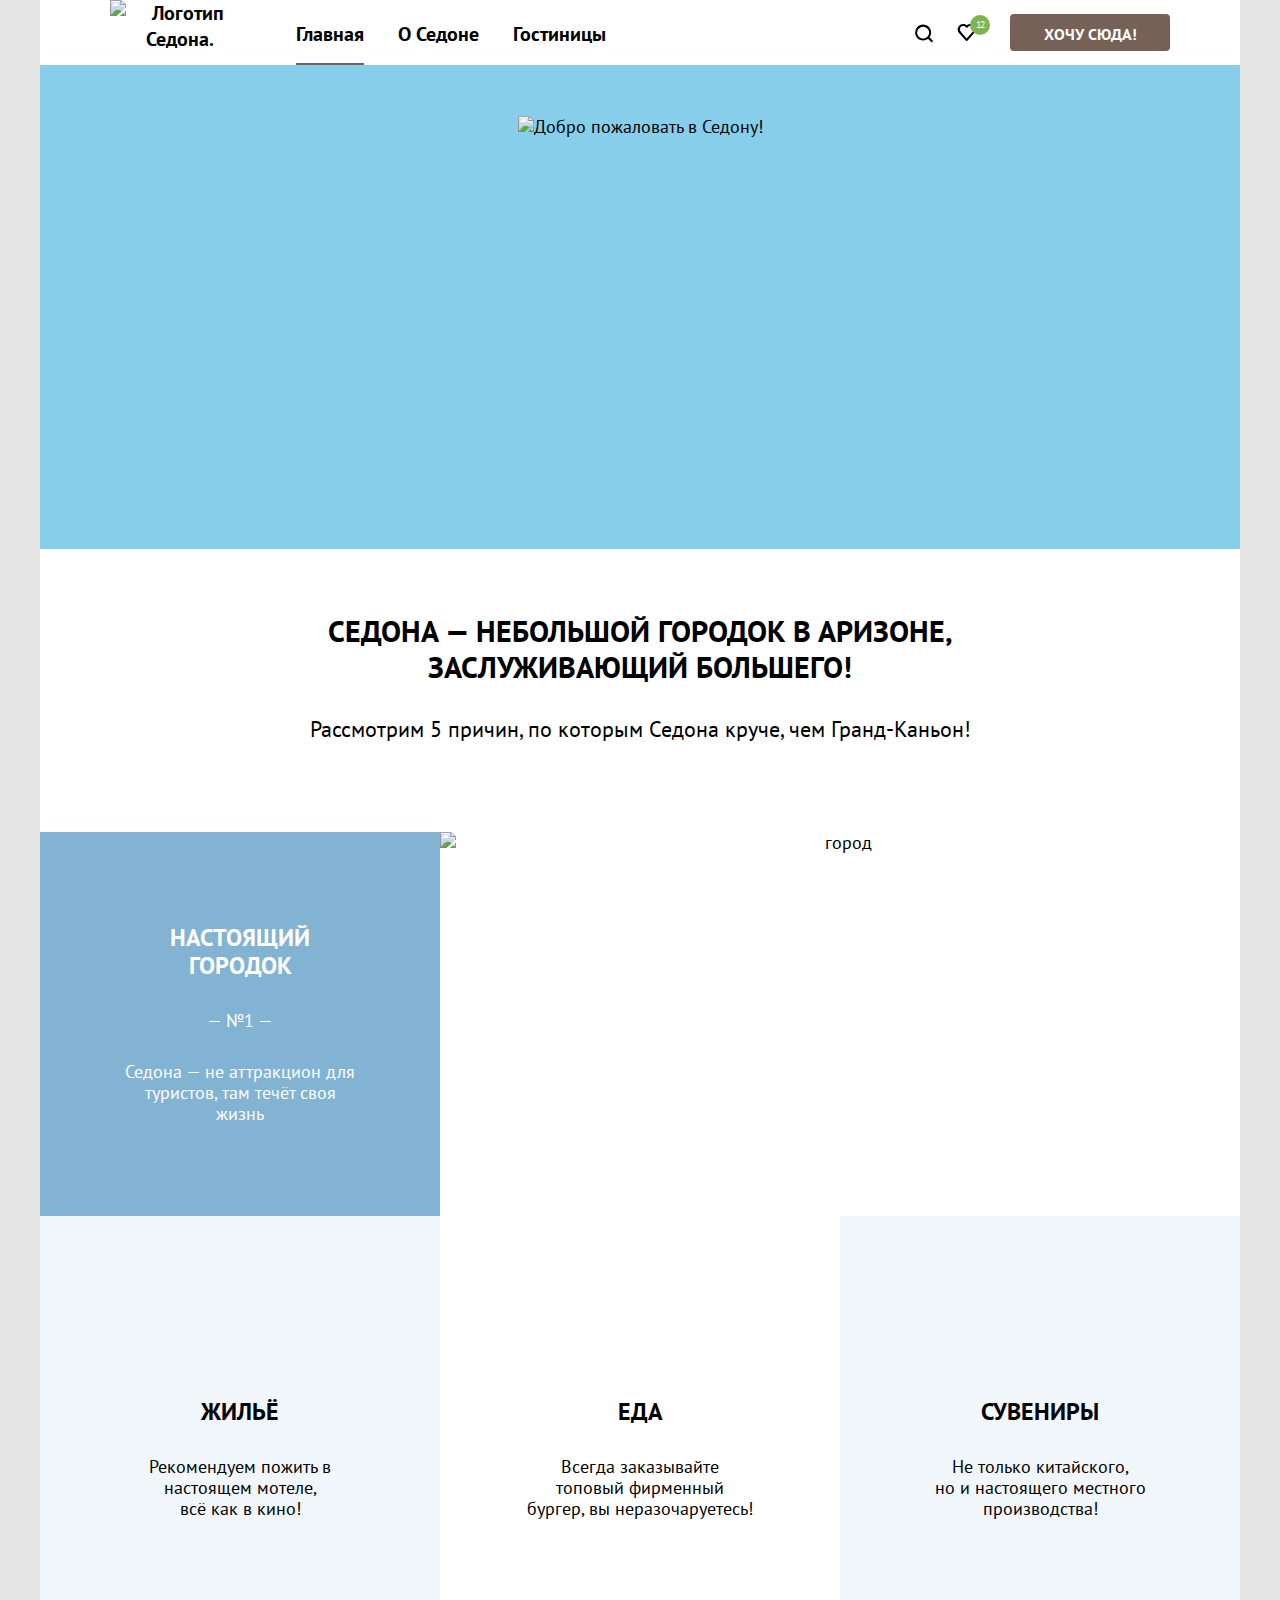
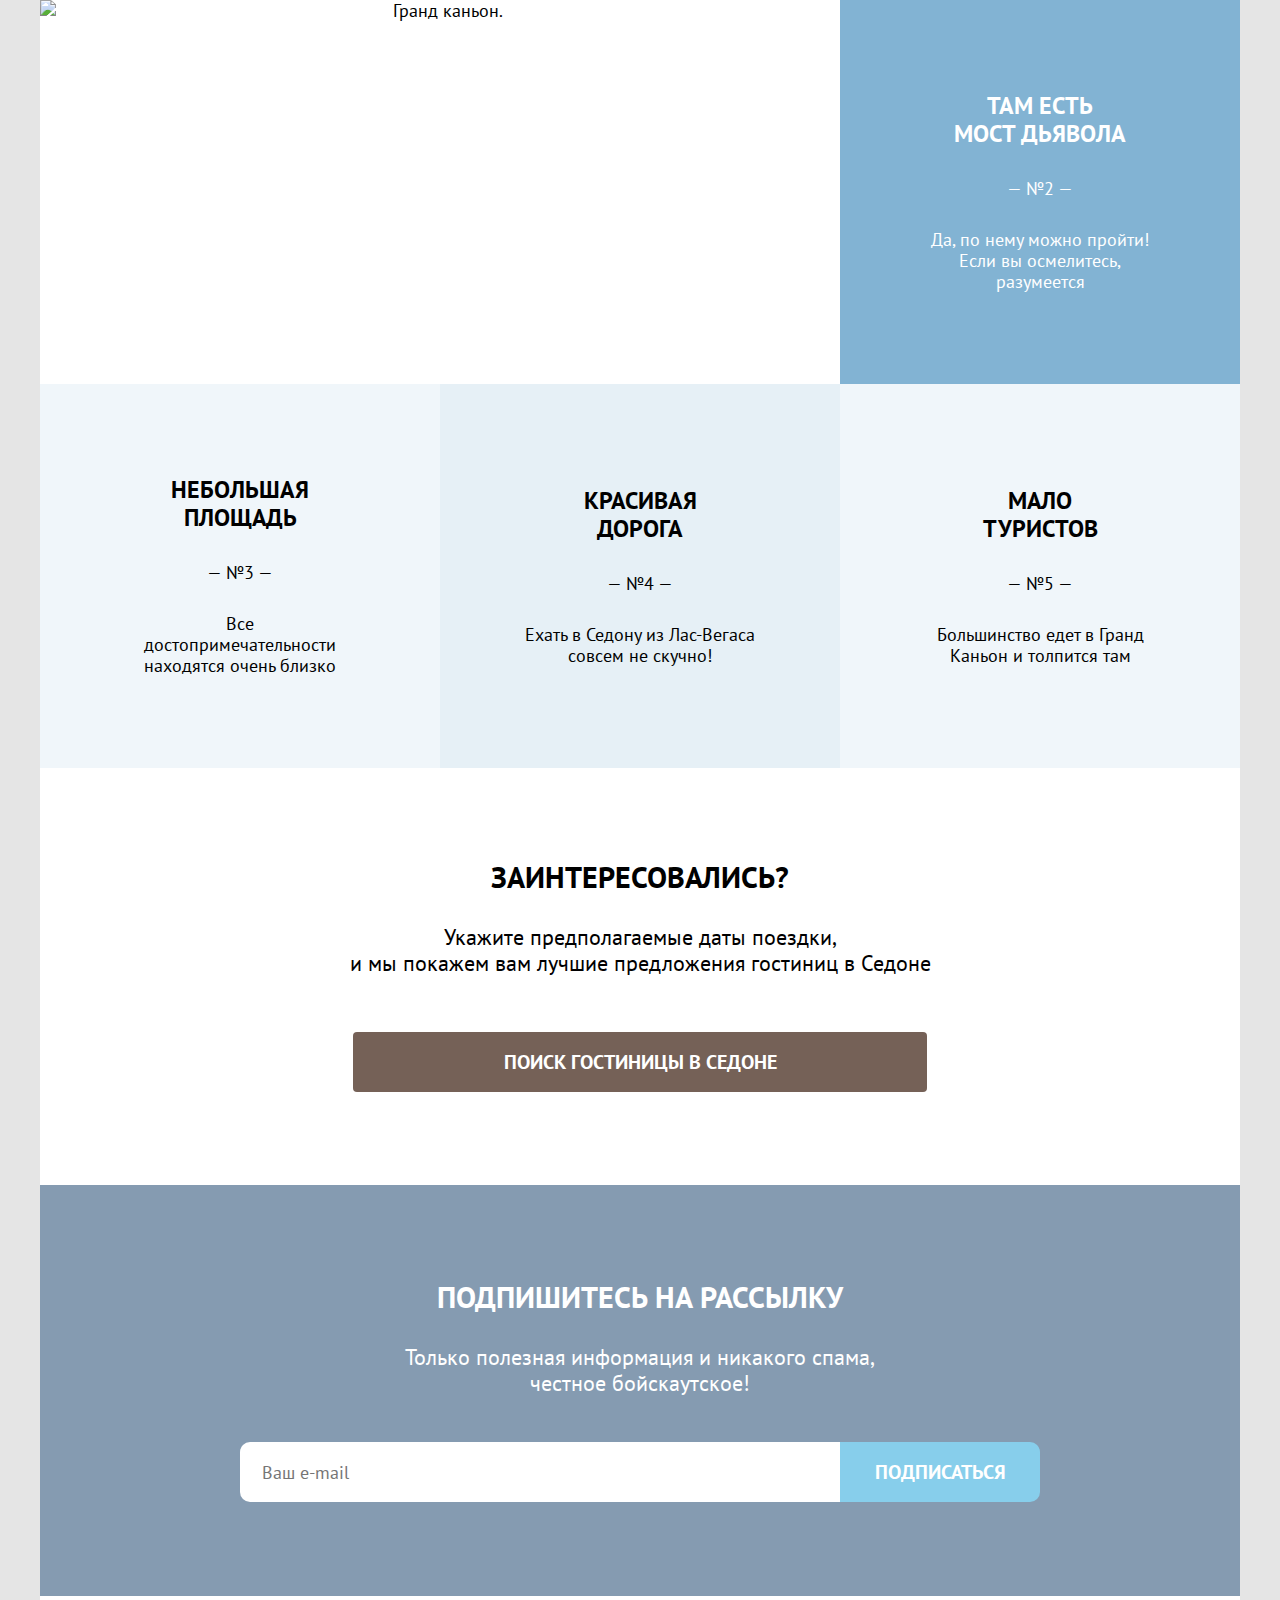
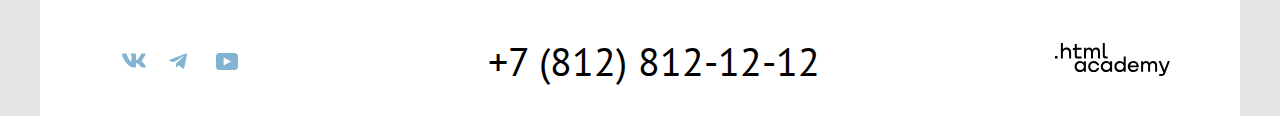
==== commit f123b710: "исправление" ====
--- a/index.html
+++ b/index.html
@@ -5,21 +5,21 @@
   <title>Седона</title>
   <link rel="stylesheet" href="./styles/styles.css">
   <link rel="icon" href="favicon.ico">
-  <link rel="icon" type="image/png" sizes="32x32" href="images-sedona/favicon.png">
+  <link rel="icon" type="image/png" sizes="32x32" href="images/favicon.png">
 </head>
 <body>
   <div class="page-conteiner page-conteiner-flex">
     <header class="page-header">
       <nav class="navigation">
         <a class="navigation-logo">
-          <img class="navigation-logo-page-header" src="images-sedona/header/logo-sedona.svg" width="139" height="70" alt="Логотип Седона.">
+          <img class="navigation-logo-page-header" src="images/header/logo-sedona.svg" width="139" height="70" alt="Логотип Седона.">
         </a>
         <ul class="navigation-list">
           <li class="navigation-list-item underline">
             <a class="navigation-list-link" href="#" title="Переход на главную страницу.">Главная</a>
           </li>
           <li class="navigation-list-item">
-            <a class="navigation-list-link" href="sedona.html" title="Информация о Седоне.">О Седоне</a>
+            <a class="navigation-list-link" href="#" title="Информация о Седоне.">О Седоне</a>
           </li>
           <li class="navigation-list-item">
             <a class="navigation-list-link" href="catalog.html" title="Поиск гостиниц в Седоне.">Гостиницы</a>
@@ -31,7 +31,7 @@
               <svg aria-hidden="true" focusable="false" width="20" height="19" xmlns="http://www.w3.org/2000/svg">
                 <path fill-rule="evenodd" clip-rule="evenodd" d="m18.16 17.05-3.71-3.7c1-1.3 1.7-3 1.7-4.9 0-4.4-3.6-8-8.02-8a8.12 8.12 0 0 0-8.02 8.1c0 4.4 3.6 8 8.02 8 1.8 0 3.51-.6 4.91-1.7l3.71 3.7 1.4-1.5Zm-10.03-2.5c-3.3 0-6.02-2.7-6.02-6a6.03 6.03 0 0 1 12.04 0c0 3.3-2.71 6-6.02 6Z" />
               </svg>
-              <span class="visually-hidden">Поиск</span>
+              <span class="visually-hidden">Поиск.</span>
             </a>
           </li>
           <li class="navigation-use-item">
@@ -39,18 +39,18 @@
               <svg aria-hidden="true" focusable="false" width="20" height="19" xmlns="http://www.w3.org/2000/svg">
                 <path fill-rule="evenodd" clip-rule="evenodd" d="M9.6 17a1 1 0 0 1-.8-.4l-7-7.9A5.4 5.4 0 0 1 6.2 0c1.3 0 2.5.5 3.5 1.3a5.5 5.5 0 0 1 9 4.1c0 1.3-.5 2.5-1.3 3.4l-7 7.9c-.2.2-.4.3-.8.3Zm-6-9.5 6 6.9 6.3-7c.5-.5.7-1.2.7-2 0-1.8-1.5-3.3-3.3-3.3-1 0-2 .5-2.7 1.3-.3.3-.6.4-1 .4L9 3.4a3.7 3.7 0 0 0-2.7-1.3 3.3 3.3 0 0 0-3.3 3.3c-.1.9.3 1.6.7 2.1-.1 0-.1 0 0 0Z" />
               </svg>
-              <span class="visually-hidden">Нравится</span>
+              <span class="visually-hidden">Нравится.</span>
             </a>
           </li>
           <li class="navigation-use-link">
-            <a class="navigation-use-button brown-button" href="catalog.html" title="Поиск гостиниц в Седоне.">Хочу сюда!</a>
+            <a class="navigation-use-button brown-button" href="catalog.html" title="Переход на страницу с выбором гостиницы.">Хочу сюда!</a>
           </li>
         </ul>
       </nav>
     </header>
     <main class="main-conteiner">
       <div class="main-logo">
-        <img class="main-logo-welcome" src="images-sedona/index-images/welcome.svg" width="458" height="352" alt="Добро пожаловать в Седону!">
+        <img class="main-logo-welcome" src="images/index-images/welcome.svg" width="458" height="352" alt="Добро пожаловать в Седону!">
         <div class="conteiner-edge">
         </div>
       </div>
@@ -67,11 +67,11 @@
           <p class="advantages-place-description">Седона — не аттракцион для туристов, там течёт своя <br> жизнь</p>
         </div>
         <div class="advantages-pictures">
-          <img class="advantages-pictures-city" src="images-sedona/index-images/advantages/city.jpg" width="800" height="384" alt="город">
+          <img class="advantages-pictures-city" src="images/index-images/advantages/city.jpg" width="800" height="384" alt="город">
         </div>
         <div class="advantages-comfort comfort-background">
           <span class="advantages-comfort-image home"></span>
-          <h3 class="advantages-comfort-needs">Жилье</h3>
+          <h3 class="advantages-comfort-needs">Жильё</h3>
           <p class="advantages-comfort-neds-description">Рекомендуем пожить в настоящем мотеле, <br> всё как в кино!</p>
         </div>
         <div class="advantages-comfort">
@@ -85,7 +85,7 @@
           <p class="advantages-comfort-neds-description">Не только китайского, <br> но и настоящего местного производства!</p>
         </div>
         <div class="advantages-pictures">
-          <img class="advantages-pictures-canyon" src="images-sedona/index-images/advantages/canyon.jpg" width="800" height="384" alt="Гранд каньон">
+          <img class="advantages-pictures-canyon" src="images/index-images/advantages/canyon.jpg" width="800" height="384" alt="Гранд каньон.">
         </div>
         <div class="advantages-place town-bridge">
           <h3 class="advantages-place-heading">Там есть <br> мост дьявола</h3>
@@ -111,7 +111,7 @@
       <!--Секция Заинтересовались-->
       <section class="interest">
         <h2 class="interest-heading">Заинтересовались?</h2>
-        <p class="interest-text">Укажите предполагаемые даты поездки, <br> и мы покажем вам лучшие предложения гостиниц в Седоне</p>
+        <p class="interest-text">Укажите предполагаемые даты поездки,<br>и мы покажем вам лучшие предложения гостиниц в Седоне</p>
         <a class="interest-button-search-hotei-in-Sedona brown-button" href="catalog.html" id="content" title="Поиск гостиницы в Седоне.">Поиск гостиницы в Седоне</a>
       </section>
       <section class="mailing index">
@@ -133,7 +133,7 @@
               <svg class="footer-social-network-item vkontakte" aria-hidden="true" focusable="false" width="24" height="17" xmlns="http://www.w3.org/2000/svg">
                 <path fill-rule="evenodd" clip-rule="evenodd" d="M23.45 1.45c.17-.55 0-.95-.8-.95h-2.62c-.67 0-.98.35-1.14.73 0 0-1.34 3.2-3.23 5.27-.61.6-.89.8-1.22.8-.17 0-.42-.2-.42-.74V1.45c0-.66-.18-.95-.74-.95H9.15c-.42 0-.67.3-.67.6 0 .61.95.76 1.05 2.5v3.8c0 .84-.16.99-.5.99-.88 0-3.05-3.21-4.33-6.89-.25-.71-.5-1-1.17-1H.9c-.75 0-.9.35-.9.73 0 .68.89 4.07 4.14 8.55 2.18 3.06 5.23 4.72 8.01 4.72 1.67 0 1.88-.37 1.88-1v-2.32c0-.73.16-.88.69-.88.38 0 1.05.2 2.61 1.67 1.78 1.75 2.07 2.53 3.08 2.53h2.62c.75 0 1.13-.37.91-1.1-.24-.72-1.09-1.77-2.21-3.02-.62-.7-1.54-1.47-1.81-1.86-.4-.49-.28-.7 0-1.14 0 0 3.2-4.43 3.53-5.93Z" />
               </svg>
-              <span class="visually-hidden">Вконтакте</span>
+              <span class="visually-hidden">Вконтакте.</span>
             </a>
           </li>
           <li class="footer-social-network-item">
@@ -141,7 +141,7 @@
               <svg class="footer-social-network-item telegram" aria-hidden="true" focusable="false" width="24" height="17" xmlns="http://www.w3.org/2000/svg">
                 <path fill-rule="evenodd" clip-rule="evenodd" d="M16.79.6.84 6.75c-1.09.43-1.08 1.04-.2 1.31l4.1 1.28 9.47-5.98c.44-.27.85-.12.52.18l-7.68 6.92-.28 4.22c.41 0 .6-.19.83-.41l1.99-1.93 4.13 3.05c.77.42 1.31.2 1.5-.7l2.72-12.8C18.22.77 17.5.27 16.79.59Z" />
               </svg>
-              <span class="visually-hidden">Телеграм</span>
+              <span class="visually-hidden">Телеграм.</span>
             </a>
           </li>
           <li class="footer-social-network-item">
@@ -149,7 +149,7 @@
               <svg class="footer-social-network-item youtube" aria-hidden="true" focusable="false" width="24" height="17" xmlns="http://www.w3.org/2000/svg">
                 <path fill-rule="evenodd" clip-rule="evenodd" d="M18.6 0H3.18C1.31 0 0 1.6 0 3.4v10.1C0 15.4 1.31 17 3.17 17h15.66c1.64 0 3.17-1.6 3.17-3.4V3.4C21.78 1.6 20.47 0 18.6 0ZM7.67 12.54V4.46L15 8.5l-7.33 4.04Z" />
               </svg>
-              <span class="visually-hidden">Ютуб</span>
+              <span class="visually-hidden">Ютуб.</span>
             </a>
           </li>
         </ul>
@@ -162,39 +162,31 @@
       </nav>
     </footer>
   </div>
-
-
-
-
   <div class="modal-conteiner">
     <section class="appoinment">
       <form class="appointment-form" action="https://echo.htmlacademy.ru/" method="post">
         <div class="appoinment-title-conteiner">
           <h2 class="appoinment-title">Поиск гостиницы в Седоне</h2>
           <button class="search-button-reset" type="reset">
-            <span class="visually-hidden">Закрыть</span>
+            <span class="visually-hidden">Закрыть.</span>
           </button>
         </div>
-
-        <p class="field-group appointment-form-date">
+        <div class="field-group appointment-form-date">
           <label class="form-label" for="appointment-date">Дата Заезда:</label>
-          <input class="field-date" type="text" id="appointment-date" name="appointment-date"
-            placeholder="27 апреля 2020">
-        </p>
+          <input class="field-date" type="text" id="appointment-date" name="appointment-date" placeholder="27 апреля 2020" required>
+        </div>
         <p class="appoinment-text appoinment-text-error">Мы не можем отправить вас в прошлое</p>
-        <p class="field-group appointment-form-date">
+        <div class="field-group appointment-form-date">
           <label class="form-label" for="appointment-date-exit">Дата Выезда:</label>
-          <input class="field-date" type="text" id="appointment-date-exit" name="appointment-date"
-            placeholder="1 сентября 2021">
-        </p>
+          <input class="field-date" type="text" id="appointment-date-exit" name="appointment-date" placeholder="1 сентября 2021" required>
+        </div>
         <p class="appoinment-text appoinment-text-done">На эти даты есть свободные номера. Пока есть.</p>
         <div class="adults-children-conteiner">
           <div class="field-group-adults appointment-adults-children">
             <label class="form-label" for="appointment-adults">Взрослые:</label>
             <div class="input-buttons">
               <button class="button-adults-children button-minus" type="button"> </button>
-              <input class="field-adults-children" type="number" min="1" id="appointment-adults" name="appointment-date"
-                placeholder="2">
+              <input class="field-adults-children" type="number" min="1" id="appointment-adults" name="appointment-date" placeholder="2" required>
               <button class="button-adults-children button-plus" type="button"></button>
             </div>
           </div>
@@ -208,13 +200,12 @@
             </span> 
             <div class="input-buttons">
               <button class="button-adults-children button-minus" type="button"></button>
-              <input class="field-adults-children" type="number" min="1" id="appointment-children" name="appointment-date"
-                placeholder="1">
+              <input class="field-adults-children" type="number" min="1" id="appointment-children" name="appointment-date" placeholder="1" required>
               <button class="button-adults-children button-plus" type="button"></button>
             </div>
           </div>
         </div>
-        <button class="button-search">Найти</button>
+        <button class="button-search" type="submit">Найти</button>
       </form>
     </section>
   </div>
--- a/styles/styles.css
+++ b/styles/styles.css
@@ -2,7 +2,7 @@
   font-family: "PT Sans";
   font-style: normal;
   font-weight: 400;
-  src: url("fonts/ptsans-400.woff2") format("woff2");
+  src: url("../fonts/ptsans-400.woff2") format("woff2");
   font-display: swap;
 }
 
@@ -10,7 +10,7 @@
   font-family: "PT Sans";
   font-style: normal;
   font-weight: 700;
-  src: url("fonts/ptsans-700.woff2") format("woff2");
+  src: url("../fonts/ptsans-700.woff2") format("woff2");
   font-display: swap;
 }
 
@@ -67,19 +67,18 @@
   display: block;
   width: 139px;
   height: 65px;
-  margin-right: 47px;
-  outline: none;
+  margin: 0 47px 0 0;
 }
 
 .navigation-logo-page-header {
   position: absolute;
+  z-index: 2;
   left: 0;
-  top: 0;
-  z-index: 2;
 }
 
 .navigation-list {
   display: flex;
+  flex-wrap: wrap;
   list-style-type: none;
   margin: 0;
   padding: 0;
@@ -94,12 +93,12 @@
   align-items: center;
 }
 
-.navigation-list-item {
+.navigation-list-item:not(:last-child) {
   margin-right: 34px;
 }
 
 .navigation-list-link {
-  padding: 21px 0 16px 0;
+  padding: 21px 0 18px 0;
   display: block;
   font-weight: 700;
   text-decoration: none;
@@ -127,7 +126,7 @@
   width: 20px;
   height: 19px;
   display: block;
-  padding: 22px 11px;
+  padding: 23px 11px;
   margin: 0;
   outline: none;
   background-repeat: no-repeat;
@@ -146,7 +145,7 @@
   width: 20px;
   height: 20px;
   left: 24px;
-  top: 13px;
+  top: 15px;
   border-radius: 10px;
   position: absolute;
   text-align: center;
@@ -188,13 +187,13 @@
 }
 
 .main-logo {
-  background-image: url("../images-sedona/index-images/index-background.jpg");
-  background-size: 1200px auto;
+  background-image: url("../images/index-images/index-background.jpg");
+  background-size: 1200px;
   height: 485px;
   background-repeat: no-repeat;
   background-color: #87CEEB;
   position: relative;
-  margin-bottom: 62px;
+  margin-bottom: 63px;
   background-size: cover;
 }
 
@@ -202,23 +201,23 @@
   content: "";
   background-color: #ffffff;
   position: absolute;
-  bottom: 0;
+  bottom: -2px;
   width: 1200px;
   height: 3px;
   left: 0;
 }
 
 .main-logo-welcome {
-  padding: 49px 0 83px 0;
+  padding: 51px 0 50px 0;
 }
 
 .conteiner-edge {
-  background-image: url("../images-sedona/index-images/under-edge.svg");
+  background-image: url("../images/index-images/under-edge.svg");
   height: 57px;
   background-repeat: no-repeat;
   position: absolute;
   width: 1200px;
-  bottom: 2px;
+  bottom: 1px;
 }
 
 .main-box {
@@ -324,15 +323,15 @@
 }
 
 .home {
-  background-image: url("../images-sedona/index-images/advantages/home.svg");
+  background-image: url("../images/index-images/advantages/home.svg");
 }
 
 .burger {
-  background-image: url("../images-sedona/index-images/advantages/food.svg");
+  background-image: url("../images/index-images/advantages/food.svg");
 }
 
 .present {
-  background-image: url("../images-sedona/index-images/advantages/present.svg");
+  background-image: url("../images/index-images/advantages/present.svg");
 }
 
 .comfort-background {
@@ -356,7 +355,6 @@
   line-height: 36px;
   width: 400px;
   margin: 0 auto 29px;
-
 }
 
 .interest-text {
@@ -391,10 +389,10 @@
 }
 
 .index {
-  background-image: url("../images-sedona/index-images/background-mailing.jpg");
-  background-size: 100% auto;
+  background-image: url("../images/index-images/background-mailing.jpg");
+  width: 1200px;
   background-repeat: no-repeat;
-  background-color: #87CEEB;
+  background-color:#859bb1;
   color: #ffffff;
   text-align: center;
   background-size: cover;
@@ -464,7 +462,6 @@
 
 .footer-social-network-item {
   list-style-type: none;
-
 }
 
 .footer-social-network-link {
@@ -506,10 +503,10 @@
 
 /*catalog*/
 .filter-content-conteiner {
-  background-image: url("../images-sedona/catalog-images/filter-backround.jpg");
-  background-color: #82B3D3;
+  background-image: url("../images/catalog-images/filter-backround.jpg");
+  background-color:#859bb1;
   background-repeat: no-repeat;
-  padding: 35px 70px 54px;
+  padding: 35px 70px 69px;
   background-size: cover;
 }
 
@@ -546,7 +543,7 @@
 }
 
 .breadcrumbs-item:not(:last-child)::before {
-  background-image: url("../images-sedona/catalog-images/simbol.svg");
+  background-image: url("../images/catalog-images/simbol.svg");
   width: 5px;
   height: 9px;
   position: absolute;
@@ -608,7 +605,7 @@
   text-align: start;
 }
 
-.infrastructure-filter-item {
+.infrastructure-filter-item:not(:last-child) {
   margin-bottom: 15px;
 }
 
@@ -624,7 +621,6 @@
   width: 20px;
   height: 20px;
   left: 0;
-  top: 1px;
   background-color: #FFFFFF;
   border-radius: 4px;
 }
@@ -634,14 +630,14 @@
 }
 
 .control-input[type="checkbox"]:checked+.control-mark::before {
-  background-image: url(../images-sedona/catalog-images/filter.svg);
+  background-image: url(../images/catalog-images/filter.svg);
   background-repeat: no-repeat;
   width: 10px;
   height: 12px;
   background-position: center;
   position: absolute;
   content: "";
-  padding: 5px;
+  padding: 4px 3px 2px 7px;
 }
 
 .control-input[type="radio"]:checked+.control-mark::before {
@@ -672,6 +668,11 @@
 .control-input[type="radio"]:checked:focus+.control-mark {
   box-shadow: 0 0 0 3px #81b3d2;
 }
+.control-input[type="checkbox"]:disabled+.control-mark,
+.control-input[type="radio"]:disabled+.control-mark {
+  box-shadow: 0 0 0 3px #000000;
+  background-color: #F2F2F2;
+}
 
 .prise-filter {
   margin: 0 70px 0 0;
@@ -691,7 +692,7 @@
 
 .range-window {
   display: flex;
-  margin-bottom: 31px;
+  margin-bottom: 30px;
 }
 
 .range-window-left {
@@ -815,9 +816,9 @@
   padding: 14px 15px;
   border-radius: 4px;
   border: none;
-  margin-bottom: 7px;
   min-width: 160px;
   outline: none;
+  margin-bottom: 13px;
 }
 
 .button-filters-reset {
@@ -826,10 +827,10 @@
   line-height: 20px;
   color: #ffffff;
   background-color: inherit;
-  border: 0;
   margin: 0;
-  padding: 15px;
-  outline: none;
+  padding: 5px 14px;
+  outline: none;
+  border: none;
 }
 
 .hotels-found {
@@ -847,7 +848,7 @@
 }
 
 .select-control-hotels {
-  margin: 0 78px 0 0;
+  margin: 0 75px 0 0;
   min-width: 290px;
 }
 
@@ -858,9 +859,10 @@
   border-radius: 4px;
   appearance: none;
   padding: 0 18px;
+  outline: none;
   background-position: right 17px center;
   background-repeat: no-repeat;
-  background-image: url("../images-sedona/catalog-images/select.svg");
+  background-image: url("../images/catalog-images/select.svg");
 }
 
 .button-icon {
@@ -877,21 +879,21 @@
 }
 
 .card {
-  background-image: url("../images-sedona/catalog-images/icon-table.svg");
+  background-image: url("../images/catalog-images/icon-table.svg");
   width: 16px;
   height: 14px;
   background-repeat: no-repeat;
 }
 
 .sly {
-  background-image: url("../images-sedona/catalog-images/icon-slideshow.svg");
+  background-image: url("../images/catalog-images/icon-slideshow.svg");
   width: 16px;
   height: 14px;
   background-repeat: no-repeat;
 }
 
 .list {
-  background-image: url("../images-sedona/catalog-images/icon-list.svg");
+  background-image: url("../images/catalog-images/icon-list.svg");
   width: 16px;
   height: 14px;
   background-repeat: no-repeat;
@@ -912,7 +914,7 @@
   height: 1px;
   content: "";
   bottom: -68px;
-  width: 1126px;
+  width: 1055px;
   position: absolute;
   display: block;
 }
@@ -981,6 +983,7 @@
   border: 0;
   border-radius: 4px;
   outline: none;
+  min-width: 110px;
 }
 
 .hotel-button-in-like {
@@ -1006,7 +1009,7 @@
 }
 
 .hotel-star {
-  background-image: url("../images-sedona/catalog-images/star.svg");
+  background-image: url("../images/catalog-images/star.svg");
   width: 18px;
   height: 17px;
   background-repeat: no-repeat;
@@ -1040,7 +1043,11 @@
   padding: 0;
   margin: 0 250px 0 0;
 }
-
+.pagination-item {
+  min-width: 60px;
+  height: 60px;
+  box-sizing: border-box;
+}
 .pagination-item:not(:last-child) {
   margin-right: 8px;
 }
@@ -1051,10 +1058,7 @@
   line-height: 36px;
   text-decoration: none;
   color: #ffffff;
-  width: 60px;
-  height: 60px;
   background-color: #82B3D3;
-  box-sizing: border-box;
   display: block;
   border-radius: 4px;
   padding: 12px 20px;
@@ -1064,7 +1068,6 @@
 .grey-button {
   background-color: #F2F2F2;
   color: #000000;
-  border-radius: 4px;
 }
 
 .hotel-in-page {
@@ -1222,6 +1225,7 @@
 
 .footer-logo-academy:focus {
   fill: #756157;
+  outline: none;
 }
 
 .footer-logo-academy:active {
@@ -1235,6 +1239,7 @@
 
 .footer-social-network-item:focus {
   fill: #68A2CA;
+  outline: none;
 }
 
 .footer-social-network-item:active {
@@ -1263,23 +1268,24 @@
 }
 
 /*селекты*/
-select:hover {
+.select:hover {
   border-color: #83B3D3;
 }
 
-select:focus {
+.select:focus {
   border-color: #83B3D3;
 }
 
-select:active {
+.select:active {
   border-color: #3F5E72;
-}
-
-select:disabled {
+  outline: none;
+}
+
+.select:disabled {
   border-color: rgba(0, 0, 0, 0.3);
   color: rgba(0, 0, 0, 0.3);
   color: rgba(0, 0, 0, 0.3);
-  background-image: url("../images-sedona/catalog-images/select-grey.svg");
+  background-image: url("../images/catalog-images/select-grey.svg");
 }
 
 /*ссылка на отель*/
@@ -1325,7 +1331,7 @@
 }
 
 .button-filters-reset:focus {
-  box-shadow: 0 0 0 3px #83B3D3;
+  box-shadow: inset 0 0 0 3px #83B3D3;
   border-radius: 4px;
 }
 
@@ -1343,6 +1349,7 @@
   height: 100%;
   z-index: 2;
   background-color: rgba(242, 242, 242, 0.8);
+  display: none;
 }
 
 .appoinment {
@@ -1475,7 +1482,7 @@
 }
 
 .field-date {
-  background-image: url("../images-sedona/calendar.svg");
+  background-image: url("../images/calendar.svg");
   width: 420px;
   height: 50px;
   border-radius: 4px;
@@ -1560,6 +1567,7 @@
   opacity: 0.3;
   content: "";
   right: 6px;
+  top: 12px;
 }
 
 .button-adults-children:focus {
@@ -1628,7 +1636,7 @@
 }
 .tooltip-toggle:hover,
 .tooltip-toggle:focus {
-background-color: #68A2CA;
+  background-color: #68A2CA;
 }
 .tooltip-text {
   box-sizing: border-box;
@@ -1648,6 +1656,7 @@
   display: none;
   z-index: 1;
   left: 50%;
+  box-shadow: 0px 15px 30px rgba(0, 0, 0, 0.3);;
 }
 
 .tooltip-toggle:hover+.tooltip-text,
@@ -1692,5 +1701,4 @@
   position: absolute;
   bottom: 142px;
   right: 119px;
-
 }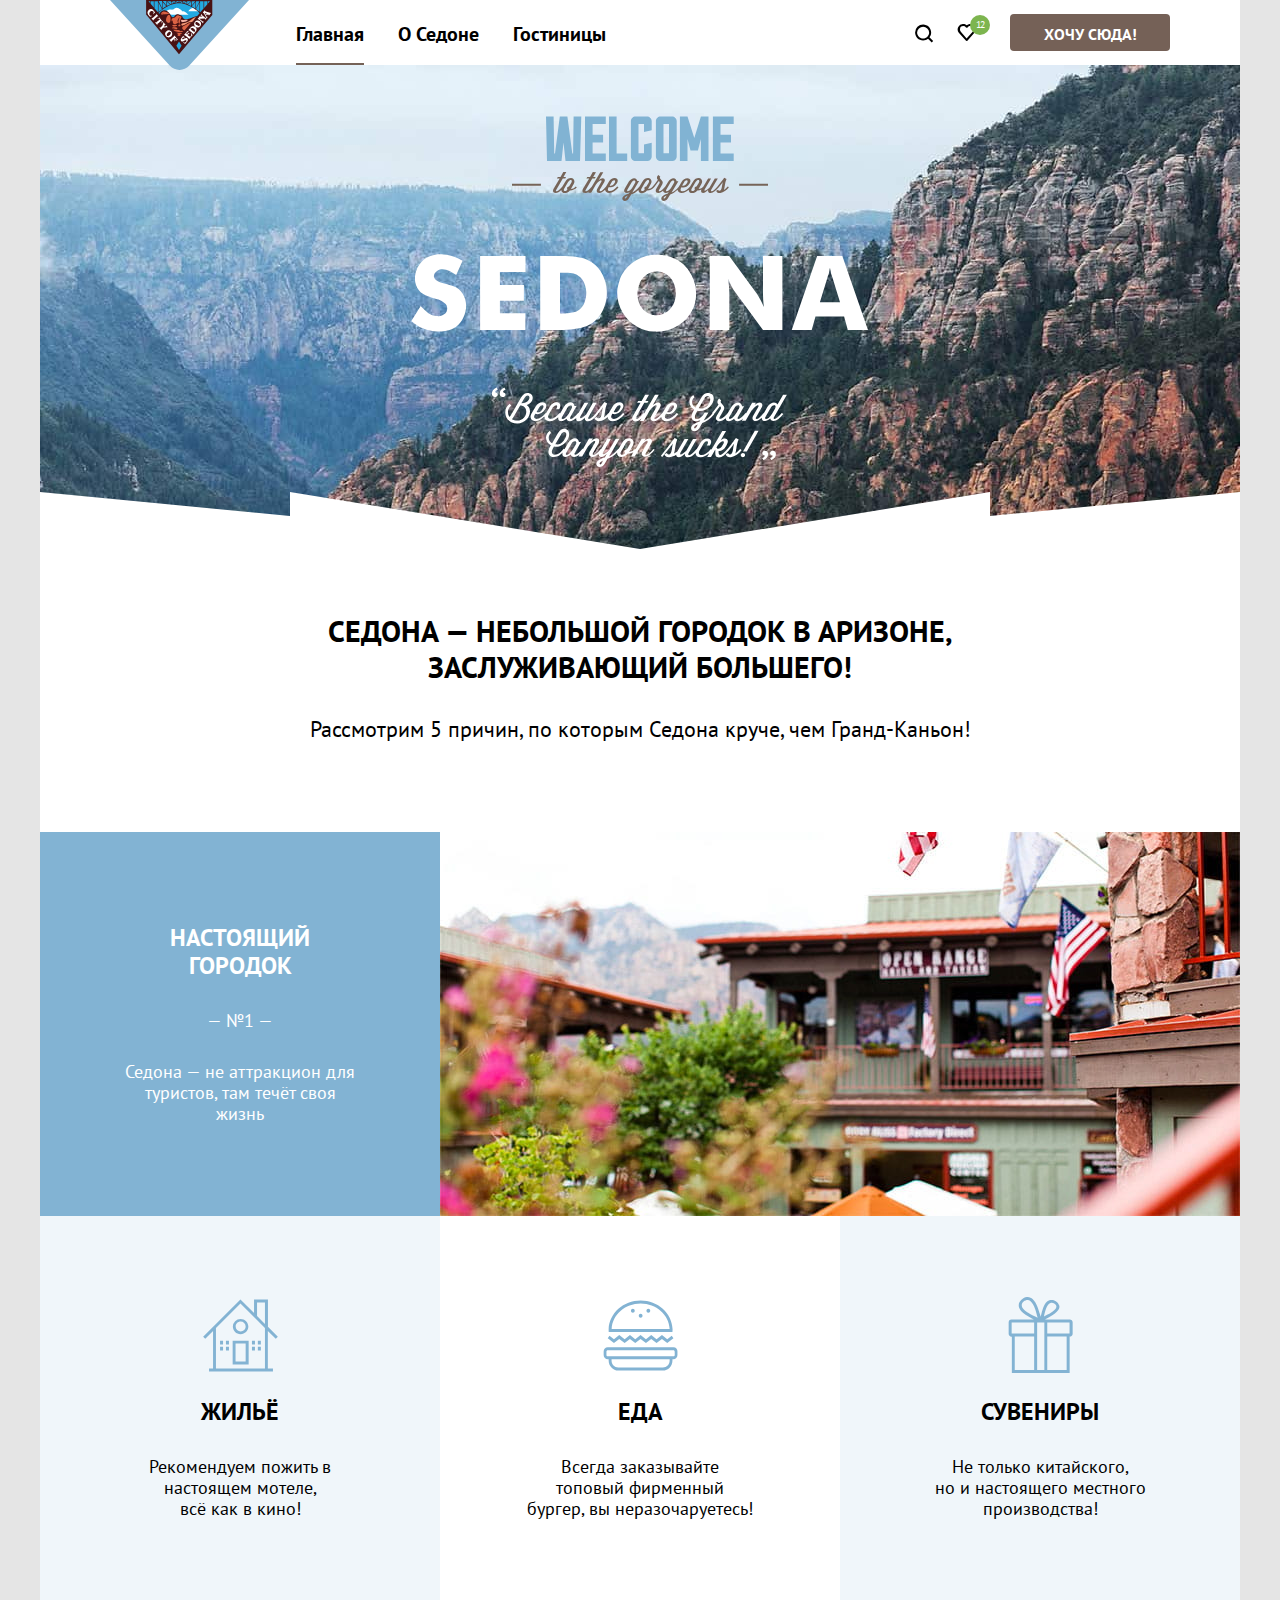
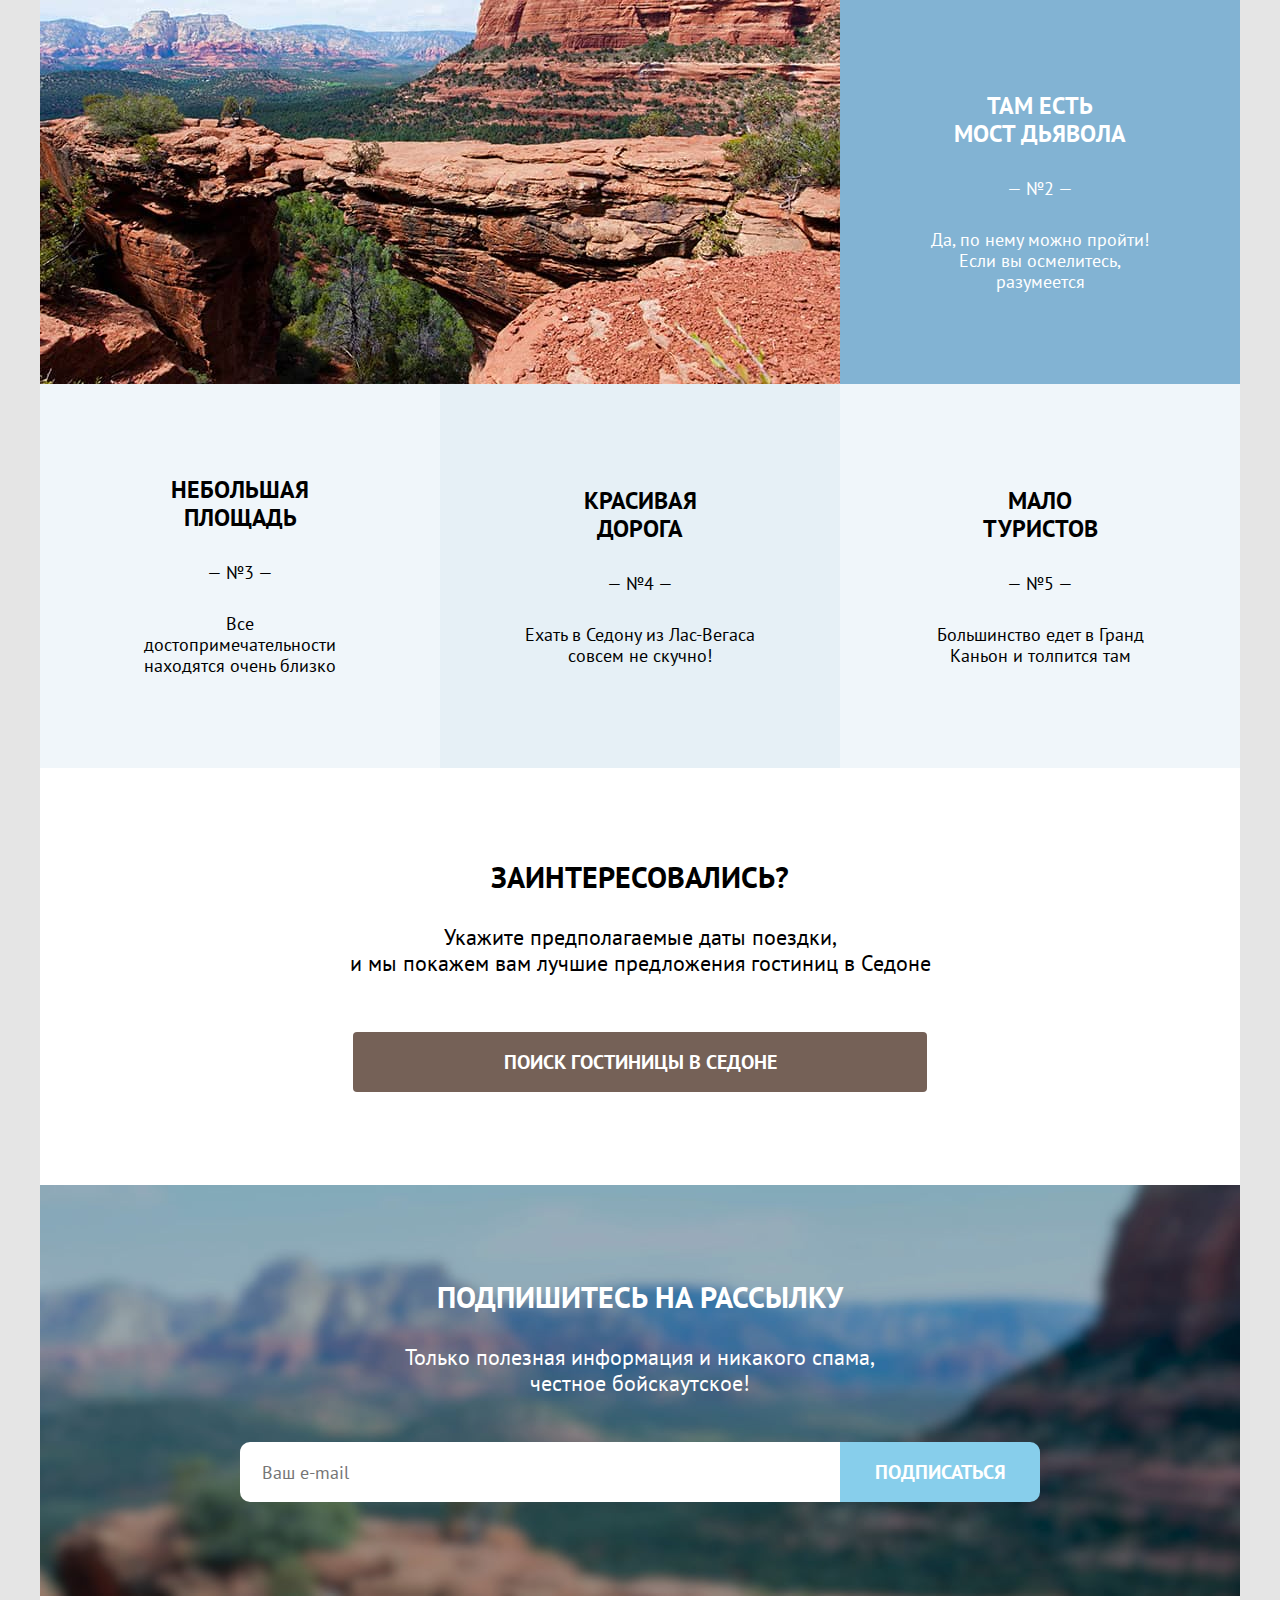
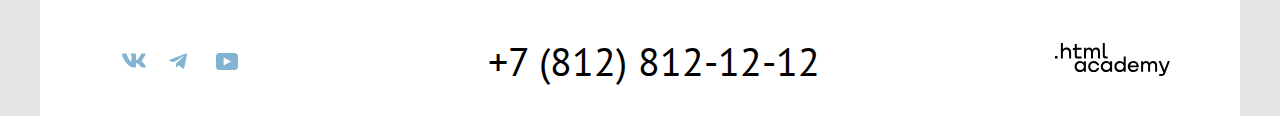
==== commit 03958993: "последняя правка" ====
--- a/index.html
+++ b/index.html
@@ -67,7 +67,7 @@
           <p class="advantages-place-description">Седона — не аттракцион для туристов, там течёт своя <br> жизнь</p>
         </div>
         <div class="advantages-pictures">
-          <img class="advantages-pictures-city" src="images/index-images/advantages/city.jpg" width="800" height="384" alt="город">
+          <img class="advantages-pictures-city" src="images/index-images/advantages/city.jpg" width="800" height="384" alt="город.">
         </div>
         <div class="advantages-comfort comfort-background">
           <span class="advantages-comfort-image home"></span>
@@ -174,13 +174,13 @@
         <div class="field-group appointment-form-date">
           <label class="form-label" for="appointment-date">Дата Заезда:</label>
           <input class="field-date" type="text" id="appointment-date" name="appointment-date" placeholder="27 апреля 2020" required>
-        </div>
         <p class="appoinment-text appoinment-text-error">Мы не можем отправить вас в прошлое</p>
+      </div>
         <div class="field-group appointment-form-date">
           <label class="form-label" for="appointment-date-exit">Дата Выезда:</label>
           <input class="field-date" type="text" id="appointment-date-exit" name="appointment-date" placeholder="1 сентября 2021" required>
-        </div>
         <p class="appoinment-text appoinment-text-done">На эти даты есть свободные номера. Пока есть.</p>
+      </div>
         <div class="adults-children-conteiner">
           <div class="field-group-adults appointment-adults-children">
             <label class="form-label" for="appointment-adults">Взрослые:</label>
--- a/styles/styles.css
+++ b/styles/styles.css
@@ -457,7 +457,7 @@
   align-items: center;
   padding: 0;
   margin: 0;
-  width: 142px;
+  min-width: 142px;
 }
 
 .footer-social-network-item {
@@ -522,7 +522,6 @@
 
 .breadcrumbs {
   display: flex;
-  margin-right: auto;
   list-style-type: none;
   padding: 0;
   margin: 0 0 40px 0;
@@ -848,7 +847,7 @@
 }
 
 .select-control-hotels {
-  margin: 0 75px 0 0;
+  margin: 0 78px 0 0;
   min-width: 290px;
 }
 
@@ -1427,9 +1426,10 @@
 
 .field-group {
   display: flex;
+  flex-wrap: wrap;
   justify-content: space-between;
   align-items: center;
-  margin: 0 0 7px 0;
+  margin: 0 0 11px 0;
 }
 
 .form-label {
@@ -1464,8 +1464,8 @@
 }
 
 .appoinment-text {
-  margin: 0 0 11px 0;
-  padding: 0;
+  margin: 0 0 0 155px;
+  padding: 7px 0 0 0;
   font-weight: 400;
   font-size: 16px;
   line-height: 21px;
@@ -1473,12 +1473,10 @@
 
 .appoinment-text-error {
   color: #FF5757;
-  margin-left: 13px;
 }
 
 .appoinment-text-done {
   color: #333333;
-  margin-left: 64px;
 }
 
 .field-date {
@@ -1701,4 +1699,14 @@
   position: absolute;
   bottom: 142px;
   right: 119px;
+}
+.range-input::-webkit-outer-spin-button,
+.range-input::-webkit-inner-spin-button,
+.field-adults-children::-webkit-outer-spin-button,
+.field-adults-children::-webkit-inner-spin-button {
+appearance: none;
+margin: 0;
+}
+.select {
+  -moz-appearance: none;
 }